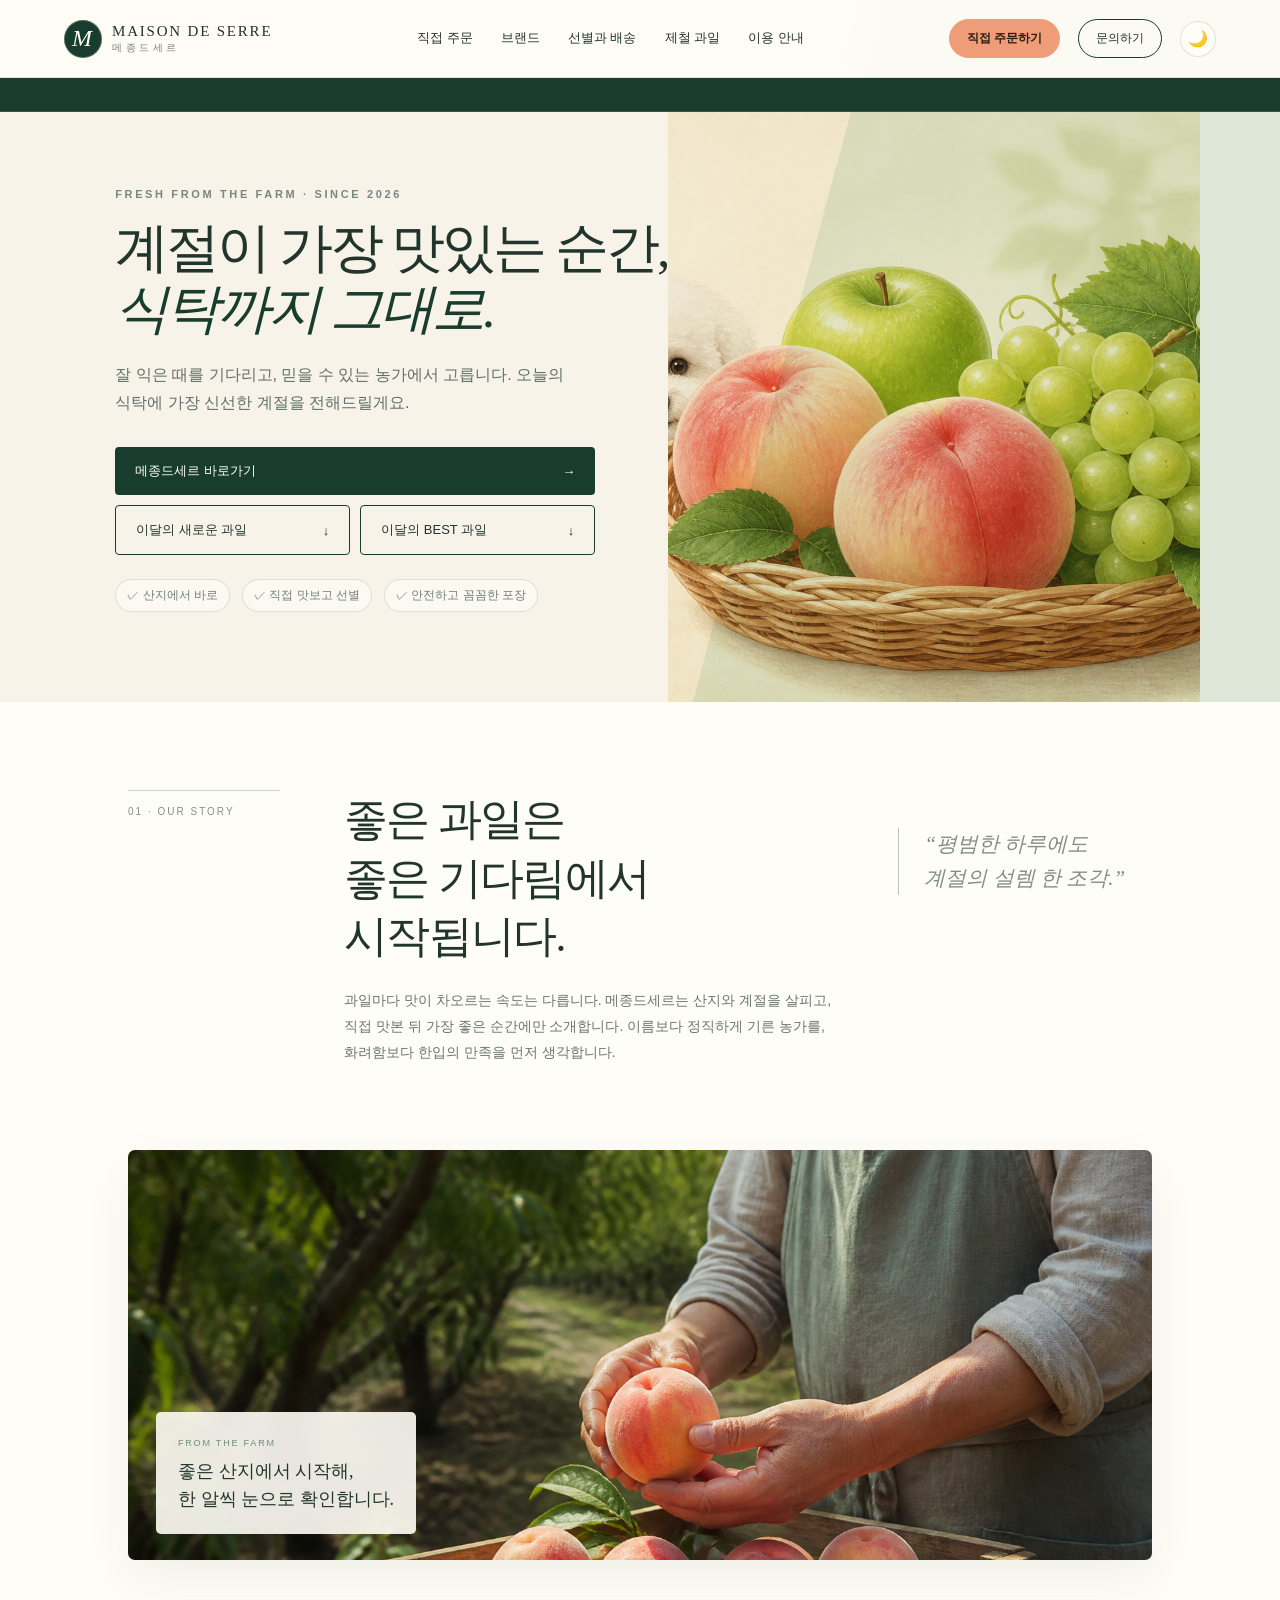
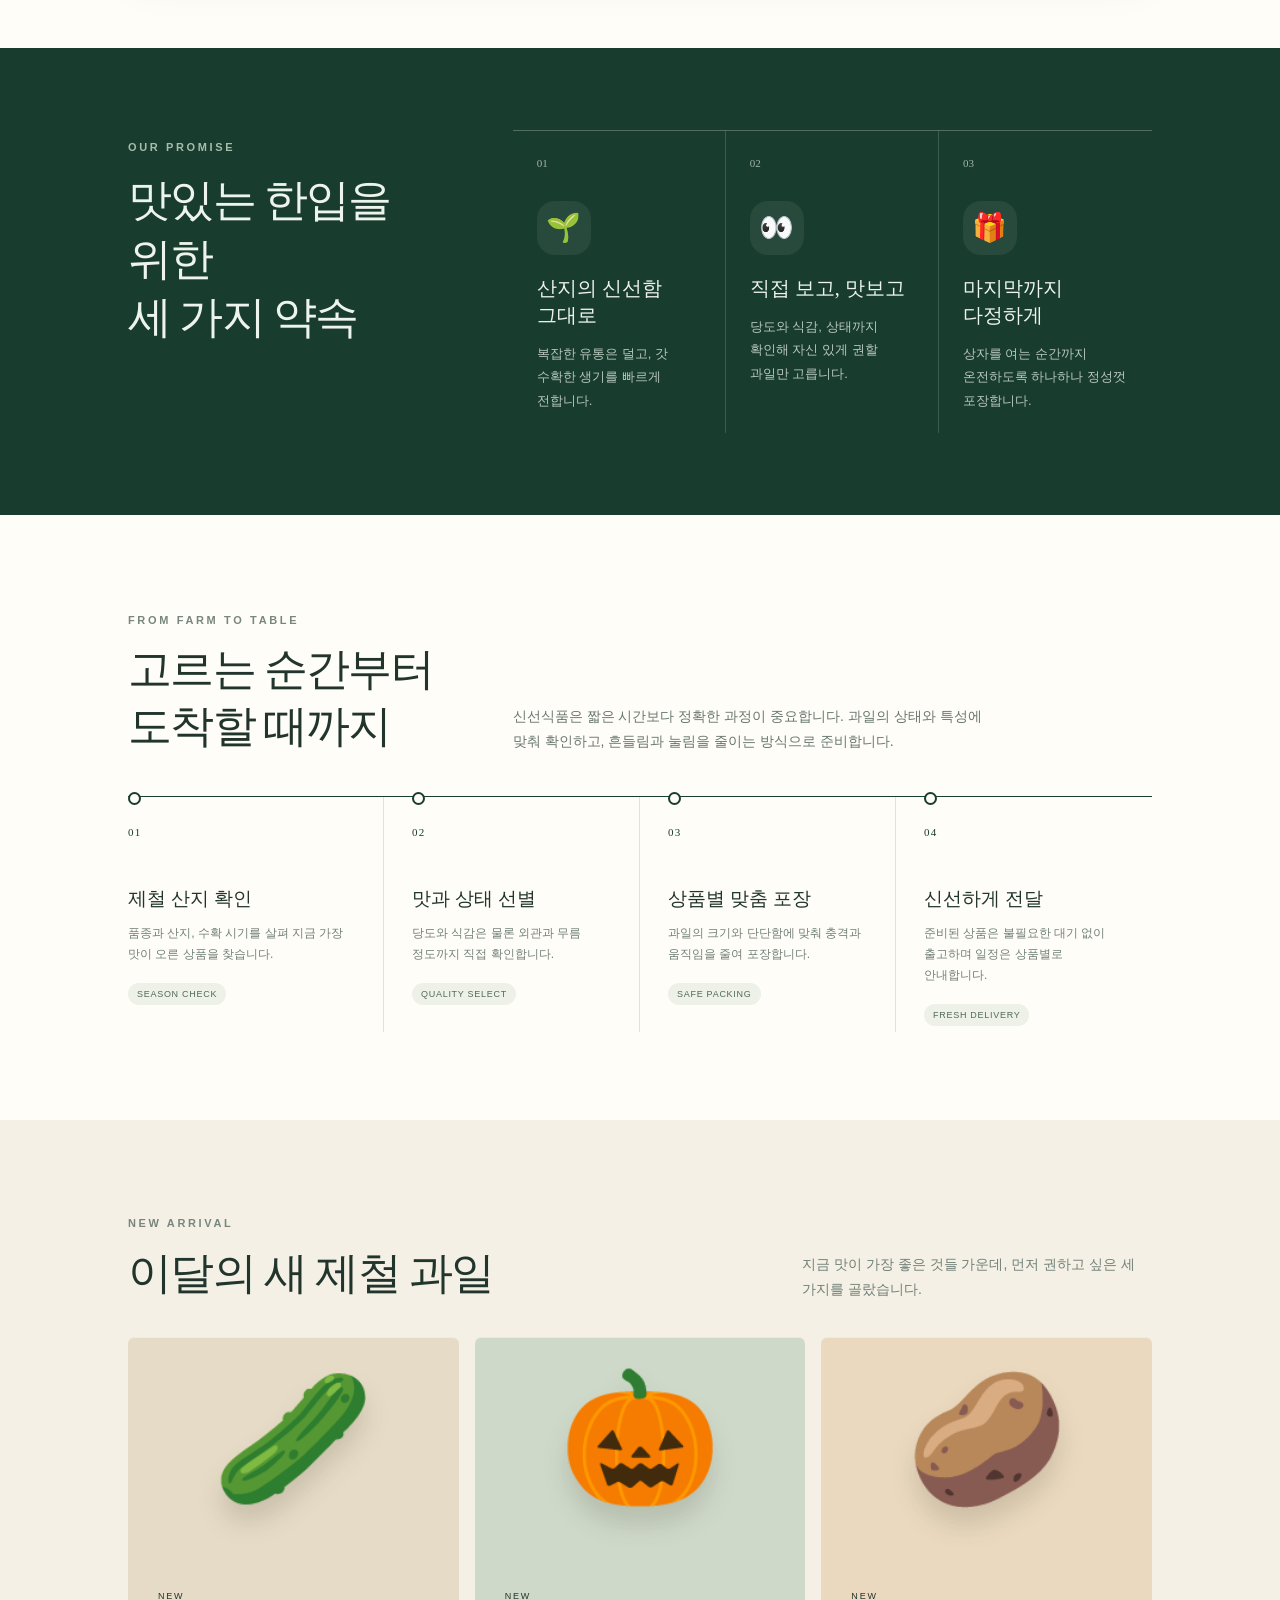
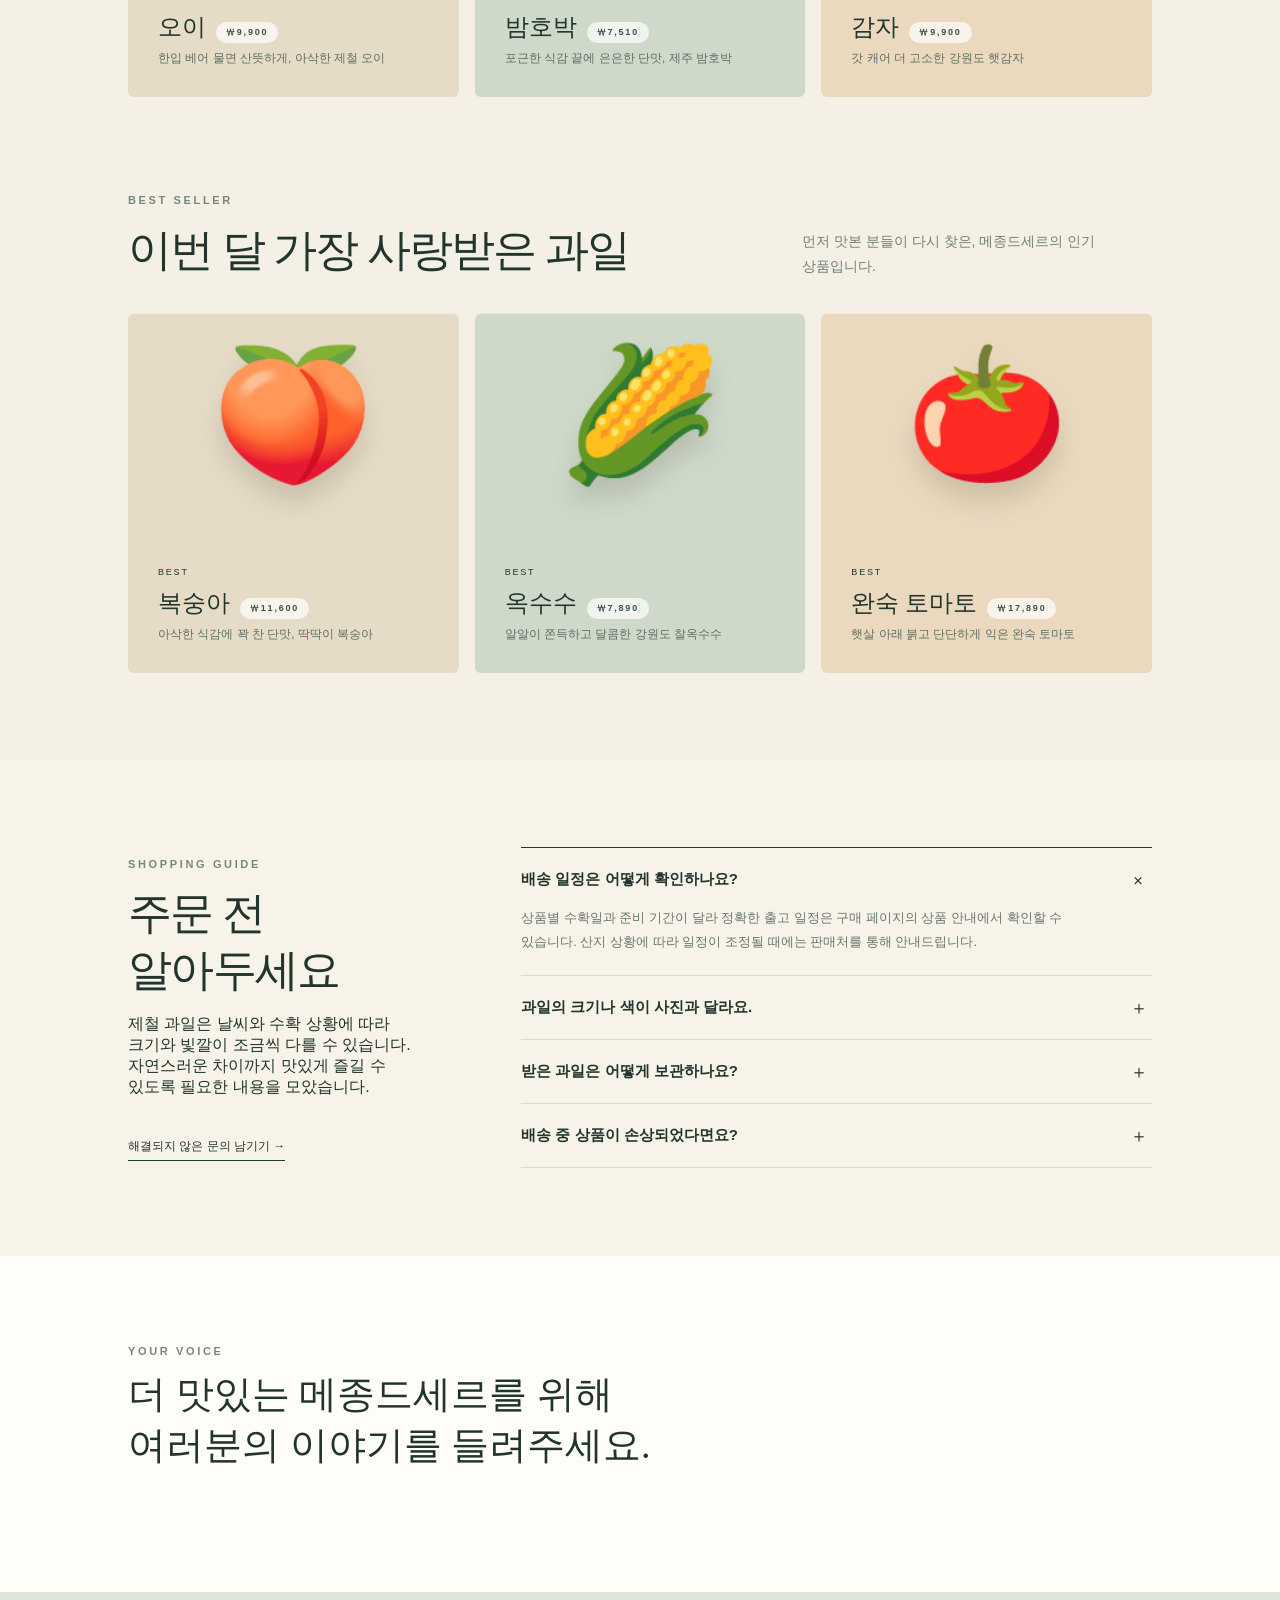
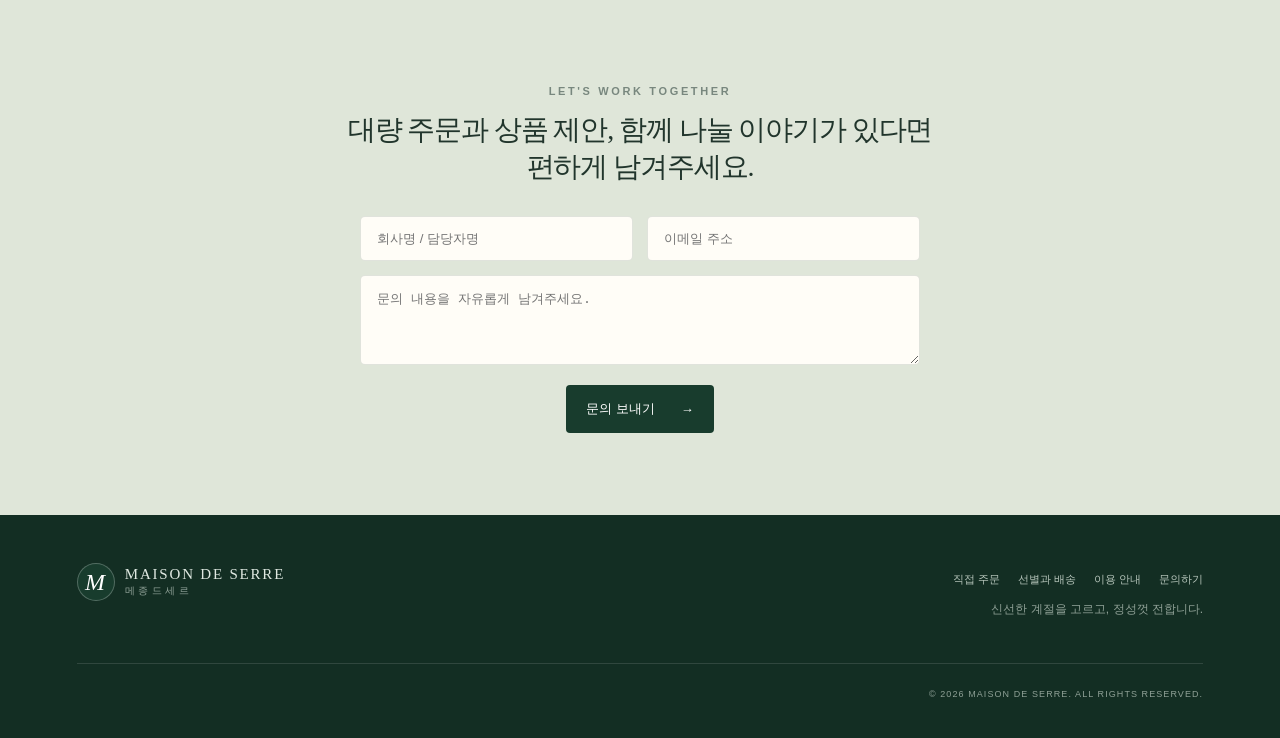
==== index.html @ 87f58e67 "feat: add direct order page with no-payment order form Adds order.html (name/phone/address/product/q" ====
<!DOCTYPE html>
<html lang="ko">
<head>
  <meta charset="UTF-8">
  <meta name="viewport" content="width=device-width, initial-scale=1.0">
  <title>메종드세르 | 신선한 계절을 식탁으로</title>
  <meta name="description" content="제철의 맛과 농가의 정성을 전하는 프리미엄 농산물 셀렉트숍, 메종드세르입니다.">
  <link rel="icon" href="data:image/svg+xml,%3Csvg xmlns='http://www.w3.org/2000/svg' viewBox='0 0 100 100'%3E%3Ctext y='.9em' font-size='90'%3E%F0%9F%8D%91%3C/text%3E%3C/svg%3E">
  <link rel="preconnect" href="https://fonts.googleapis.com">
  <link rel="preconnect" href="https://fonts.gstatic.com" crossorigin>
  <link href="https://fonts.googleapis.com/css2?family=Gaegu:wght@700&display=swap" rel="stylesheet">
  <script>
    (function(){
      if(!window.matchMedia('(max-width: 900px)').matches)return;
      if('scrollRestoration' in history)history.scrollRestoration='manual';
      document.documentElement.style.scrollBehavior='auto';
      function startAtTop(){window.scrollTo(0,0);}
      startAtTop();
      window.addEventListener('pageshow',function(){
        startAtTop();
        requestAnimationFrame(function(){requestAnimationFrame(startAtTop);});
        setTimeout(function(){
          startAtTop();
          document.documentElement.style.removeProperty('scroll-behavior');
        },120);
      },{once:true});
    })();
  </script>
  <link rel="stylesheet" href="./assets/site.css">
</head>
<body>
  <header class="header"><a class="brand" href="#top"><span class="brand-mark">M</span><span>MAISON DE SERRE<small>메종드세르</small></span></a><nav><a href="order.html">직접 주문</a><a href="#story">브랜드</a><a href="#process">선별과 배송</a><a href="#season-new">제철 과일</a><a href="#faq">이용 안내</a></nav><div class="header-actions"><a class="order-cta" href="order.html">직접 주문하기</a><a class="nav-cta" href="#contact">문의하기</a><button class="theme-toggle" id="themeToggle" type="button" aria-label="다크 모드로 전환">🌙</button></div></header>
  <div class="ticker" id="priceTicker" aria-label="실시간 상품 가격"><div class="ticker-track" id="tickerTrack"><span class="ticker-loading">가격 정보를 불러오는 중…</span></div></div>
  <main>
    <section class="hero" id="top"><div class="hero-copy"><p class="eyebrow">FRESH FROM THE FARM · SINCE 2026</p><h1>계절이 가장 맛있는 순간,<br><em>식탁까지 그대로.</em></h1><p class="hero-desc">잘 익은 때를 기다리고, 믿을 수 있는 농가에서 고릅니다. 오늘의 식탁에 가장 신선한 계절을 전해드릴게요.</p><div class="hero-actions"><a class="button primary shop-primary" href="https://shop.coupang.com/A01623310?source=brandstore_sdp_atf&pid=9683948520&viid=95889375997&platform=p&brandId=0&btcEnableForce=false" target="_blank" rel="noopener noreferrer">메종드세르 바로가기 <span>→</span></a><a class="button secondary" href="#season-new">이달의 새로운 과일 <span>↓</span></a><a class="button secondary" href="#season-best">이달의 BEST 과일 <span>↓</span></a></div><div class="trust-row"><span>✓ 산지에서 바로</span><span>✓ 직접 맛보고 선별</span><span>✓ 안전하고 꼼꼼한 포장</span></div></div><div class="hero-visual"><img class="hero-art" src="./assets/bichon-fruit-hero-v2.png" width="1537" height="1023" alt="복숭아와 샤인머스캣 바구니 뒤로 살짝 고개를 내민 하얀 비숑 일러스트" fetchpriority="high"></div></section>
    <section class="story" id="story"><div class="section-label">01 · OUR STORY</div><div class="story-copy"><h2>좋은 과일은<br>좋은 기다림에서 시작됩니다.</h2><p>과일마다 맛이 차오르는 속도는 다릅니다. 메종드세르는 산지와 계절을 살피고, 직접 맛본 뒤 가장 좋은 순간에만 소개합니다. 이름보다 정직하게 기른 농가를, 화려함보다 한입의 만족을 먼저 생각합니다.</p></div><blockquote>“평범한 하루에도<br>계절의 설렘 한 조각.”</blockquote></section>
    <section class="farm-feature" aria-label="산지에서 과일을 선별하는 모습"><div class="farm-frame"><img src="./assets/farm-peach-story.png" width="1536" height="1024" alt="복숭아 농장에서 갓 수확한 복숭아를 살피는 농부의 손" loading="lazy"><div class="farm-caption"><span>FROM THE FARM</span><p>좋은 산지에서 시작해,<br>한 알씩 눈으로 확인합니다.</p></div></div></section>
    <section class="promise" id="promise"><div class="promise-intro"><p class="eyebrow">OUR PROMISE</p><h2>맛있는 한입을 위한<br>세 가지 약속</h2></div><div class="promise-grid"><article><span>01</span><div class="promise-icon">🌱</div><h3>산지의 신선함 그대로</h3><p>복잡한 유통은 덜고, 갓 수확한 생기를 빠르게 전합니다.</p></article><article><span>02</span><div class="promise-icon">👀</div><h3>직접 보고, 맛보고</h3><p>당도와 식감, 상태까지 확인해 자신 있게 권할 과일만 고릅니다.</p></article><article><span>03</span><div class="promise-icon">🎁</div><h3>마지막까지 다정하게</h3><p>상자를 여는 순간까지 온전하도록 하나하나 정성껏 포장합니다.</p></article></div></section>
    <section class="process" id="process"><div class="process-head"><div><p class="eyebrow">FROM FARM TO TABLE</p><h2>고르는 순간부터<br>도착할 때까지</h2></div><p>신선식품은 짧은 시간보다 정확한 과정이 중요합니다. 과일의 상태와 특성에 맞춰 확인하고, 흔들림과 눌림을 줄이는 방식으로 준비합니다.</p></div><div class="process-track"><article class="process-step"><h3>제철 산지 확인</h3><p>품종과 산지, 수확 시기를 살펴 지금 가장 맛이 오른 상품을 찾습니다.</p><span class="process-meta">SEASON CHECK</span></article><article class="process-step"><h3>맛과 상태 선별</h3><p>당도와 식감은 물론 외관과 무름 정도까지 직접 확인합니다.</p><span class="process-meta">QUALITY SELECT</span></article><article class="process-step"><h3>상품별 맞춤 포장</h3><p>과일의 크기와 단단함에 맞춰 충격과 움직임을 줄여 포장합니다.</p><span class="process-meta">SAFE PACKING</span></article><article class="process-step"><h3>신선하게 전달</h3><p>준비된 상품은 불필요한 대기 없이 출고하며 일정은 상품별로 안내합니다.</p><span class="process-meta">FRESH DELIVERY</span></article></div></section>
    <section class="season" id="season-new"><div class="season-head"><div><p class="eyebrow">NEW ARRIVAL</p><h2>이달의 새 제철 과일</h2></div><p>지금 맛이 가장 좋은 것들 가운데, 먼저 권하고 싶은 세 가지를 골랐습니다.</p></div><div class="product-grid"><a class="product" data-category="오이" href="https://shop.coupang.com/A01623310" target="_blank" rel="noopener noreferrer"><img class="product-photo" alt="오이" hidden><div class="product-icon">🥒</div><span>NEW</span><div class="product-title-row"><h3>오이</h3><span class="product-price">불러오는 중…</span></div><p>한입 베어 물면 산뜻하게, 아삭한 제철 오이</p></a><a class="product" data-category="밤호박" href="https://shop.coupang.com/A01623310" target="_blank" rel="noopener noreferrer"><img class="product-photo" alt="밤호박" hidden><div class="product-icon">🎃</div><span>NEW</span><div class="product-title-row"><h3>밤호박</h3><span class="product-price">불러오는 중…</span></div><p>포근한 식감 끝에 은은한 단맛, 제주 밤호박</p></a><a class="product" data-category="감자" href="https://shop.coupang.com/A01623310" target="_blank" rel="noopener noreferrer"><img class="product-photo" alt="감자" hidden><div class="product-icon">🥔</div><span>NEW</span><div class="product-title-row"><h3>감자</h3><span class="product-price">불러오는 중…</span></div><p>갓 캐어 더 고소한 강원도 햇감자</p></a></div></section>
    <section class="season" id="season-best"><div class="season-head"><div><p class="eyebrow">BEST SELLER</p><h2>이번 달 가장 사랑받은 과일</h2></div><p>먼저 맛본 분들이 다시 찾은, 메종드세르의 인기 상품입니다.</p></div><div class="product-grid"><a class="product" data-category="복숭아" href="https://shop.coupang.com/A01623310" target="_blank" rel="noopener noreferrer"><img class="product-photo" alt="복숭아" hidden><div class="product-icon">🍑</div><span>BEST</span><div class="product-title-row"><h3>복숭아</h3><span class="product-price">불러오는 중…</span></div><p>아삭한 식감에 꽉 찬 단맛, 딱딱이 복숭아</p></a><a class="product" data-category="옥수수" href="https://shop.coupang.com/A01623310" target="_blank" rel="noopener noreferrer"><img class="product-photo" alt="옥수수" hidden><div class="product-icon">🌽</div><span>BEST</span><div class="product-title-row"><h3>옥수수</h3><span class="product-price">불러오는 중…</span></div><p>알알이 쫀득하고 달콤한 강원도 찰옥수수</p></a><a class="product" data-category="완숙 토마토" href="https://shop.coupang.com/A01623310" target="_blank" rel="noopener noreferrer"><img class="product-photo" alt="완숙 토마토" hidden><div class="product-icon">🍅</div><span>BEST</span><div class="product-title-row"><h3>완숙 토마토</h3><span class="product-price">불러오는 중…</span></div><p>햇살 아래 붉고 단단하게 익은 완숙 토마토</p></a></div></section>
    <section class="faq" id="faq"><div class="faq-intro"><p class="eyebrow">SHOPPING GUIDE</p><h2>주문 전<br>알아두세요</h2><p>제철 과일은 날씨와 수확 상황에 따라 크기와 빛깔이 조금씩 다를 수 있습니다. 자연스러운 차이까지 맛있게 즐길 수 있도록 필요한 내용을 모았습니다.</p><a class="faq-cta" href="#contact">해결되지 않은 문의 남기기 →</a></div><div class="faq-list"><details open><summary>배송 일정은 어떻게 확인하나요?</summary><p>상품별 수확일과 준비 기간이 달라 정확한 출고 일정은 구매 페이지의 상품 안내에서 확인할 수 있습니다. 산지 상황에 따라 일정이 조정될 때에는 판매처를 통해 안내드립니다.</p></details><details><summary>과일의 크기나 색이 사진과 달라요.</summary><p>자연에서 자란 농산물은 같은 품종이라도 크기와 빛깔에 차이가 있습니다. 상품의 맛과 품질에 영향을 주지 않는 자연스러운 차이는 정상 상품으로 선별합니다.</p></details><details><summary>받은 과일은 어떻게 보관하나요?</summary><p>후숙이 필요한 과일은 서늘한 실온에서 상태를 확인한 뒤 냉장 보관해 주세요. 품종마다 적정 보관법이 다르므로 동봉 안내와 상품 설명을 함께 확인하는 것이 좋습니다.</p></details><details><summary>배송 중 상품이 손상되었다면요?</summary><p>수령 직후 상품과 포장 상태를 사진으로 남긴 뒤 구매하신 판매처의 고객센터로 문의해 주세요. 주문 정보와 함께 접수하면 더욱 빠르게 확인할 수 있습니다.</p></details></div></section>
    <section class="comments" id="comments"><p class="eyebrow">YOUR VOICE</p><h2>더 맛있는 메종드세르를 위해<br>여러분의 이야기를 들려주세요.</h2><div id="disqus_thread"></div></section>
    <section class="contact" id="contact"><p class="eyebrow">LET'S WORK TOGETHER</p><h2>대량 주문과 상품 제안, 함께 나눌 이야기가 있다면 편하게 남겨주세요.</h2><form class="contact-form" action="https://formspree.io/f/mbgrqpvg" method="POST"><div class="form-row"><input type="text" name="name" aria-label="회사명 또는 담당자명" placeholder="회사명 / 담당자명" autocomplete="name" required><input type="email" name="email" aria-label="이메일 주소" placeholder="이메일 주소" autocomplete="email" required></div><textarea name="message" rows="4" aria-label="문의 내용" placeholder="문의 내용을 자유롭게 남겨주세요." required></textarea><button class="button primary" type="submit">문의 보내기 <span>→</span></button><p class="form-note" id="formNote" role="status" hidden>문의가 정상적으로 접수되었습니다. 감사합니다.</p></form></section>
  </main>
  <footer><div class="brand footer-brand"><span class="brand-mark">M</span><span>MAISON DE SERRE<small>메종드세르</small></span></div><div class="footer-links"><a href="order.html">직접 주문</a><a href="#process">선별과 배송</a><a href="#faq">이용 안내</a><a href="#contact">문의하기</a></div><p>신선한 계절을 고르고, 정성껏 전합니다.</p><p class="copyright">© 2026 MAISON DE SERRE. ALL RIGHTS RESERVED.</p></footer>
  <script>
    (function(){
      function isMobileDevice(){
        return /Android|iPhone|iPad|iPod|Mobile|Windows Phone/i.test(navigator.userAgent)||window.matchMedia('(max-width: 900px)').matches;
      }
      function toDeviceUrl(href){
        try{
          var url=new URL(href,window.location.href);
          if(/(^|\.)coupang\.com$/.test(url.hostname)){
            url.searchParams.set('platform',isMobileDevice()?'m':'p');
          }
          return url.toString();
        }catch(e){return href;}
      }
      window.CoupangLink={toDeviceUrl:toDeviceUrl};
      document.querySelectorAll('a[href*="coupang.com"]').forEach(function(a){
        a.setAttribute('href',toDeviceUrl(a.getAttribute('href')));
      });
    })();
    (function(){
      var track=document.getElementById('tickerTrack');
      var seasonCards=document.querySelectorAll('.product[data-category]');
      var fallbackTicker=[
        {category:'딱딱이 복숭아',price:15900,url:'https://shop.coupang.com/A01623310',trend:'same'},
        {category:'찰옥수수',price:9900,url:'https://shop.coupang.com/A01623310',trend:'same'},
        {category:'수박',price:22900,url:'https://shop.coupang.com/A01623310',trend:'same'}
      ];
      function toHref(url){
        return window.CoupangLink?window.CoupangLink.toDeviceUrl(url):url;
      }
      function renderTicker(items){
        if(!track)return;
        if(!items||!items.length)items=fallbackTicker;
        var trendMark={up:'▲',down:'▼',same:''};
        var html=items.map(function(item){
          var mark=trendMark[item.trend]||'';
          var trendClass=item.trend==='up'?'up':item.trend==='down'?'down':'';
          return '<a class="ticker-item" href="'+toHref(item.url)+'" target="_blank" rel="noopener noreferrer">'+
            '<span class="tk-name">'+item.category+'</span>'+
            '<span class="tk-price">₩'+Number(item.price).toLocaleString('ko-KR')+'</span>'+
            (mark?'<span class="tk-trend '+trendClass+'">'+mark+'</span>':'')+
          '</a>';
        }).join('');
        track.innerHTML=html+html;
      }
      function renderSeason(items){
        if(!items||!items.length||!seasonCards.length)return;
        var byCategory={};
        items.forEach(function(i){byCategory[i.category]=i;});
        seasonCards.forEach(function(card){
          var info=byCategory[card.getAttribute('data-category')];
          if(!info)return;
          var priceEl=card.querySelector('.product-price');
          if(priceEl){
            priceEl.textContent=(info.optionLabel?info.optionLabel+' · ':'')+'₩'+Number(info.price).toLocaleString('ko-KR');
          }
          if(info.url)card.setAttribute('href',toHref(info.url));
          var img=card.querySelector('.product-photo');
          if(img&&info.image){
            img.onerror=function(){img.hidden=true;card.classList.remove('has-photo');};
            img.src=info.image;
            img.hidden=false;
            card.classList.add('has-photo');
          }
        });
      }
      function load(){
        fetch('./data/prices.json?t='+Date.now())
          .then(function(res){return res.ok?res.json():Promise.reject();})
          .then(function(data){
            renderTicker(data.ticker);
            renderSeason((data.seasonNew||[]).concat(data.seasonBest||[]));
          })
          .catch(function(){renderTicker(fallbackTicker);});
      }
      load();
      setInterval(load,5*60*1000);
    })();
  </script>
  <script>
    var disqus_config = function () {
      this.page.url = window.location.href;
      this.page.identifier = 'maisondeserre-home';
    };
    (function() {
      var d = document, s = d.createElement('script');
      s.src = 'https://maisondeser-1.disqus.com/embed.js';
      s.setAttribute('data-timestamp', +new Date());
      (d.head || d.body).appendChild(s);
    })();
  </script>
  <noscript>Please enable JavaScript to view the <a href="https://disqus.com/?ref_noscript">comments powered by Disqus.</a></noscript>
  <script>
    (function(){
      var root=document.documentElement;
      var btn=document.getElementById('themeToggle');
      function apply(t){
        root.setAttribute('data-theme',t);
        btn.textContent=t==='dark'?'☀️':'🌙';
        btn.setAttribute('aria-label',t==='dark'?'라이트 모드로 전환':'다크 모드로 전환');
      }
      var stored=localStorage.getItem('theme');
      apply(stored||(window.matchMedia('(prefers-color-scheme: dark)').matches?'dark':'light'));
      btn.addEventListener('click',function(){
        var next=root.getAttribute('data-theme')==='dark'?'light':'dark';
        apply(next);
        localStorage.setItem('theme',next);
      });
    })();
    (function(){
      var form=document.querySelector('.contact-form');
      var note=document.getElementById('formNote');
      if(!form)return;
      form.addEventListener('submit',function(e){
        e.preventDefault();
        var submitBtn=form.querySelector('button[type="submit"]');
        submitBtn.disabled=true;
        fetch(form.action,{method:'POST',body:new FormData(form),headers:{'Accept':'application/json'}})
          .then(function(res){
            if(res.ok){
              form.reset();
              note.hidden=false;
              note.textContent='문의가 정상적으로 접수되었습니다. 감사합니다.';
            }else{
              note.hidden=false;
              note.textContent='전송에 실패했습니다. 잠시 후 다시 시도해주세요.';
            }
          })
          .catch(function(){
            note.hidden=false;
            note.textContent='전송에 실패했습니다. 잠시 후 다시 시도해주세요.';
          })
          .finally(function(){
            submitBtn.disabled=false;
          });
      });
    })();
  </script>
</body>
</html>
---- assets/site.css ----
:root{--green:#183c2d;--green-fg:#183c2d;--cream:#f7f3e9;--paper:#fffdf7;--ink:#21352c;--hero-accent:#dfe7d8;--hero-glow:#ffffffa3;--season-bg:#f4f0e5;--contact-bg:#dfe6d9;--border:#183c2d22;color-scheme:light}[data-theme="dark"]{--green:#2f5b44;--green-fg:#8ad1a4;--cream:#20302a;--paper:#15201a;--ink:#e7ede8;--hero-accent:#20302a;--hero-glow:#ffffff12;--season-bg:#1b2a22;--contact-bg:#1e2e26;--border:#8ad1a433;color-scheme:dark}*{box-sizing:border-box}html{scroll-behavior:smooth}body{margin:0;background:var(--paper);color:var(--ink);font-family:"Pretendard","Noto Sans KR",Arial,sans-serif;transition:background-color .3s,color .3s}a{color:inherit;text-decoration:none}.header{height:92px;padding:0 5vw;display:flex;align-items:center;justify-content:space-between;border-bottom:1px solid var(--border);position:absolute;inset:0 0 auto;z-index:10}.brand{display:flex;align-items:center;gap:12px;font:15px Georgia,serif;letter-spacing:.12em}.brand small{display:block;font:500 10px/1.5 Arial;letter-spacing:.35em;color:#758279}.brand-mark{width:42px;height:42px;border:1px solid var(--green-fg);border-radius:50%;display:grid;place-items:center;font:italic 24px Georgia}.header nav{display:flex;gap:38px;font-size:13px}.header nav a{border-bottom:1px solid transparent;padding:10px 0}.header nav a:hover{border-color:var(--green-fg)}.header-actions{display:flex;align-items:center;gap:18px}.nav-cta{border:1px solid var(--green-fg);padding:12px 22px;font-size:12px}.theme-toggle{width:40px;height:40px;border:1px solid var(--green-fg);border-radius:50%;background:transparent;display:grid;place-items:center;font-size:16px;line-height:1;cursor:pointer;color:var(--ink);transition:transform .25s}.theme-toggle:hover{transform:rotate(15deg)}.hero{min-height:780px;padding:150px 5vw 70px;display:grid;grid-template-columns:1.08fr .92fr;background:linear-gradient(100deg,var(--cream) 0 59%,var(--hero-accent) 59%)}.hero-copy{align-self:center;padding-left:5vw;max-width:700px}.eyebrow{font-size:11px;letter-spacing:.24em;font-weight:700;color:#78877e}.hero h1{font:500 clamp(38px,4.2vw,62px)/1.18 Georgia,"Noto Serif KR",serif;letter-spacing:-.055em;margin:23px 0 28px}@media(min-width:901px){.hero h1{white-space:nowrap}}.hero h1 em{color:var(--green-fg);font-weight:400}.hero-desc{font-size:16px;line-height:1.85;color:#607068;max-width:540px}.hero-actions{display:flex;align-items:flex-start;gap:28px;margin-top:40px}.cta-group{display:flex;flex-direction:column;gap:9px}.cta-caption{margin:0;font-family:'Gaegu',cursive;font-size:14px;color:#e2703a;display:inline-flex;align-items:center;gap:5px}.cta-arrow{display:inline-block;animation:cta-nudge 1.1s ease-in-out infinite}@keyframes cta-nudge{0%,100%{transform:translateY(0)}50%{transform:translateY(-5px)}}.button{display:inline-flex;align-items:center;justify-content:center;gap:45px;padding:17px 24px;font-size:13px;transition:.25s}.button:hover{transform:translateY(-2px)}.primary{background:var(--green);color:white}.secondary{background:transparent;border:1px solid var(--green-fg);color:var(--ink)}.text-link{font-size:13px;border-bottom:1px solid #9aaa9f;padding:10px 0}.trust-row{display:flex;gap:28px;margin-top:50px;font-size:12px;color:#718078}.hero-visual{position:relative;overflow:hidden;margin:-58px 0 -70px;min-height:708px;background:radial-gradient(circle at 50% 48%,var(--hero-glow),transparent 52%)}.sun{width:360px;height:360px;border-radius:50%;background:#f4e5c7;position:absolute;left:50%;top:49%;transform:translate(-50%,-50%)}.leaf{position:absolute;width:170px;height:310px;background:#55795f;border-radius:100% 0 100% 0;transform:rotate(34deg);box-shadow:inset -20px -20px #00000014}.leaf-one{left:20%;top:19%}.fruit{position:absolute;filter:drop-shadow(0 20px 20px #283e2e2e);user-select:none;z-index:2}.fruit-one{font-size:190px;left:18%;top:35%;animation:float-a 5s ease-in-out infinite}.fruit-two{font-size:150px;right:12%;top:27%;animation:float-b 6s ease-in-out infinite .4s}@keyframes float-a{0%,100%{transform:translateY(0) rotate(-10deg) scale(1)}50%{transform:translateY(-18px) rotate(-5deg) scale(1.04)}}@keyframes float-b{0%,100%{transform:translateY(0) rotate(13deg) scale(1)}50%{transform:translateY(-14px) rotate(18deg) scale(1.04)}}@media(prefers-reduced-motion:reduce){.fruit{animation:none}}.stamp{position:absolute;right:5%;top:13%;width:105px;height:105px;border:1px solid var(--green-fg);border-radius:50%;display:grid;place-content:center;text-align:center;font:10px/1.45 Arial;letter-spacing:.18em;transform:rotate(9deg)}.stamp strong{font:17px Georgia;letter-spacing:.04em}.visual-note{position:absolute;left:8%;bottom:7%;font:italic 18px/1.5 Georgia;color:var(--green-fg)}.story{padding:120px 10vw;display:grid;grid-template-columns:.6fr 1.35fr .75fr;gap:7vw;align-items:start}.section-label{font-size:10px;letter-spacing:.2em;color:#829087;border-top:1px solid #ccd2cc;padding-top:15px}.story h2,.promise h2,.season h2,.contact h2{font:500 clamp(34px,3.4vw,52px)/1.35 Georgia,"Noto Serif KR",serif;letter-spacing:-.04em;margin:0}.story-copy p{max-width:600px;line-height:2;color:#68776f;font-size:14px;margin-top:30px}.story blockquote{font:italic 24px/1.6 Georgia,"Noto Serif KR",serif;color:#819080;margin:54px 0 0;border-left:1px solid #b9c3b9;padding-left:25px}.promise{background:var(--green);color:#edf3ed;padding:105px 10vw;display:grid;grid-template-columns:.65fr 1.35fr;gap:8vw}.promise .eyebrow{color:#a8bbad}.promise-intro h2{margin-top:18px}.promise-grid{display:grid;grid-template-columns:repeat(3,1fr);border-top:1px solid #ffffff40}.promise-grid article{padding:25px 26px 5px;border-right:1px solid #ffffff29}.promise-grid article:last-child{border:0}.promise-grid article>span{font:11px Georgia;color:#a4b6a9}.promise-icon{font:42px Georgia;color:#d5bb87;margin:48px 0 24px}.promise h3{font:500 20px Georgia,"Noto Serif KR",serif}.promise-grid p{font-size:13px;line-height:1.8;color:#b9c8be}.season{padding:120px 10vw;background:var(--season-bg)}.season-head{display:flex;align-items:end;justify-content:space-between;margin-bottom:55px}.season-head h2{margin-top:15px}.season-head>p{max-width:350px;color:#718078;font-size:14px;line-height:1.8}.product-grid{display:grid;grid-template-columns:repeat(3,1fr);gap:20px}.product{height:420px;padding:42px;position:relative;overflow:hidden;display:flex;flex-direction:column;justify-content:flex-end;background:#e6dbc6}.product:nth-child(2){background:#cfd9c9}.product:nth-child(3){background:#ead9bf}.product-icon{position:absolute;inset:25px 0 auto;text-align:center;font-size:160px;filter:drop-shadow(0 18px 12px #322d1e26);transition:.35s}.product:hover .product-icon{transform:scale(1.07) rotate(3deg)}.product-photo{position:absolute;inset:0;width:100%;height:100%;object-fit:cover;z-index:0;transition:.35s}.product:hover .product-photo{transform:scale(1.05)}.product.has-photo{background:#22301f}.product.has-photo::before{content:'';position:absolute;inset:0;background:linear-gradient(180deg,#00000005 30%,#000000a6 100%);z-index:1}.product.has-photo .product-icon{display:none}.product.has-photo>*:not(.product-photo):not(.product-icon){position:relative;z-index:2}.product.has-photo h3,.product.has-photo p,.product.has-photo>span{color:#fff;text-shadow:0 2px 12px #00000070}.product span{font-size:9px;letter-spacing:.2em}.product-title-row{display:flex;align-items:baseline;gap:10px;flex-wrap:wrap;margin:10px 0 7px}.product-title-row h3{font:500 27px Georgia,"Noto Serif KR",serif;margin:0}.product-price{font-size:12px;font-weight:700;color:#3f5348;background:#ffffffb0;padding:4px 10px;border-radius:20px;white-space:nowrap}.product p{margin:0;font-size:12px;color:#5e6e65}.season+.season{padding-top:0}.contact{text-align:center;background:var(--contact-bg);padding:110px 20px}.contact h2{margin:18px auto 38px;font-size:clamp(20px,2.2vw,28px);max-width:640px}.light{background:var(--paper);box-shadow:0 10px 30px #22402e14}.contact-form{max-width:560px;margin:0 auto;display:flex;flex-direction:column;gap:14px}.form-row{display:flex;gap:14px}.contact-form input,.contact-form textarea{width:100%;border:1px solid var(--border);background:var(--paper);color:var(--ink);padding:14px 16px;font:13px/1.6 inherit;border-radius:2px}.contact-form textarea{resize:vertical}.contact-form input:focus,.contact-form textarea:focus{outline:1px solid var(--green-fg)}.contact-form button{align-self:center;margin-top:6px;border:none;cursor:pointer}.form-note{font-size:13px;color:var(--green-fg)}.comments{padding:100px 10vw 120px;background:var(--paper)}.comments h2{margin:15px 0 40px}.ticker{position:absolute;top:92px;left:0;right:0;height:40px;background:var(--green);overflow:hidden;z-index:9;display:flex;align-items:center;border-bottom:1px solid #ffffff22}.ticker-track{display:flex;align-items:center;gap:50px;white-space:nowrap;padding-left:100%;animation:ticker-scroll 28s linear infinite}.ticker:hover .ticker-track{animation-play-state:paused}.ticker-loading{color:#cddcd0;font-size:12px}.ticker-item{display:inline-flex;align-items:center;gap:9px;font-size:12px;color:#fff}.ticker-item .tk-name{color:#cddcd0;letter-spacing:.02em}.ticker-item .tk-price{font-weight:700}.ticker-item .tk-trend{font-size:10px}.ticker-item .tk-trend.up{color:#ff9d7a}.ticker-item .tk-trend.down{color:#9fd6ff}@keyframes ticker-scroll{from{transform:translateX(0)}to{transform:translateX(-100%)}}footer{background:#132e23;color:#dfe8e1;padding:60px 6vw 35px;display:grid;grid-template-columns:1fr 1fr;align-items:end}footer .brand-mark{border-color:#dfe8e1}.footer-brand small{color:#91a399}footer>p{font-size:12px;color:#8fa096;text-align:right}.copyright{grid-column:1/-1;border-top:1px solid #ffffff1f;padding-top:25px;margin-top:45px;font-size:9px;letter-spacing:.12em}
/* 2026 visual refresh */
:root{--sage:#6f8f75;--peach:#ef9c78;--yellow:#f2c86b;--soft:#eef1e7;--shadow:0 18px 50px #17352712}
body{overflow-x:hidden;word-break:keep-all}section{scroll-margin-top:110px}a:focus-visible,button:focus-visible,input:focus-visible,textarea:focus-visible{outline:3px solid var(--peach);outline-offset:3px}.header{height:78px;padding:0 clamp(22px,5vw,72px);background:color-mix(in srgb,var(--paper) 86%,transparent);backdrop-filter:blur(14px);position:fixed}.brand{gap:10px}.brand-mark{width:38px;height:38px;background:var(--green);color:#fff;border:0;box-shadow:inset 0 0 0 1px #ffffff40}.header nav{gap:28px}.nav-cta{padding:10px 17px;border-radius:999px}.theme-toggle{width:36px;height:36px;border-color:var(--border);background:var(--paper)}
.ticker{top:78px;height:34px}.hero{min-height:680px;padding:145px clamp(22px,5vw,72px) 58px;grid-template-columns:1.03fr .97fr;background:linear-gradient(105deg,var(--cream) 0 60%,var(--hero-accent) 60%)}.hero-copy{padding-left:clamp(0px,4vw,58px)}.hero h1{margin:18px 0 22px;line-height:1.13}.hero-desc{line-height:1.75;max-width:490px}.hero-actions{display:grid;grid-template-columns:1fr 1fr;gap:10px;margin-top:30px;max-width:480px}.hero-actions .shop-primary{grid-column:1/-1}.hero-actions .button{gap:16px;justify-content:space-between;text-align:left}.button{gap:26px;padding:15px 20px;border-radius:4px}.text-link{margin-left:8px}.trust-row{gap:12px;margin-top:24px;flex-wrap:wrap}.trust-row span{padding:7px 11px;border:1px solid var(--border);border-radius:999px;background:color-mix(in srgb,var(--paper) 55%,transparent)}
.hero-visual{margin:-33px 0 -58px;min-height:590px;overflow:hidden;display:grid;place-items:center}.hero-art{width:min(100%,720px);height:100%;object-fit:cover;object-position:center;mix-blend-mode:multiply;filter:saturate(.88) contrast(.98);display:block}
.story{padding:88px 10vw 70px;grid-template-columns:.45fr 1.45fr .75fr;gap:5vw}.story-copy p{line-height:1.85;margin-top:22px}.story blockquote{margin-top:38px;font-size:21px}.farm-feature{padding:0 10vw 88px;background:var(--paper)}.farm-frame{position:relative;min-height:410px;overflow:hidden;border-radius:7px;box-shadow:var(--shadow)}.farm-frame img{position:absolute;inset:0;width:100%;height:100%;object-fit:cover}.farm-caption{position:absolute;left:28px;bottom:26px;max-width:360px;padding:20px 22px;background:color-mix(in srgb,var(--paper) 90%,transparent);backdrop-filter:blur(12px);border-radius:5px}.farm-caption span{font-size:9px;letter-spacing:.2em;color:var(--sage)}.farm-caption p{margin:8px 0 0;font:500 18px/1.55 Georgia,"Noto Serif KR",serif}.promise{padding:82px 10vw;gap:6vw}.promise-grid article{padding:22px 24px 8px}.promise-icon{width:54px;height:54px;margin:30px 0 20px;display:grid;place-items:center;border-radius:18px;background:#ffffff12;font-size:28px;color:#f5d89e}.promise h3{margin:0 0 12px}
.process{padding:88px 10vw;background:var(--paper)}.process-head{display:grid;grid-template-columns:.65fr 1.35fr;gap:6vw;align-items:end;margin-bottom:42px}.process-head h2,.faq h2{font:500 clamp(34px,3.4vw,50px)/1.3 Georgia,"Noto Serif KR",serif;letter-spacing:-.04em;margin:15px 0 0}.process-head>p{max-width:480px;margin:0;color:#68776f;font-size:14px;line-height:1.8}.process-track{display:grid;grid-template-columns:repeat(4,1fr);border-top:1px solid var(--green-fg);counter-reset:process}.process-step{position:relative;padding:30px 28px 6px 0;border-right:1px solid var(--border);counter-increment:process}.process-step:not(:first-child){padding-left:28px}.process-step:last-child{border-right:0}.process-step::before{content:'0' counter(process);display:block;margin-bottom:48px;font:11px/1 Georgia;color:var(--green-fg);letter-spacing:.12em}.process-step::after{content:'';position:absolute;top:-5px;left:0;width:9px;height:9px;border-radius:50%;background:var(--paper);border:2px solid var(--green-fg)}.process-step:not(:first-child)::after{left:28px}.process-step h3{font:500 19px/1.4 Georgia,"Noto Serif KR",serif;margin:0 0 10px}.process-step p{font-size:12px;line-height:1.75;color:#718078;margin:0}.process-meta{display:inline-flex;margin-top:18px;padding:6px 9px;border-radius:99px;background:var(--soft);color:#53685c;font-size:9px;letter-spacing:.08em}
.season{padding:86px 10vw}.season-head{margin-bottom:34px}.season-head>p{margin:0}.product-grid{gap:16px}.product{height:360px;padding:30px;border-radius:6px;box-shadow:0 1px 0 #ffffff70 inset}.product-icon{inset:26px 0 auto;font-size:130px}.product-title-row h3{font-size:24px}.season+.season{padding-top:0}.faq{padding:88px 10vw;background:var(--cream);display:grid;grid-template-columns:.65fr 1.35fr;gap:7vw}.faq-intro p:last-child{max-width:330px;color:#68776f;font-size:13px;line-height:1.8;margin-top:22px}.faq-list{border-top:1px solid var(--green-fg)}.faq details{border-bottom:1px solid var(--border)}.faq summary{position:relative;list-style:none;cursor:pointer;padding:22px 48px 22px 0;font-size:15px;font-weight:600}.faq summary::-webkit-details-marker{display:none}.faq summary::after{content:'＋';position:absolute;right:4px;top:20px;font-size:18px;font-weight:300;transition:transform .2s}.faq details[open] summary::after{transform:rotate(45deg)}.faq details p{margin:-5px 50px 22px 0;color:#68776f;font-size:13px;line-height:1.8}.faq-cta{display:inline-flex;margin-top:24px;font-size:12px;border-bottom:1px solid var(--green-fg);padding-bottom:5px}.comments{padding:78px 10vw 88px}.comments h2{margin:12px 0 32px;font:500 clamp(25px,3vw,38px)/1.35 Georgia,"Noto Serif KR",serif}.contact{padding:82px 20px}.contact h2{margin:14px auto 30px}.contact-form input,.contact-form textarea{border-radius:5px}.contact-form button{border-radius:4px}footer{padding:48px 6vw 30px}.footer-links{display:flex;justify-content:flex-end;gap:18px;grid-column:2;font-size:11px;color:#b7c6bc;margin-bottom:14px}footer>p:not(.copyright){grid-column:2;margin:0;text-align:right}
@media(prefers-reduced-motion:reduce){html{scroll-behavior:auto}.ticker-track,.cta-arrow{animation:none}.button,.product-icon,.product-photo{transition:none}}
@media(max-width:1000px){.header nav{display:none}.hero{grid-template-columns:1fr 42%}.hero-copy{padding-left:0}.hero h1{font-size:clamp(38px,5vw,54px)}.hero-actions .text-link{display:none}.story{grid-template-columns:.35fr 1.4fr}.story blockquote{display:none}.promise{grid-template-columns:1fr}.promise-intro h2 br{display:none}.process-head,.faq{grid-template-columns:1fr}.process-track{grid-template-columns:repeat(2,1fr)}.process-step:nth-child(2){border-right:0}.process-step:nth-child(n+3){border-top:1px solid var(--border)}.faq{gap:38px}}
@media(max-width:720px){.header{height:68px;padding:0 18px}.brand{font-size:12px}.brand small{font-size:8px}.brand-mark{width:34px;height:34px}.nav-cta{display:none}.header-actions{gap:8px}.ticker{top:68px;height:32px}.hero{min-height:auto;padding:128px 20px 38px;display:flex;flex-direction:column;background:linear-gradient(180deg,var(--cream) 0 67%,var(--hero-accent) 67%)}.hero h1{font-size:clamp(36px,11vw,48px);letter-spacing:-.06em}.hero-desc{font-size:14px}.hero-actions{display:grid;grid-template-columns:1fr 1fr;width:100%;max-width:none}.hero-actions .button{width:100%;padding:14px 13px;gap:8px;font-size:12px}.trust-row{margin-top:20px;gap:7px}.trust-row span{font-size:11px;padding:6px 9px}.hero-visual{order:-1;margin:0 0 18px;min-height:245px;border-radius:8px}.hero-art{width:100%;height:245px;object-position:center 58%}.story{padding:62px 20px 48px;display:block}.section-label{margin-bottom:22px}.story h2,.promise h2,.season h2{font-size:32px}.story-copy p{font-size:14px}.farm-feature{padding:0 20px 62px}.farm-frame{min-height:370px}.farm-frame img{object-position:62% center}.farm-caption{left:12px;right:12px;bottom:12px;padding:16px}.farm-caption p{font-size:16px}.promise{padding:62px 20px}.promise-grid{grid-template-columns:1fr;margin-top:8px}.promise-grid article{display:grid;grid-template-columns:48px 1fr;column-gap:16px;padding:20px 0;border-right:0;border-bottom:1px solid #ffffff25}.promise-grid article>span{grid-column:1/-1}.promise-icon{grid-row:2/4;width:46px;height:46px;margin:10px 0 0;font-size:23px}.promise h3{margin:10px 0 5px}.promise-grid p{margin:0}.process{padding:62px 20px}.process-head{display:block;margin-bottom:30px}.process-head>p{margin-top:16px}.process-head h2,.faq h2{font-size:32px}.process-track{grid-template-columns:1fr}.process-step,.process-step:not(:first-child){padding:22px 0;border-right:0;border-top:1px solid var(--border)}.process-step:first-child{border-top:0}.process-step::before{margin-bottom:18px}.process-step:not(:first-child)::after{left:0}.season{padding:62px 20px}.season+.season{padding-top:0}.season-head{display:block;margin-bottom:26px}.season-head>p{margin-top:13px}.product-grid{display:flex;overflow-x:auto;scroll-snap-type:x mandatory;padding-bottom:10px;margin-right:-20px;scrollbar-width:none}.product{min-width:82vw;height:330px;scroll-snap-align:start}.faq{padding:62px 20px;gap:28px}.faq summary{font-size:14px}.comments{padding:62px 20px}.contact{padding:62px 20px}.form-row{flex-direction:column}footer{display:block;text-align:center}footer .brand{justify-content:center}footer>p{text-align:center}.footer-links{justify-content:center;margin:25px 0}.copyright{margin-top:28px}}
/* order tab (always visible, unlike .nav-cta which hides under 720px) */
.order-cta{border:1px solid var(--green-fg);padding:10px 17px;border-radius:999px;font-size:12px;background:var(--peach);color:#2a1c12;border-color:var(--peach);font-weight:600}
@media(max-width:720px){.order-cta{padding:8px 13px;font-size:11px}}
/* order page */
.order-hero{padding:150px clamp(22px,5vw,72px) 40px;background:linear-gradient(105deg,var(--cream) 0 60%,var(--hero-accent) 60%)}
.order-hero .eyebrow{color:#78877e}
.order-hero h1{font:500 clamp(30px,3.6vw,46px)/1.3 Georgia,"Noto Serif KR",serif;letter-spacing:-.04em;margin:16px 0 14px}
.order-hero p{font-size:14px;line-height:1.85;color:#607068;max-width:560px;margin:0}
.order-section{padding:20px clamp(22px,5vw,72px) 100px;display:grid;grid-template-columns:1.05fr .95fr;gap:6vw;align-items:start}
.order-form{background:var(--paper);border:1px solid var(--border);border-radius:8px;padding:34px;box-shadow:var(--shadow);display:flex;flex-direction:column;gap:16px}
.order-form label{font-size:12px;font-weight:600;color:var(--ink);display:flex;flex-direction:column;gap:7px}
.order-form input,.order-form select{width:100%;border:1px solid var(--border);background:var(--paper);color:var(--ink);padding:13px 14px;font:13px/1.6 inherit;border-radius:5px}
.order-form input:focus,.order-form select:focus{outline:1px solid var(--green-fg)}
.order-form select{appearance:none;background-image:url("data:image/svg+xml,%3Csvg xmlns='http://www.w3.org/2000/svg' viewBox='0 0 20 20' fill='%23607068'%3E%3Cpath d='M5.5 7.5l4.5 4.5 4.5-4.5' stroke='%23607068' stroke-width='1.4' fill='none' stroke-linecap='round' stroke-linejoin='round'/%3E%3C/svg%3E");background-repeat:no-repeat;background-position:right 14px center}
.order-row{display:flex;gap:14px}
.order-row .qty{max-width:140px}
.order-summary-line{display:flex;justify-content:space-between;align-items:baseline;padding:14px 16px;background:var(--soft);border-radius:5px;font-size:13px;color:#53685c}
.order-summary-line strong{font-size:17px;color:var(--ink)}
.order-form button{margin-top:4px;border:none;cursor:pointer;border-radius:4px}
.order-form button:disabled{opacity:.55;cursor:not-allowed}
.order-note{font-size:12px;line-height:1.7;color:var(--green-fg)}
.order-note.error{color:#c0503a}
.order-aside{position:sticky;top:120px;display:flex;flex-direction:column;gap:22px}
.order-aside h2{font:500 22px/1.4 Georgia,"Noto Serif KR",serif;margin:0}
.order-guide{border-top:1px solid var(--green-fg);padding-top:18px;display:flex;flex-direction:column;gap:14px}
.order-guide-item{display:flex;gap:12px;font-size:13px;line-height:1.75;color:#68776f}
.order-guide-item span{flex:none;font:11px Georgia;color:var(--green-fg);border:1px solid var(--green-fg);width:22px;height:22px;border-radius:50%;display:grid;place-items:center}
.order-price-note{font-size:11px;color:#829087;line-height:1.7}
@media(max-width:1000px){.order-section{grid-template-columns:1fr;gap:40px}.order-aside{position:static}}
@media(max-width:720px){.order-hero{padding:118px 20px 30px}.order-section{padding:16px 20px 70px}.order-form{padding:22px}.order-row{flex-direction:column}.order-row .qty{max-width:none}}
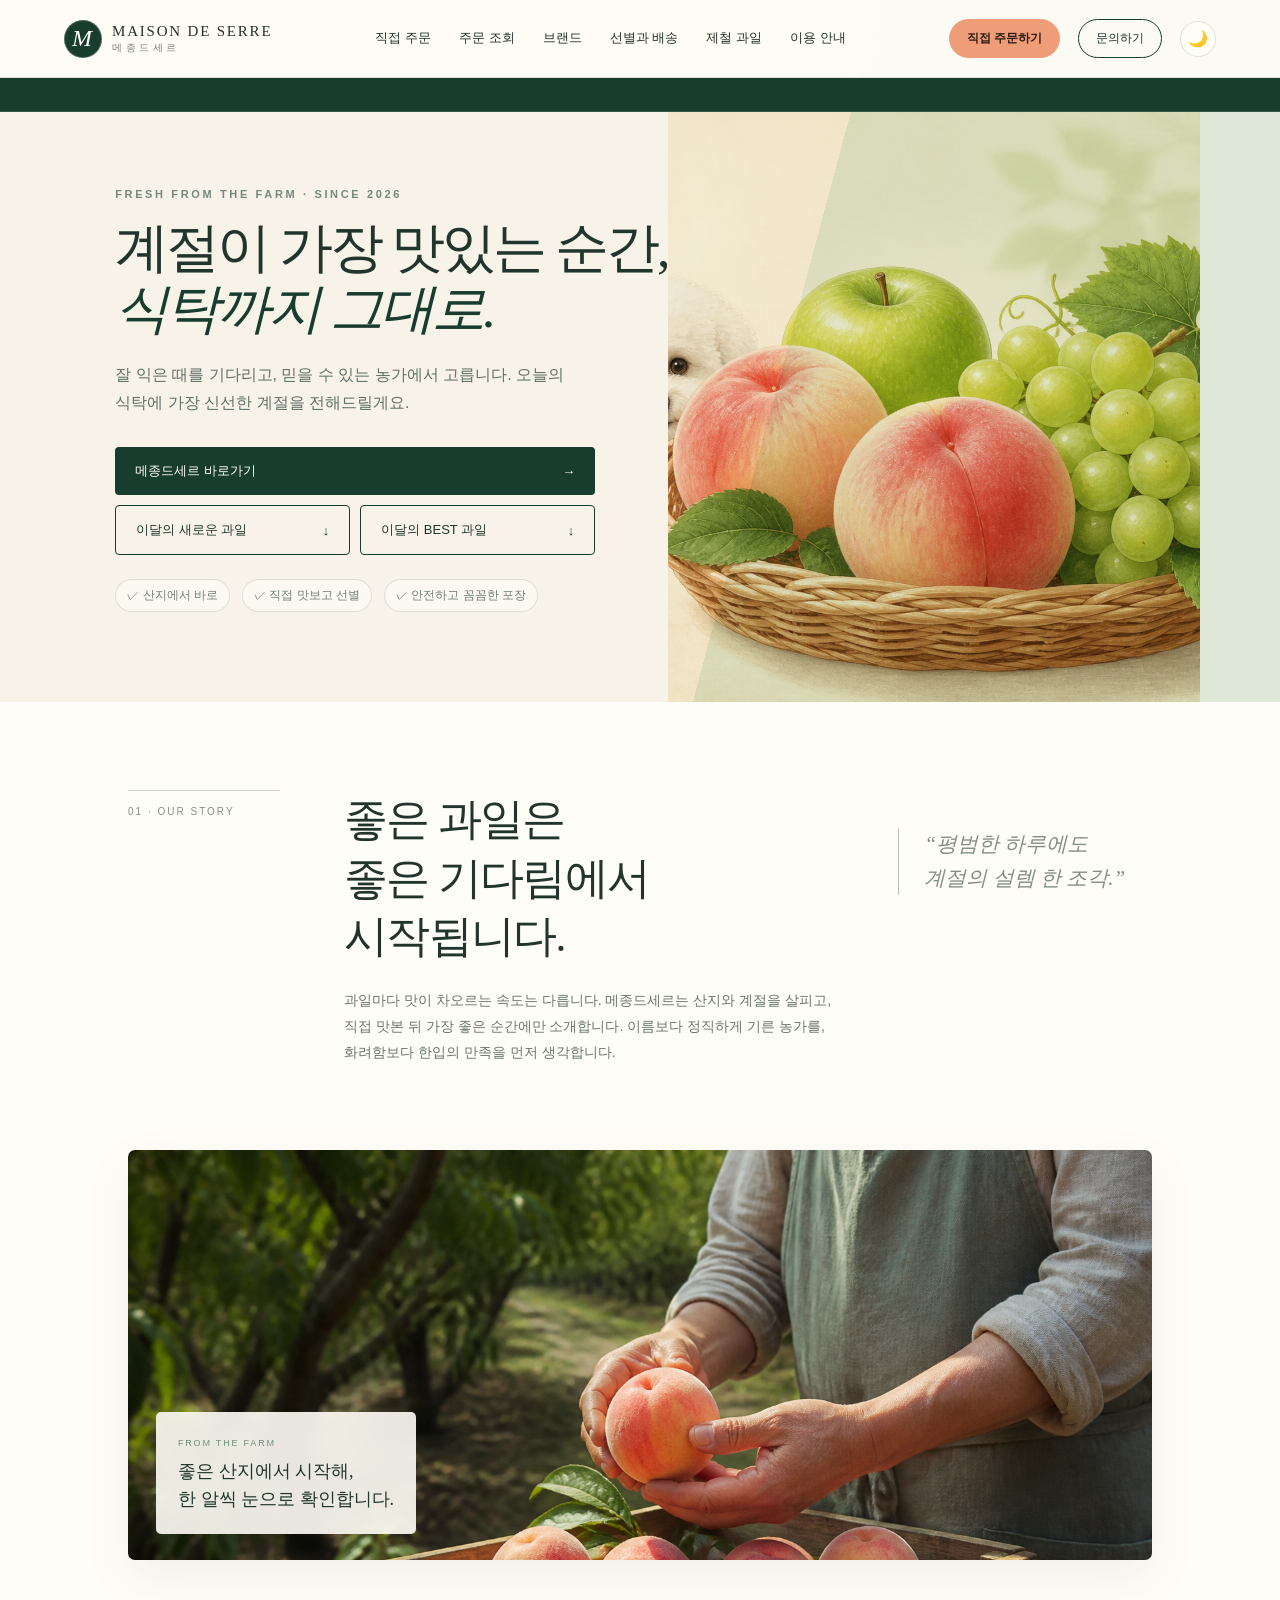
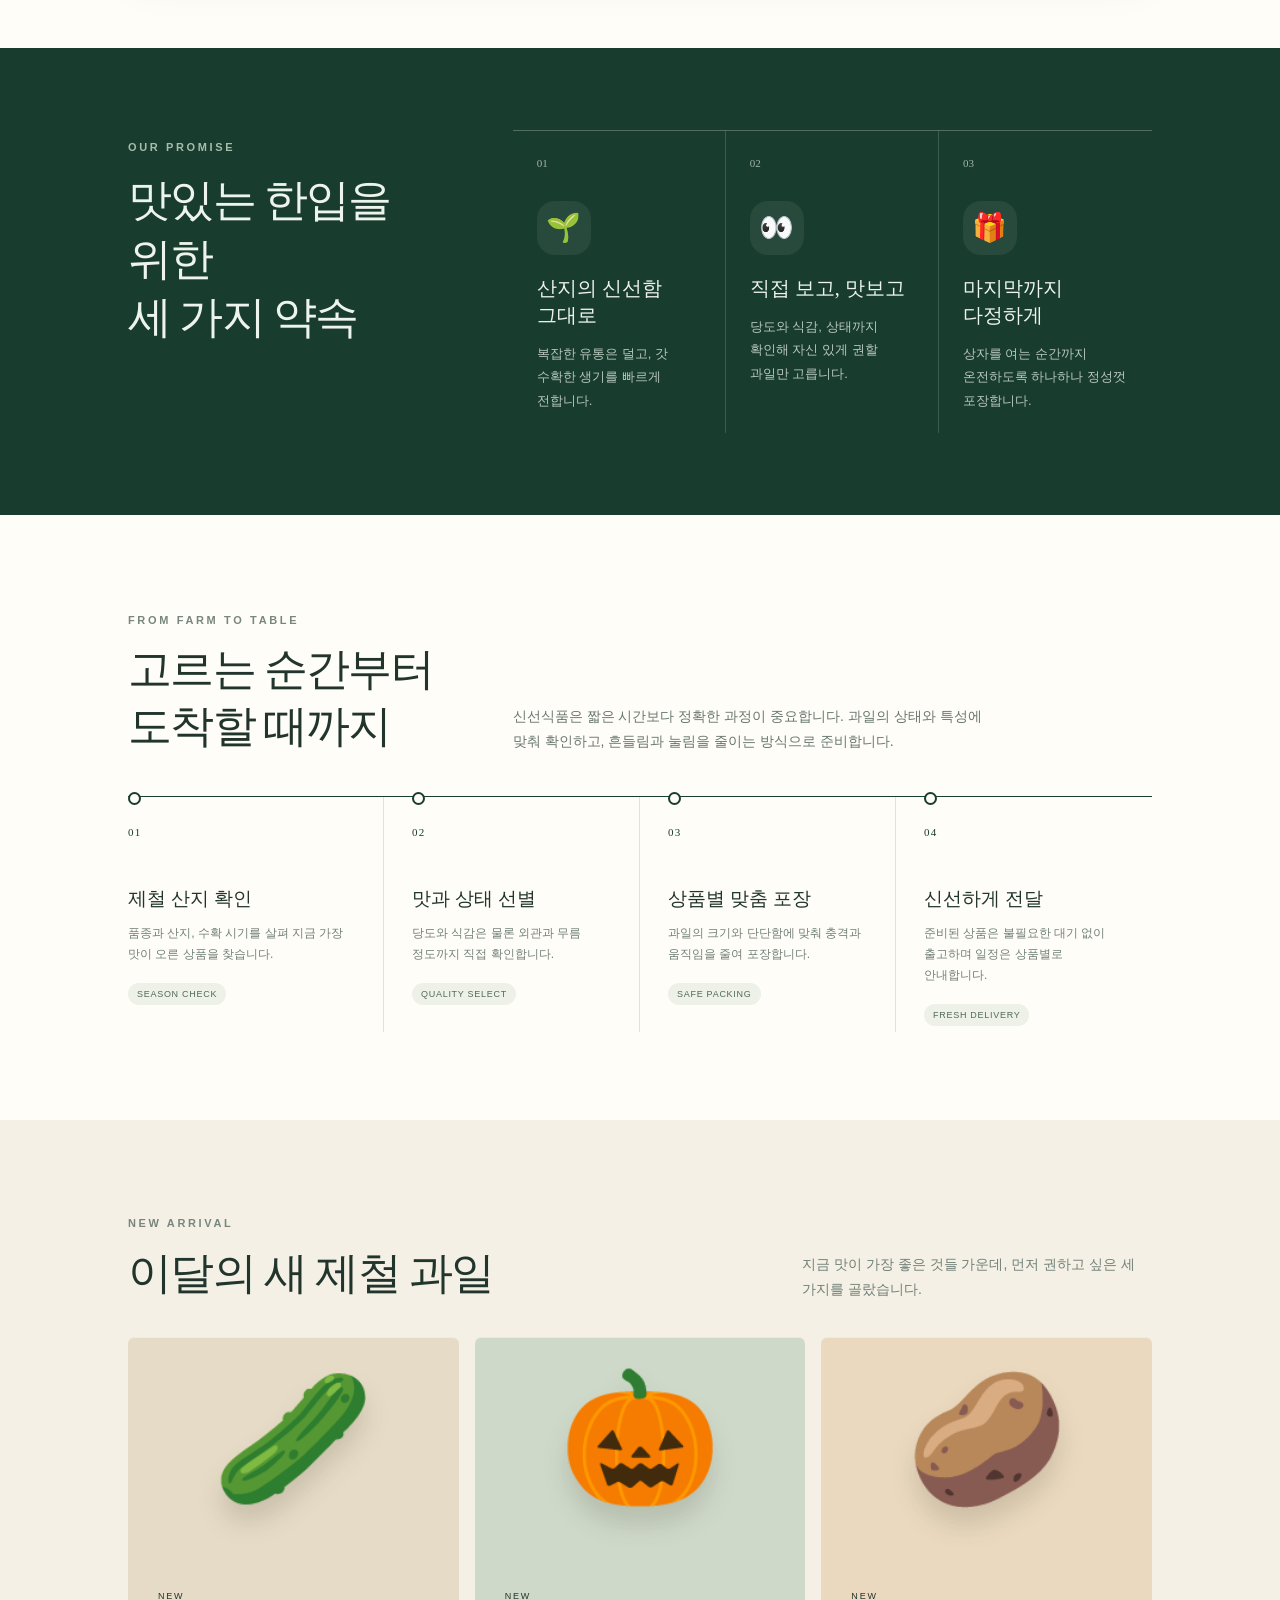
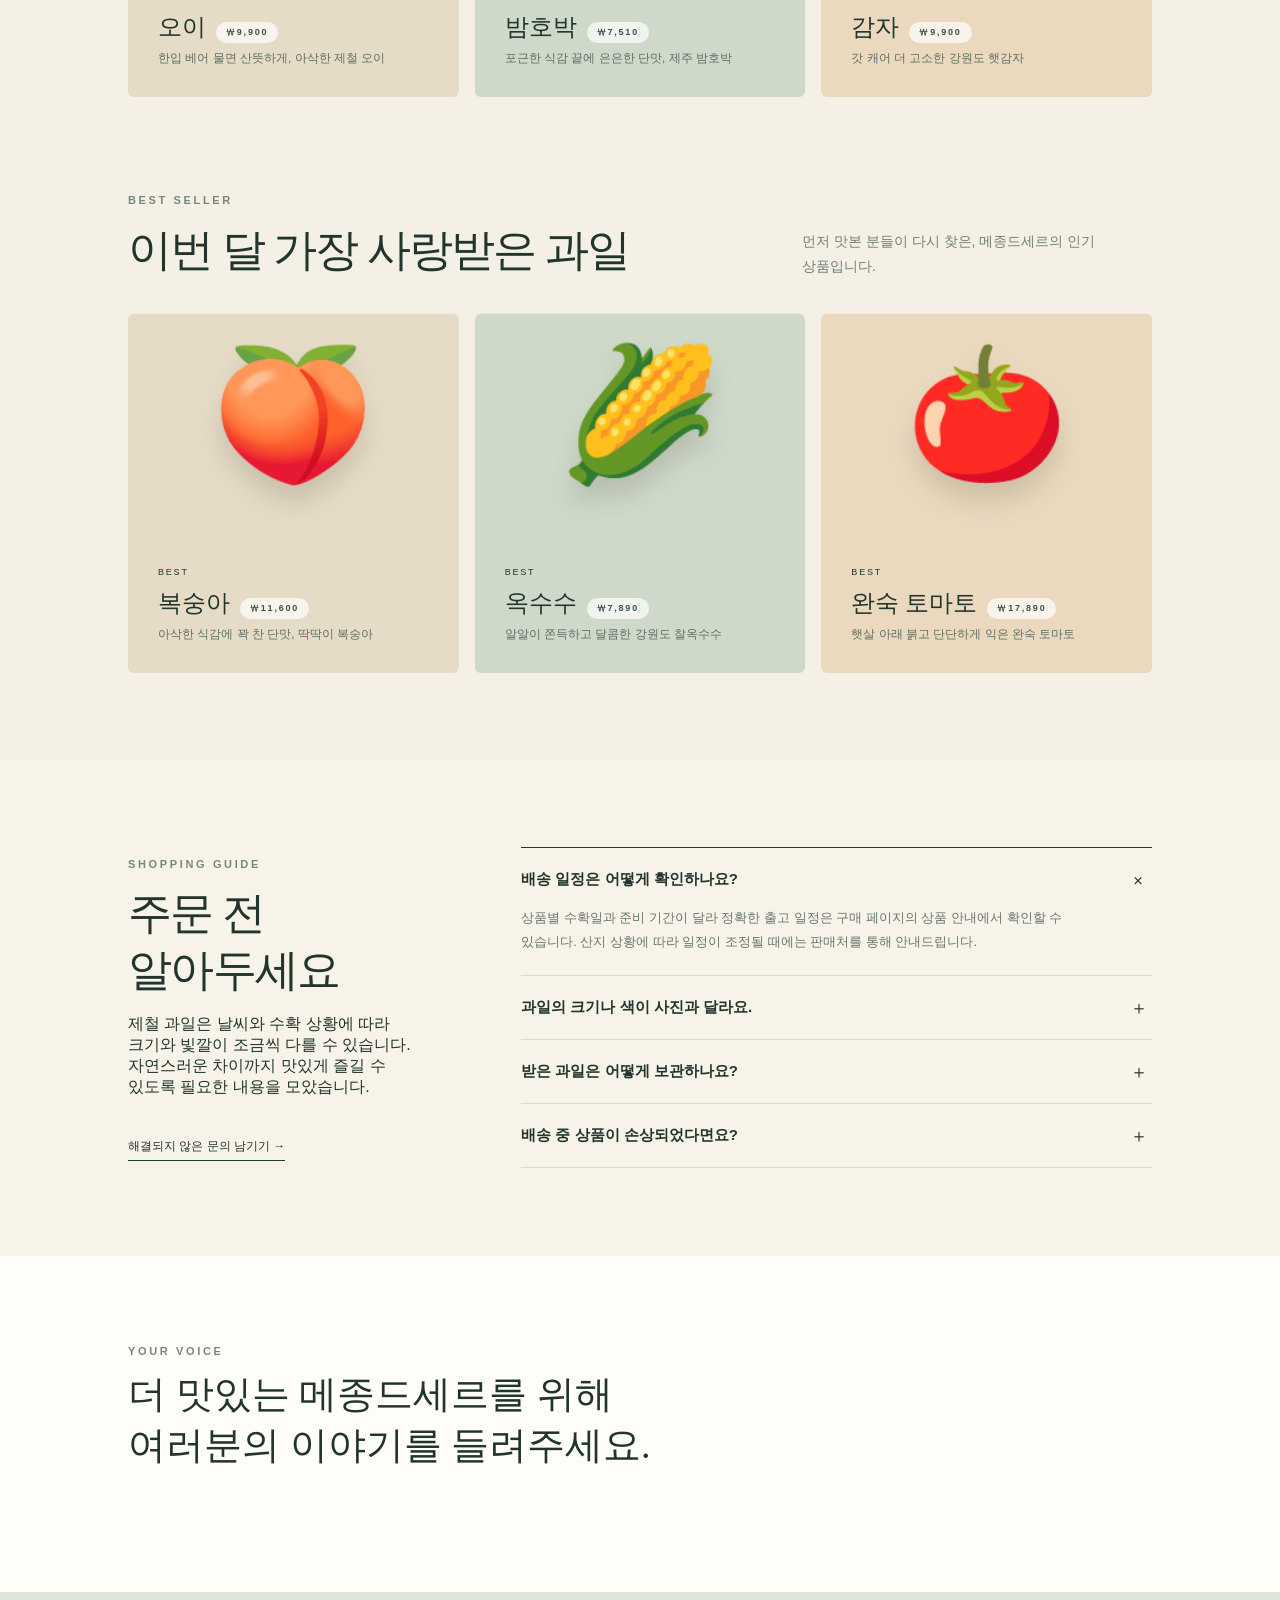
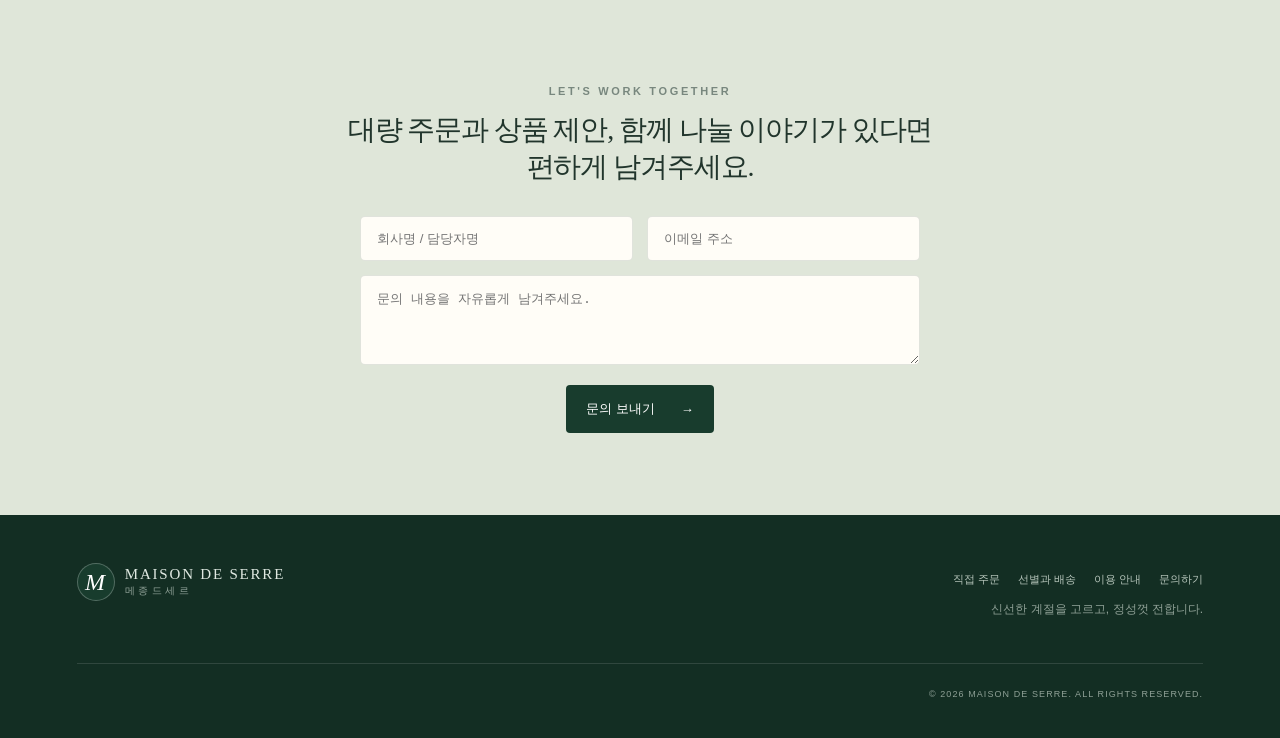
==== commit 0e3e78a9: "Add order confirmation flow, order lookup page, and edit-request notes Order submission now confirms" ====
--- a/index.html
+++ b/index.html
@@ -29,7 +29,7 @@
   <link rel="stylesheet" href="./assets/site.css">
 </head>
 <body>
-  <header class="header"><a class="brand" href="#top"><span class="brand-mark">M</span><span>MAISON DE SERRE<small>메종드세르</small></span></a><nav><a href="order.html">직접 주문</a><a href="#story">브랜드</a><a href="#process">선별과 배송</a><a href="#season-new">제철 과일</a><a href="#faq">이용 안내</a></nav><div class="header-actions"><a class="order-cta" href="order.html">직접 주문하기</a><a class="nav-cta" href="#contact">문의하기</a><button class="theme-toggle" id="themeToggle" type="button" aria-label="다크 모드로 전환">🌙</button></div></header>
+  <header class="header"><a class="brand" href="#top"><span class="brand-mark">M</span><span>MAISON DE SERRE<small>메종드세르</small></span></a><nav><a href="order.html">직접 주문</a><a href="order-status.html">주문 조회</a><a href="#story">브랜드</a><a href="#process">선별과 배송</a><a href="#season-new">제철 과일</a><a href="#faq">이용 안내</a></nav><div class="header-actions"><a class="order-cta" href="order.html">직접 주문하기</a><a class="nav-cta" href="#contact">문의하기</a><button class="theme-toggle" id="themeToggle" type="button" aria-label="다크 모드로 전환">🌙</button></div></header>
   <div class="ticker" id="priceTicker" aria-label="실시간 상품 가격"><div class="ticker-track" id="tickerTrack"><span class="ticker-loading">가격 정보를 불러오는 중…</span></div></div>
   <main>
     <section class="hero" id="top"><div class="hero-copy"><p class="eyebrow">FRESH FROM THE FARM · SINCE 2026</p><h1>계절이 가장 맛있는 순간,<br><em>식탁까지 그대로.</em></h1><p class="hero-desc">잘 익은 때를 기다리고, 믿을 수 있는 농가에서 고릅니다. 오늘의 식탁에 가장 신선한 계절을 전해드릴게요.</p><div class="hero-actions"><a class="button primary shop-primary" href="https://shop.coupang.com/A01623310?source=brandstore_sdp_atf&pid=9683948520&viid=95889375997&platform=p&brandId=0&btcEnableForce=false" target="_blank" rel="noopener noreferrer">메종드세르 바로가기 <span>→</span></a><a class="button secondary" href="#season-new">이달의 새로운 과일 <span>↓</span></a><a class="button secondary" href="#season-best">이달의 BEST 과일 <span>↓</span></a></div><div class="trust-row"><span>✓ 산지에서 바로</span><span>✓ 직접 맛보고 선별</span><span>✓ 안전하고 꼼꼼한 포장</span></div></div><div class="hero-visual"><img class="hero-art" src="./assets/bichon-fruit-hero-v2.png" width="1537" height="1023" alt="복숭아와 샤인머스캣 바구니 뒤로 살짝 고개를 내민 하얀 비숑 일러스트" fetchpriority="high"></div></section>
--- a/assets/site.css
+++ b/assets/site.css
@@ -39,4 +39,26 @@
 .order-guide-item span{flex:none;font:11px Georgia;color:var(--green-fg);border:1px solid var(--green-fg);width:22px;height:22px;border-radius:50%;display:grid;place-items:center}
 .order-price-note{font-size:11px;color:#829087;line-height:1.7}
 @media(max-width:1000px){.order-section{grid-template-columns:1fr;gap:40px}.order-aside{position:static}}
+.status-hero{padding:150px clamp(22px,5vw,72px) 40px;background:linear-gradient(105deg,var(--cream) 0 60%,var(--hero-accent) 60%)}
+.status-hero .eyebrow{color:#78877e}
+.status-hero h1{font:500 clamp(30px,3.6vw,46px)/1.3 Georgia,"Noto Serif KR",serif;letter-spacing:-.04em;margin:16px 0 14px}
+.status-hero p{font-size:14px;line-height:1.85;color:#607068;max-width:560px;margin:0}
+.status-section{padding:20px clamp(22px,5vw,72px) 100px;max-width:680px;margin:0 auto;display:flex;flex-direction:column;gap:24px}
+.status-lookup{background:var(--paper);border:1px solid var(--border);border-radius:8px;padding:34px;box-shadow:var(--shadow);display:flex;flex-direction:column;gap:16px}
+.status-lookup label{font-size:12px;font-weight:600;color:var(--ink);display:flex;flex-direction:column;gap:7px}
+.status-lookup input{width:100%;border:1px solid var(--border);background:var(--paper);color:var(--ink);padding:13px 14px;font:13px/1.6 inherit;border-radius:5px}
+.status-lookup input:focus{outline:1px solid var(--green-fg)}
+.status-lookup button{margin-top:4px;border:none;cursor:pointer;border-radius:4px}
+.status-card{background:var(--paper);border:1px solid var(--border);border-radius:8px;padding:28px;box-shadow:var(--shadow);display:flex;flex-direction:column;gap:18px}
+.status-card dl{display:grid;grid-template-columns:auto 1fr;gap:9px 18px;margin:0;font-size:13px}
+.status-card dt{color:#78877e}
+.status-card dd{margin:0;color:var(--ink);font-weight:600;word-break:break-all}
+.status-note{display:flex;flex-direction:column;gap:10px;border-top:1px solid var(--border);padding-top:16px}
+.status-note>label{font-size:12px;font-weight:600;color:var(--ink)}
+.status-note textarea{width:100%;border:1px solid var(--border);background:var(--paper);color:var(--ink);padding:12px 14px;font:13px/1.6 inherit;border-radius:5px;resize:vertical;min-height:70px}
+.status-note textarea:focus{outline:1px solid var(--green-fg)}
+.status-note button{align-self:flex-start;border:none;cursor:pointer;border-radius:4px}
+.status-note button:disabled{opacity:.55;cursor:not-allowed}
+.status-empty{font-size:13px;color:#68776f;text-align:center;padding:20px 0}
+@media(max-width:720px){.status-hero{padding:118px 20px 30px}.status-section{padding:16px 20px 70px}.status-lookup,.status-card{padding:22px}}
 @media(max-width:720px){.order-hero{padding:118px 20px 30px}.order-section{padding:16px 20px 70px}.order-form{padding:22px}.order-row{flex-direction:column}.order-row .qty{max-width:none}}
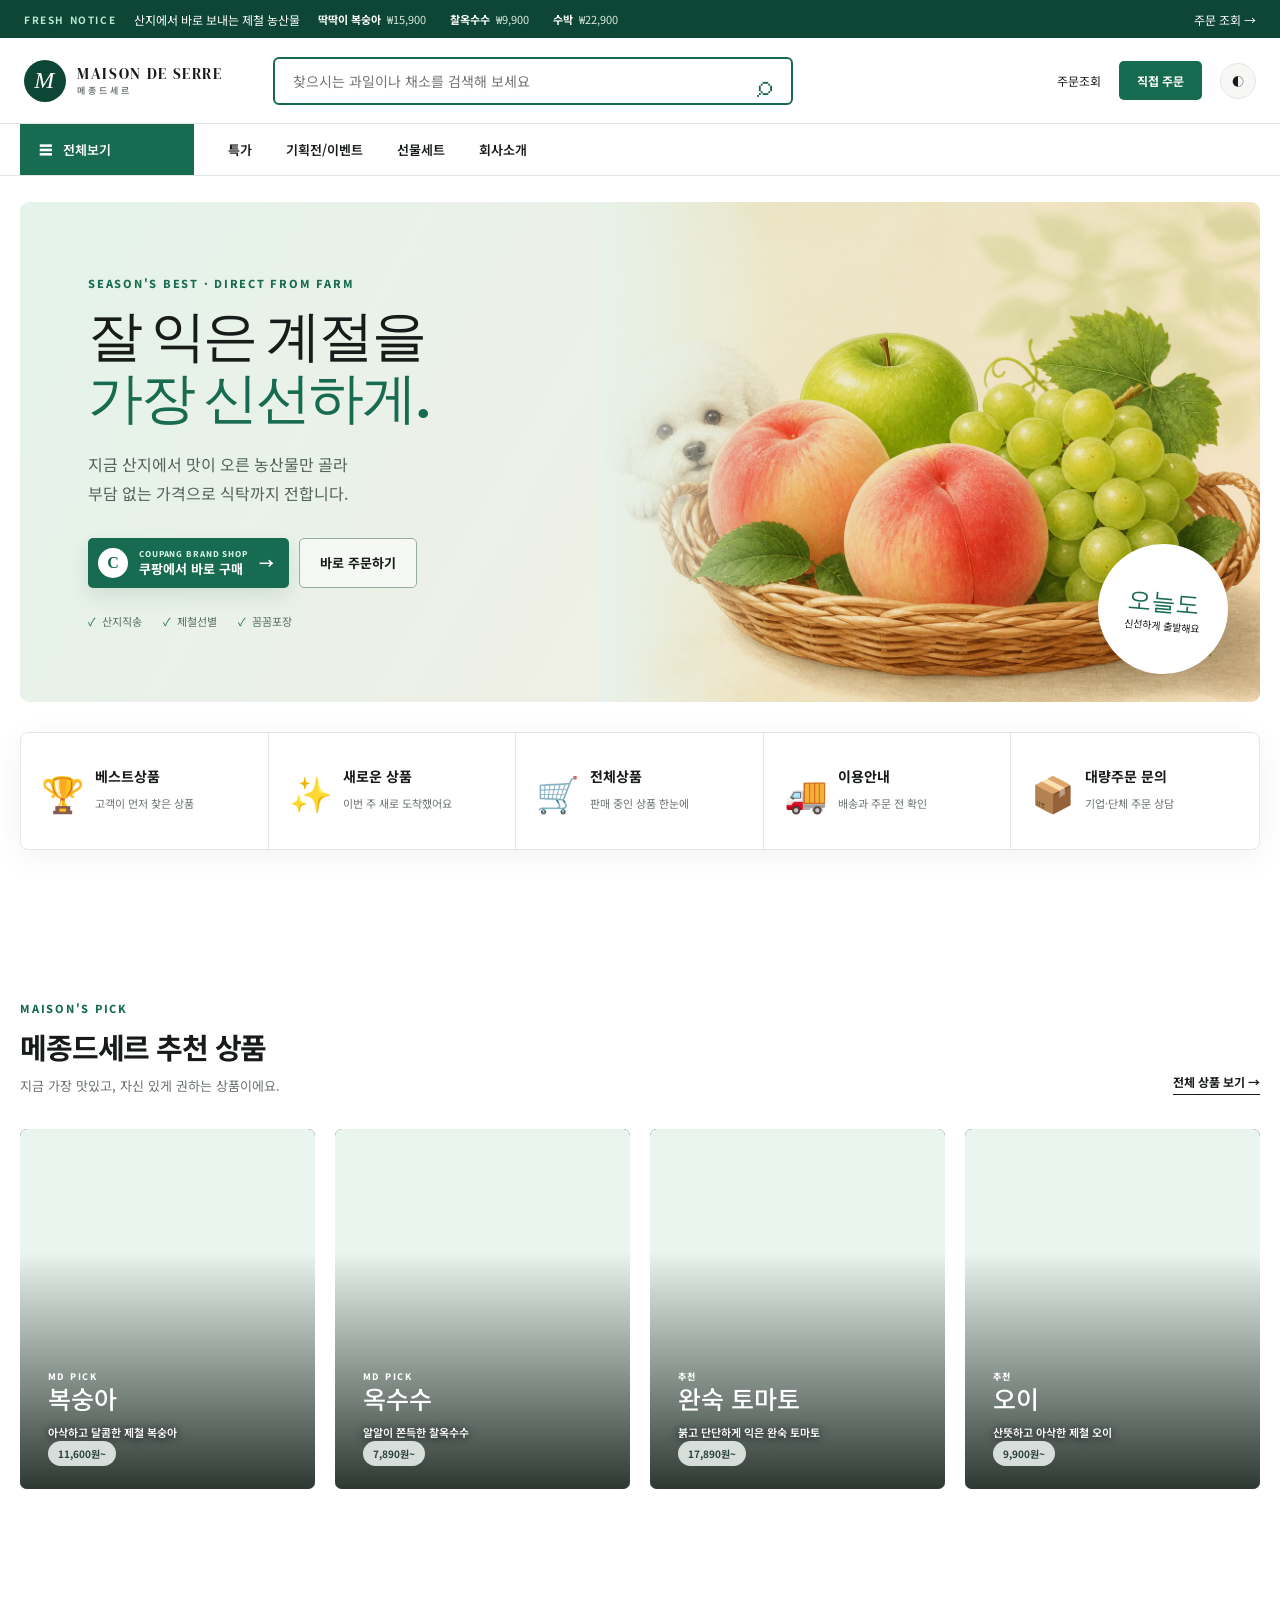
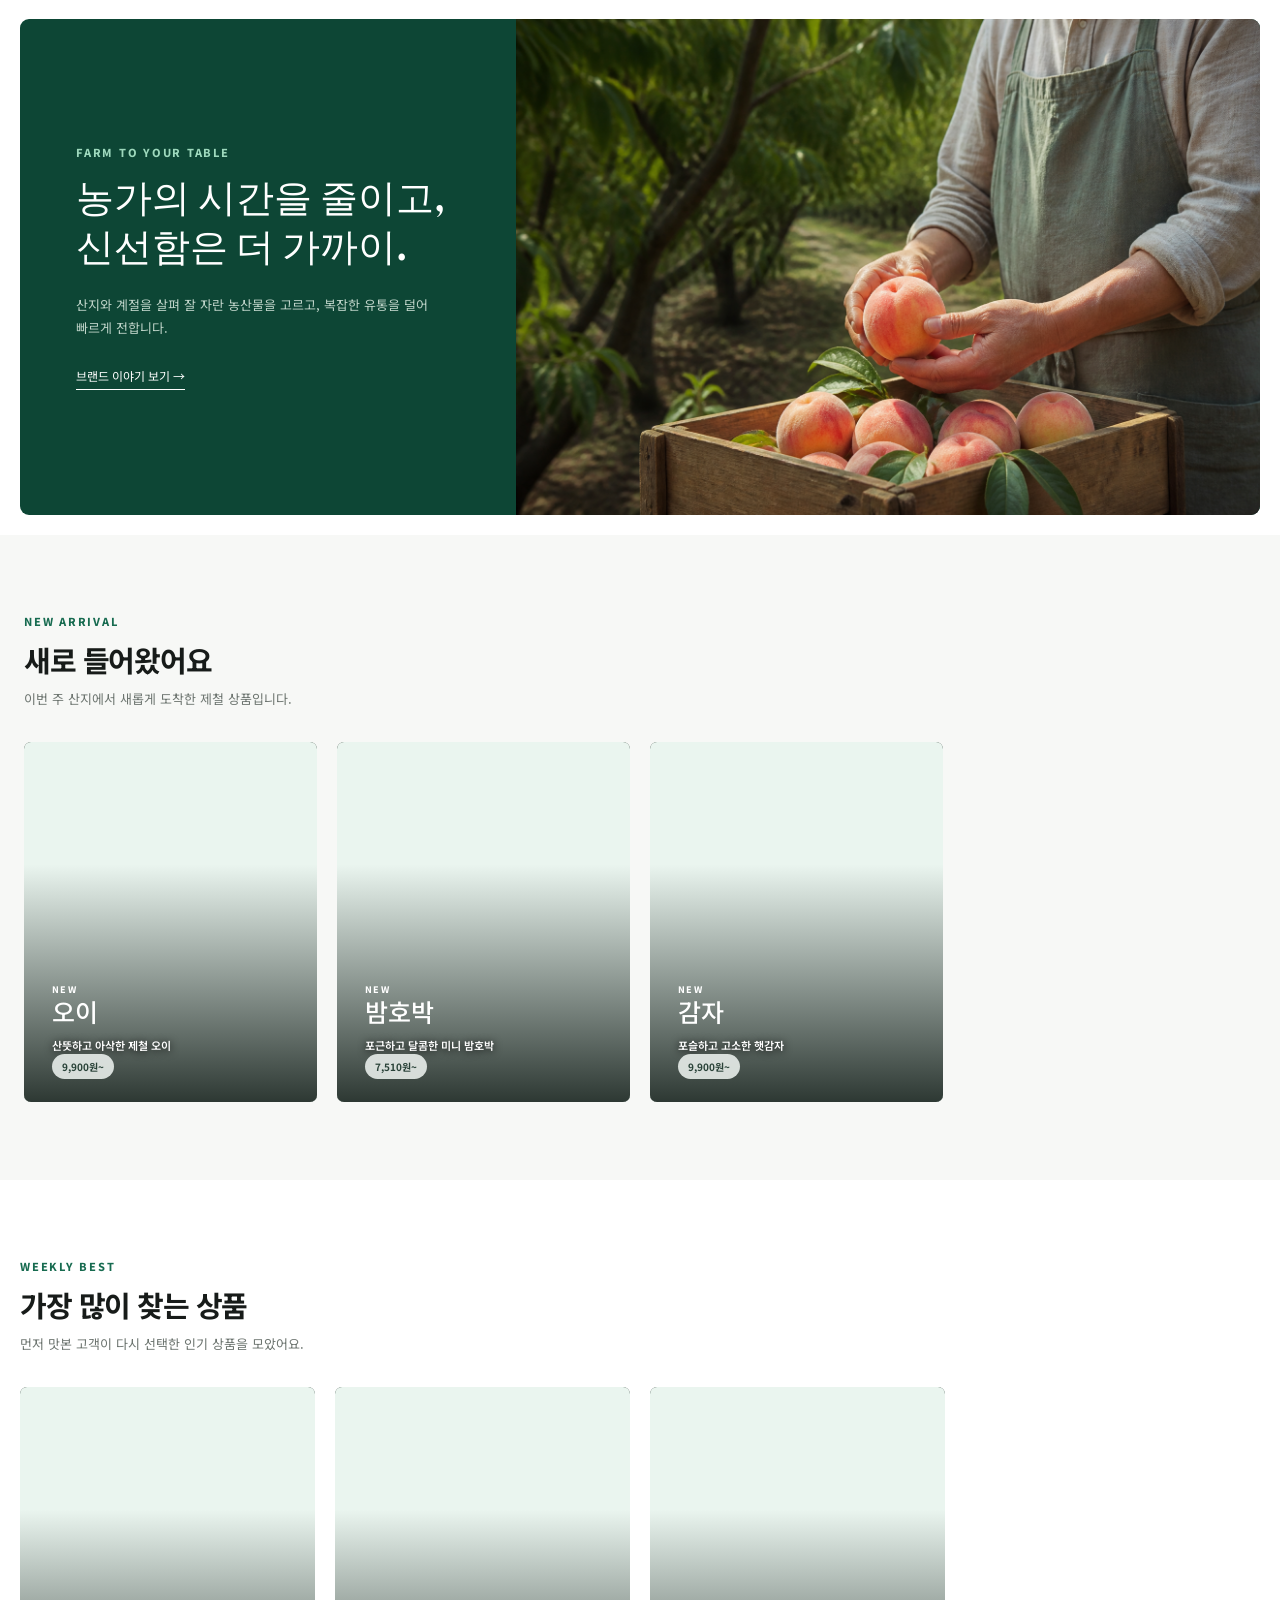
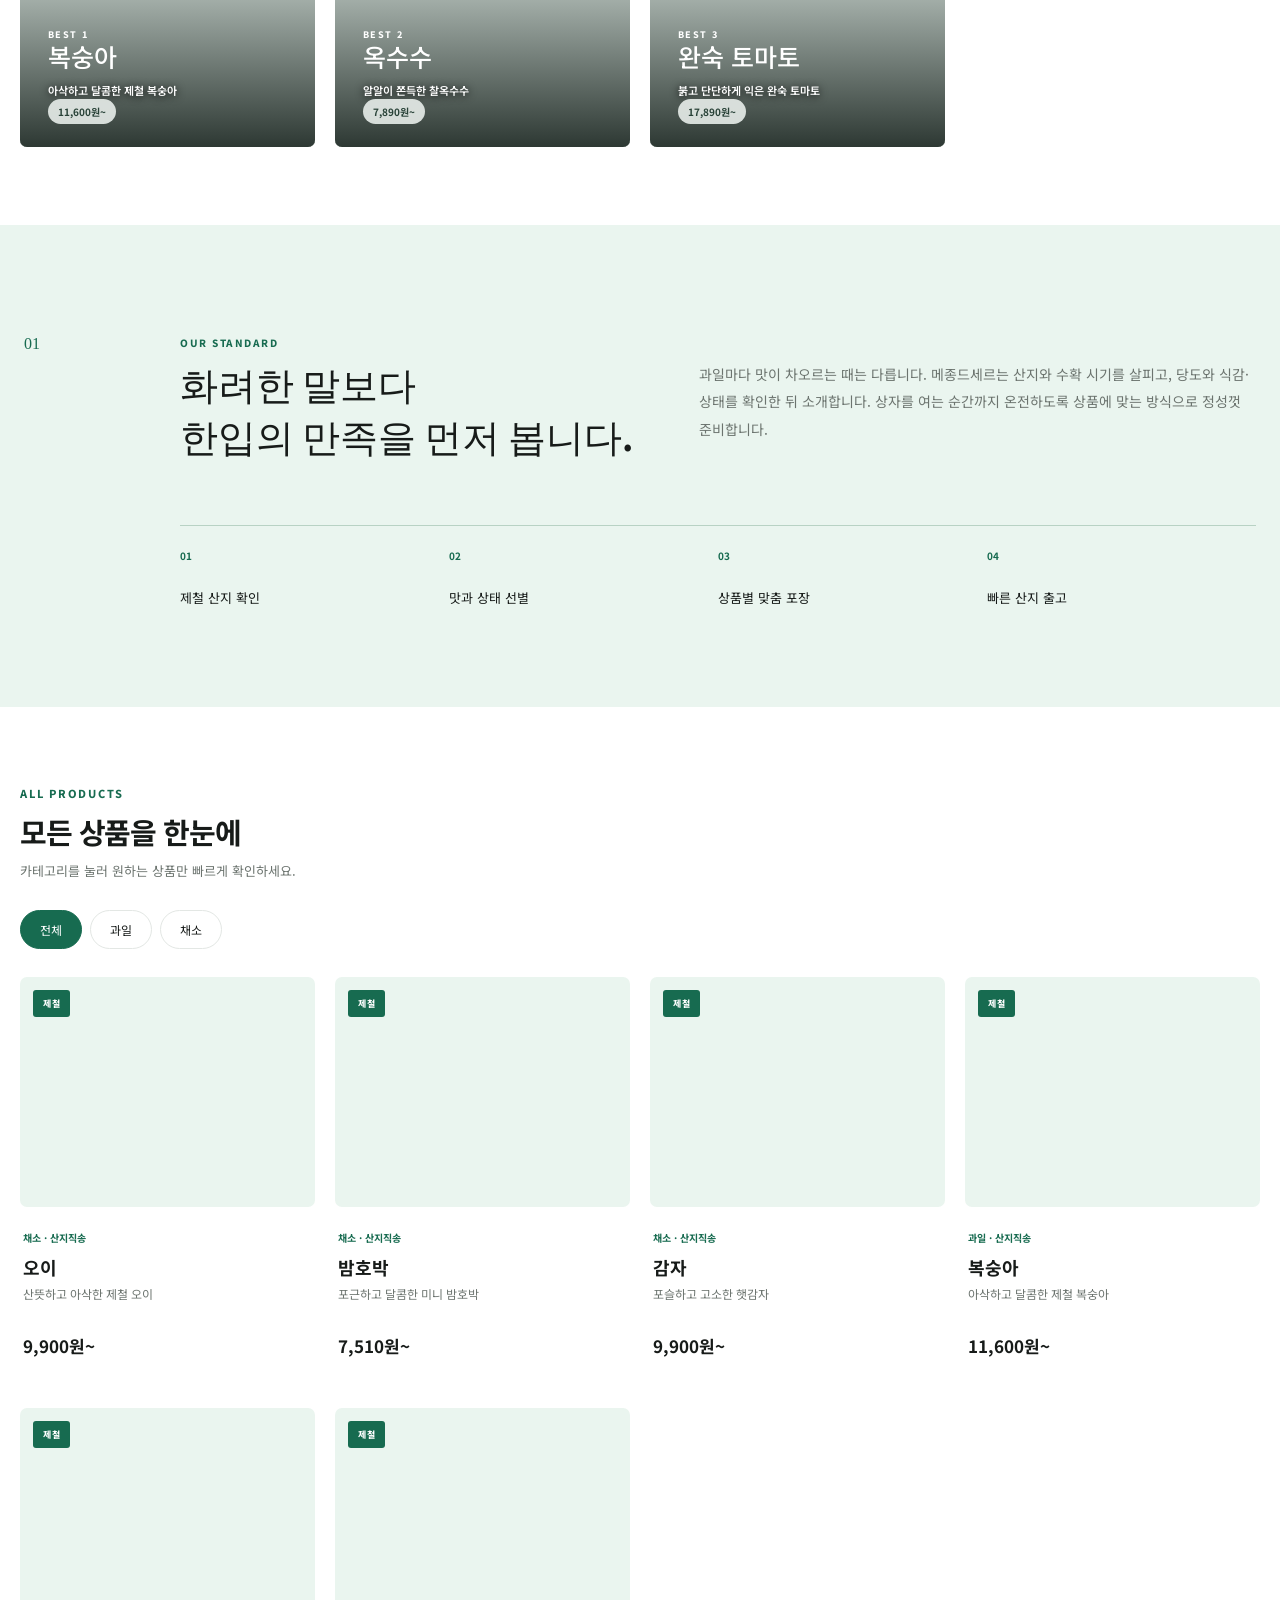
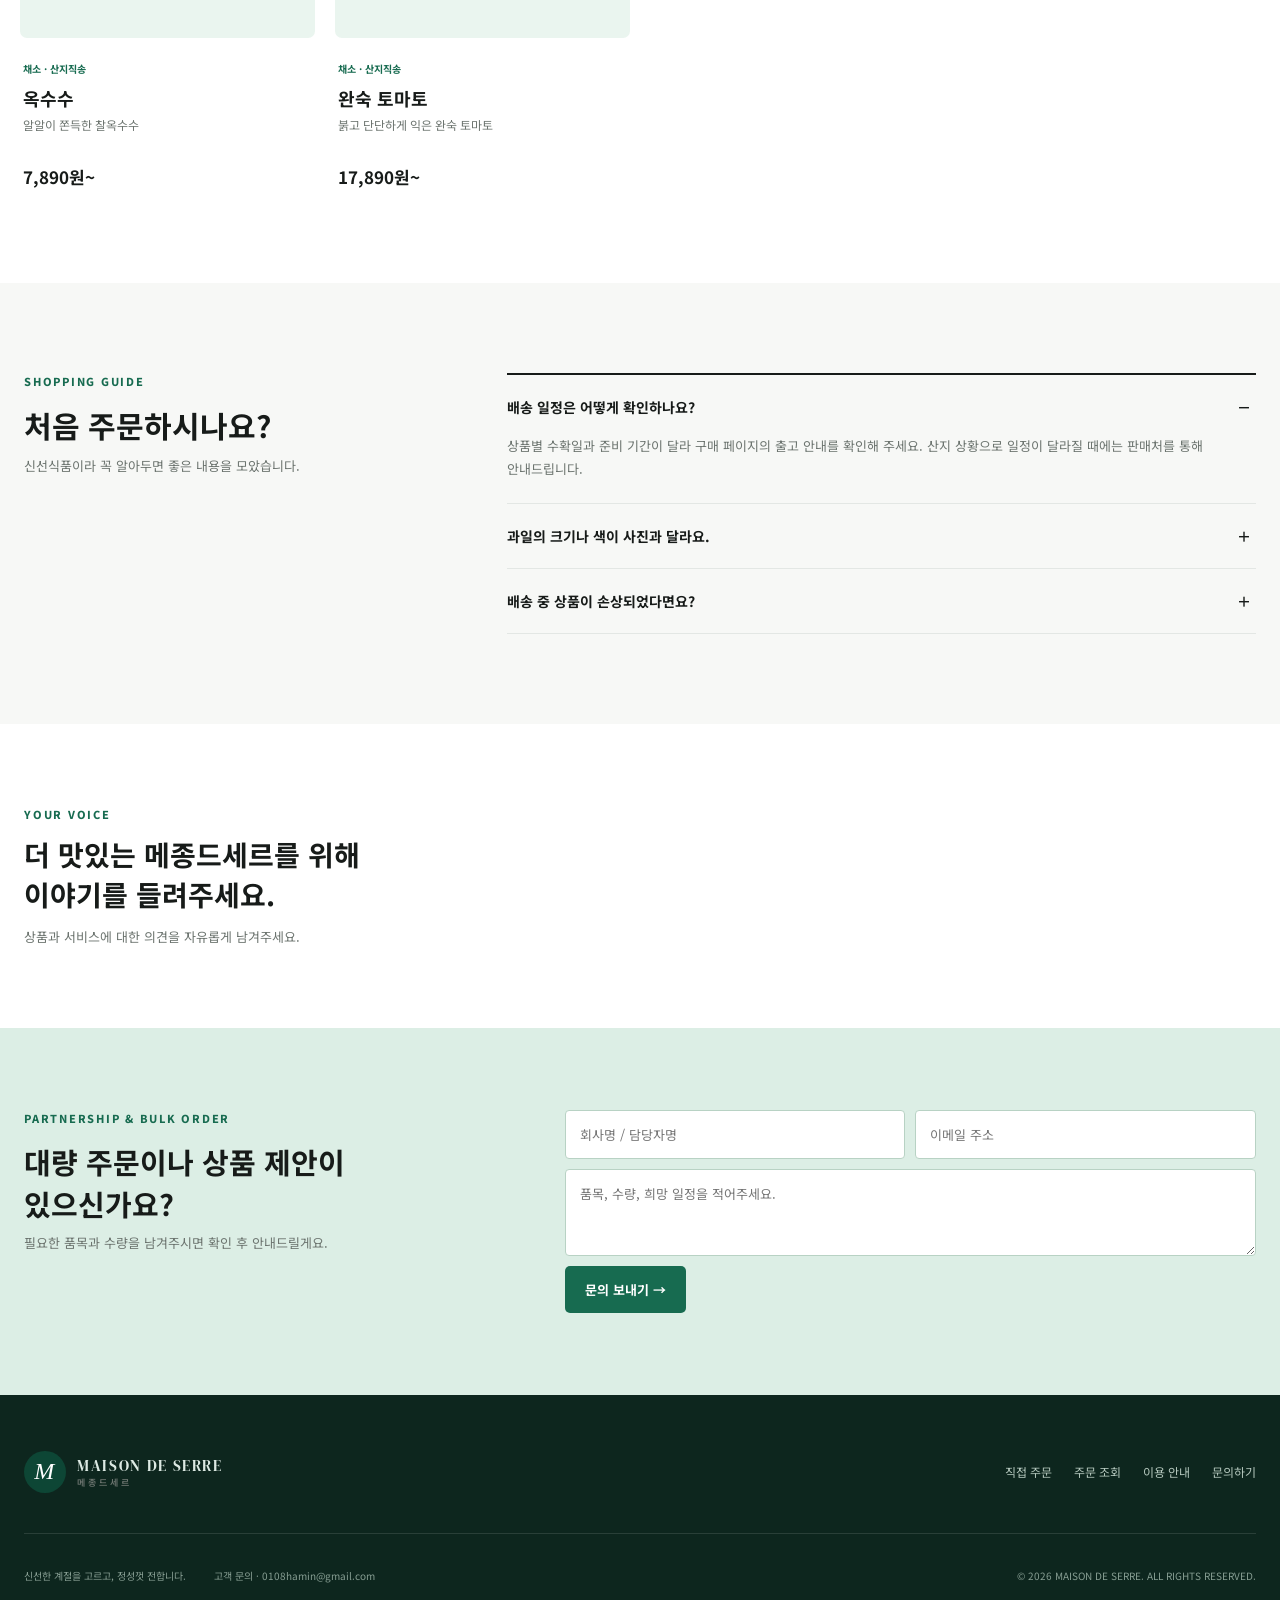
==== commit 8f7586cd: "Update storefront design" ====
--- a/index.html
+++ b/index.html
@@ -1,186 +1,107 @@
 <!DOCTYPE html>
 <html lang="ko">
 <head>
-  <meta charset="UTF-8">
-  <meta name="viewport" content="width=device-width, initial-scale=1.0">
+  <meta charset="UTF-8"><meta name="viewport" content="width=device-width,initial-scale=1">
   <title>메종드세르 | 신선한 계절을 식탁으로</title>
-  <meta name="description" content="제철의 맛과 농가의 정성을 전하는 프리미엄 농산물 셀렉트숍, 메종드세르입니다.">
+  <meta name="description" content="산지에서 고른 제철 농산물을 합리적인 가격으로 전하는 메종드세르입니다.">
   <link rel="icon" href="data:image/svg+xml,%3Csvg xmlns='http://www.w3.org/2000/svg' viewBox='0 0 100 100'%3E%3Ctext y='.9em' font-size='90'%3E%F0%9F%8D%91%3C/text%3E%3C/svg%3E">
-  <link rel="preconnect" href="https://fonts.googleapis.com">
-  <link rel="preconnect" href="https://fonts.gstatic.com" crossorigin>
-  <link href="https://fonts.googleapis.com/css2?family=Gaegu:wght@700&display=swap" rel="stylesheet">
+  <link rel="preconnect" href="https://fonts.googleapis.com"><link rel="preconnect" href="https://fonts.gstatic.com" crossorigin>
+  <link href="https://fonts.googleapis.com/css2?family=DM+Serif+Display&family=Noto+Sans+KR:wght@400;500;600;700;800&display=swap" rel="stylesheet">
   <script>
     (function(){
-      if(!window.matchMedia('(max-width: 900px)').matches)return;
+      if(!window.matchMedia('(max-width:900px)').matches)return;
       if('scrollRestoration' in history)history.scrollRestoration='manual';
-      document.documentElement.style.scrollBehavior='auto';
       function startAtTop(){window.scrollTo(0,0);}
       startAtTop();
       window.addEventListener('pageshow',function(){
         startAtTop();
         requestAnimationFrame(function(){requestAnimationFrame(startAtTop);});
-        setTimeout(function(){
-          startAtTop();
-          document.documentElement.style.removeProperty('scroll-behavior');
-        },120);
+        setTimeout(startAtTop,120);
       },{once:true});
     })();
   </script>
   <link rel="stylesheet" href="./assets/site.css">
 </head>
-<body>
-  <header class="header"><a class="brand" href="#top"><span class="brand-mark">M</span><span>MAISON DE SERRE<small>메종드세르</small></span></a><nav><a href="order.html">직접 주문</a><a href="order-status.html">주문 조회</a><a href="#story">브랜드</a><a href="#process">선별과 배송</a><a href="#season-new">제철 과일</a><a href="#faq">이용 안내</a></nav><div class="header-actions"><a class="order-cta" href="order.html">직접 주문하기</a><a class="nav-cta" href="#contact">문의하기</a><button class="theme-toggle" id="themeToggle" type="button" aria-label="다크 모드로 전환">🌙</button></div></header>
-  <div class="ticker" id="priceTicker" aria-label="실시간 상품 가격"><div class="ticker-track" id="tickerTrack"><span class="ticker-loading">가격 정보를 불러오는 중…</span></div></div>
-  <main>
-    <section class="hero" id="top"><div class="hero-copy"><p class="eyebrow">FRESH FROM THE FARM · SINCE 2026</p><h1>계절이 가장 맛있는 순간,<br><em>식탁까지 그대로.</em></h1><p class="hero-desc">잘 익은 때를 기다리고, 믿을 수 있는 농가에서 고릅니다. 오늘의 식탁에 가장 신선한 계절을 전해드릴게요.</p><div class="hero-actions"><a class="button primary shop-primary" href="https://shop.coupang.com/A01623310?source=brandstore_sdp_atf&pid=9683948520&viid=95889375997&platform=p&brandId=0&btcEnableForce=false" target="_blank" rel="noopener noreferrer">메종드세르 바로가기 <span>→</span></a><a class="button secondary" href="#season-new">이달의 새로운 과일 <span>↓</span></a><a class="button secondary" href="#season-best">이달의 BEST 과일 <span>↓</span></a></div><div class="trust-row"><span>✓ 산지에서 바로</span><span>✓ 직접 맛보고 선별</span><span>✓ 안전하고 꼼꼼한 포장</span></div></div><div class="hero-visual"><img class="hero-art" src="./assets/bichon-fruit-hero-v2.png" width="1537" height="1023" alt="복숭아와 샤인머스캣 바구니 뒤로 살짝 고개를 내민 하얀 비숑 일러스트" fetchpriority="high"></div></section>
-    <section class="story" id="story"><div class="section-label">01 · OUR STORY</div><div class="story-copy"><h2>좋은 과일은<br>좋은 기다림에서 시작됩니다.</h2><p>과일마다 맛이 차오르는 속도는 다릅니다. 메종드세르는 산지와 계절을 살피고, 직접 맛본 뒤 가장 좋은 순간에만 소개합니다. 이름보다 정직하게 기른 농가를, 화려함보다 한입의 만족을 먼저 생각합니다.</p></div><blockquote>“평범한 하루에도<br>계절의 설렘 한 조각.”</blockquote></section>
-    <section class="farm-feature" aria-label="산지에서 과일을 선별하는 모습"><div class="farm-frame"><img src="./assets/farm-peach-story.png" width="1536" height="1024" alt="복숭아 농장에서 갓 수확한 복숭아를 살피는 농부의 손" loading="lazy"><div class="farm-caption"><span>FROM THE FARM</span><p>좋은 산지에서 시작해,<br>한 알씩 눈으로 확인합니다.</p></div></div></section>
-    <section class="promise" id="promise"><div class="promise-intro"><p class="eyebrow">OUR PROMISE</p><h2>맛있는 한입을 위한<br>세 가지 약속</h2></div><div class="promise-grid"><article><span>01</span><div class="promise-icon">🌱</div><h3>산지의 신선함 그대로</h3><p>복잡한 유통은 덜고, 갓 수확한 생기를 빠르게 전합니다.</p></article><article><span>02</span><div class="promise-icon">👀</div><h3>직접 보고, 맛보고</h3><p>당도와 식감, 상태까지 확인해 자신 있게 권할 과일만 고릅니다.</p></article><article><span>03</span><div class="promise-icon">🎁</div><h3>마지막까지 다정하게</h3><p>상자를 여는 순간까지 온전하도록 하나하나 정성껏 포장합니다.</p></article></div></section>
-    <section class="process" id="process"><div class="process-head"><div><p class="eyebrow">FROM FARM TO TABLE</p><h2>고르는 순간부터<br>도착할 때까지</h2></div><p>신선식품은 짧은 시간보다 정확한 과정이 중요합니다. 과일의 상태와 특성에 맞춰 확인하고, 흔들림과 눌림을 줄이는 방식으로 준비합니다.</p></div><div class="process-track"><article class="process-step"><h3>제철 산지 확인</h3><p>품종과 산지, 수확 시기를 살펴 지금 가장 맛이 오른 상품을 찾습니다.</p><span class="process-meta">SEASON CHECK</span></article><article class="process-step"><h3>맛과 상태 선별</h3><p>당도와 식감은 물론 외관과 무름 정도까지 직접 확인합니다.</p><span class="process-meta">QUALITY SELECT</span></article><article class="process-step"><h3>상품별 맞춤 포장</h3><p>과일의 크기와 단단함에 맞춰 충격과 움직임을 줄여 포장합니다.</p><span class="process-meta">SAFE PACKING</span></article><article class="process-step"><h3>신선하게 전달</h3><p>준비된 상품은 불필요한 대기 없이 출고하며 일정은 상품별로 안내합니다.</p><span class="process-meta">FRESH DELIVERY</span></article></div></section>
-    <section class="season" id="season-new"><div class="season-head"><div><p class="eyebrow">NEW ARRIVAL</p><h2>이달의 새 제철 과일</h2></div><p>지금 맛이 가장 좋은 것들 가운데, 먼저 권하고 싶은 세 가지를 골랐습니다.</p></div><div class="product-grid"><a class="product" data-category="오이" href="https://shop.coupang.com/A01623310" target="_blank" rel="noopener noreferrer"><img class="product-photo" alt="오이" hidden><div class="product-icon">🥒</div><span>NEW</span><div class="product-title-row"><h3>오이</h3><span class="product-price">불러오는 중…</span></div><p>한입 베어 물면 산뜻하게, 아삭한 제철 오이</p></a><a class="product" data-category="밤호박" href="https://shop.coupang.com/A01623310" target="_blank" rel="noopener noreferrer"><img class="product-photo" alt="밤호박" hidden><div class="product-icon">🎃</div><span>NEW</span><div class="product-title-row"><h3>밤호박</h3><span class="product-price">불러오는 중…</span></div><p>포근한 식감 끝에 은은한 단맛, 제주 밤호박</p></a><a class="product" data-category="감자" href="https://shop.coupang.com/A01623310" target="_blank" rel="noopener noreferrer"><img class="product-photo" alt="감자" hidden><div class="product-icon">🥔</div><span>NEW</span><div class="product-title-row"><h3>감자</h3><span class="product-price">불러오는 중…</span></div><p>갓 캐어 더 고소한 강원도 햇감자</p></a></div></section>
-    <section class="season" id="season-best"><div class="season-head"><div><p class="eyebrow">BEST SELLER</p><h2>이번 달 가장 사랑받은 과일</h2></div><p>먼저 맛본 분들이 다시 찾은, 메종드세르의 인기 상품입니다.</p></div><div class="product-grid"><a class="product" data-category="복숭아" href="https://shop.coupang.com/A01623310" target="_blank" rel="noopener noreferrer"><img class="product-photo" alt="복숭아" hidden><div class="product-icon">🍑</div><span>BEST</span><div class="product-title-row"><h3>복숭아</h3><span class="product-price">불러오는 중…</span></div><p>아삭한 식감에 꽉 찬 단맛, 딱딱이 복숭아</p></a><a class="product" data-category="옥수수" href="https://shop.coupang.com/A01623310" target="_blank" rel="noopener noreferrer"><img class="product-photo" alt="옥수수" hidden><div class="product-icon">🌽</div><span>BEST</span><div class="product-title-row"><h3>옥수수</h3><span class="product-price">불러오는 중…</span></div><p>알알이 쫀득하고 달콤한 강원도 찰옥수수</p></a><a class="product" data-category="완숙 토마토" href="https://shop.coupang.com/A01623310" target="_blank" rel="noopener noreferrer"><img class="product-photo" alt="완숙 토마토" hidden><div class="product-icon">🍅</div><span>BEST</span><div class="product-title-row"><h3>완숙 토마토</h3><span class="product-price">불러오는 중…</span></div><p>햇살 아래 붉고 단단하게 익은 완숙 토마토</p></a></div></section>
-    <section class="faq" id="faq"><div class="faq-intro"><p class="eyebrow">SHOPPING GUIDE</p><h2>주문 전<br>알아두세요</h2><p>제철 과일은 날씨와 수확 상황에 따라 크기와 빛깔이 조금씩 다를 수 있습니다. 자연스러운 차이까지 맛있게 즐길 수 있도록 필요한 내용을 모았습니다.</p><a class="faq-cta" href="#contact">해결되지 않은 문의 남기기 →</a></div><div class="faq-list"><details open><summary>배송 일정은 어떻게 확인하나요?</summary><p>상품별 수확일과 준비 기간이 달라 정확한 출고 일정은 구매 페이지의 상품 안내에서 확인할 수 있습니다. 산지 상황에 따라 일정이 조정될 때에는 판매처를 통해 안내드립니다.</p></details><details><summary>과일의 크기나 색이 사진과 달라요.</summary><p>자연에서 자란 농산물은 같은 품종이라도 크기와 빛깔에 차이가 있습니다. 상품의 맛과 품질에 영향을 주지 않는 자연스러운 차이는 정상 상품으로 선별합니다.</p></details><details><summary>받은 과일은 어떻게 보관하나요?</summary><p>후숙이 필요한 과일은 서늘한 실온에서 상태를 확인한 뒤 냉장 보관해 주세요. 품종마다 적정 보관법이 다르므로 동봉 안내와 상품 설명을 함께 확인하는 것이 좋습니다.</p></details><details><summary>배송 중 상품이 손상되었다면요?</summary><p>수령 직후 상품과 포장 상태를 사진으로 남긴 뒤 구매하신 판매처의 고객센터로 문의해 주세요. 주문 정보와 함께 접수하면 더욱 빠르게 확인할 수 있습니다.</p></details></div></section>
-    <section class="comments" id="comments"><p class="eyebrow">YOUR VOICE</p><h2>더 맛있는 메종드세르를 위해<br>여러분의 이야기를 들려주세요.</h2><div id="disqus_thread"></div></section>
-    <section class="contact" id="contact"><p class="eyebrow">LET'S WORK TOGETHER</p><h2>대량 주문과 상품 제안, 함께 나눌 이야기가 있다면 편하게 남겨주세요.</h2><form class="contact-form" action="https://formspree.io/f/mbgrqpvg" method="POST"><div class="form-row"><input type="text" name="name" aria-label="회사명 또는 담당자명" placeholder="회사명 / 담당자명" autocomplete="name" required><input type="email" name="email" aria-label="이메일 주소" placeholder="이메일 주소" autocomplete="email" required></div><textarea name="message" rows="4" aria-label="문의 내용" placeholder="문의 내용을 자유롭게 남겨주세요." required></textarea><button class="button primary" type="submit">문의 보내기 <span>→</span></button><p class="form-note" id="formNote" role="status" hidden>문의가 정상적으로 접수되었습니다. 감사합니다.</p></form></section>
+<body class="shop-home">
+  <div class="notice-bar"><strong>FRESH NOTICE</strong><span>산지에서 바로 보내는 제철 농산물</span><div class="notice-prices" id="priceTicker" aria-label="실시간 상품 가격"><span>가격 정보를 불러오는 중…</span></div><a href="order-status.html">주문 조회 →</a></div>
+  <header class="header shop-header">
+    <a class="brand" href="#top" aria-label="메종드세르 홈"><span class="brand-mark">M</span><span>MAISON DE SERRE<small>메종드세르</small></span></a>
+    <form class="site-search" id="siteSearch" role="search"><label class="sr-only" for="searchInput">상품 검색</label><input id="searchInput" type="search" placeholder="찾으시는 과일이나 채소를 검색해 보세요"><button type="submit" aria-label="검색">⌕</button></form>
+    <div class="header-actions"><a href="order-status.html">주문조회</a><a class="order-cta" href="order.html">직접 주문</a><button class="theme-toggle" id="themeToggle" type="button" aria-label="다크 모드로 전환">◐</button></div>
+  </header>
+  <nav class="category-nav" aria-label="주요 메뉴"><div class="nav-inner"><a class="category-all" href="#all-products"><span>☰</span> 전체보기</a><a href="sale.html">특가</a><a href="events.html">기획전/이벤트</a><a href="gift.html">선물세트</a><a href="about.html">회사소개</a></div></nav>
+  <main id="top">
+    <section class="market-hero">
+      <div class="hero-copy"><p class="hero-kicker">SEASON'S BEST · DIRECT FROM FARM</p><h1>잘 익은 계절을<br><em>가장 신선하게.</em></h1><p>지금 산지에서 맛이 오른 농산물만 골라<br>부담 없는 가격으로 식탁까지 전합니다.</p><div class="hero-actions"><a class="button primary coupang-cta" href="https://shop.coupang.com/A01623310" target="_blank" rel="noopener noreferrer" aria-label="메종드세르 쿠팡 브랜드숍에서 구매하기"><span class="coupang-icon" aria-hidden="true">C</span><span><small>COUPANG BRAND SHOP</small>쿠팡에서 바로 구매</span><b aria-hidden="true">→</b></a><a class="button ghost" href="order.html">바로 주문하기</a></div><ul class="hero-points"><li>산지직송</li><li>제철선별</li><li>꼼꼼포장</li></ul></div>
+      <div class="hero-visual"><img src="./assets/bichon-fruit-hero-v2.png" width="1537" height="1023" alt="제철 과일과 메종드세르 비숑 캐릭터" fetchpriority="high"><div class="hero-badge"><strong>오늘도</strong><span>신선하게 출발해요</span></div></div>
+    </section>
+    <section class="quick-categories" aria-label="홈페이지 바로가기"><a href="#best-products"><span>🏆</span><b>베스트상품</b><small>고객이 먼저 찾은 상품</small></a><a href="#new-products"><span>✨</span><b>새로운 상품</b><small>이번 주 새로 도착했어요</small></a><a href="#all-products"><span>🛒</span><b>전체상품</b><small>판매 중인 상품 한눈에</small></a><a href="#guide"><span>🚚</span><b>이용안내</b><small>배송과 주문 전 확인</small></a><a href="#contact"><span>📦</span><b>대량주문 문의</b><small>기업·단체 주문 상담</small></a></section>
+    <section class="products-section" id="recommended"><div class="section-head"><div><p>MAISON'S PICK</p><h2>메종드세르 추천 상품</h2><span>지금 가장 맛있고, 자신 있게 권하는 상품이에요.</span></div><a href="#all-products">전체 상품 보기 →</a></div><div class="product-grid" id="recommendedGrid"></div></section>
+    <section class="wide-promo" id="story"><div><p>FARM TO YOUR TABLE</p><h2>농가의 시간을 줄이고,<br>신선함은 더 가까이.</h2><span>산지와 계절을 살펴 잘 자란 농산물을 고르고, 복잡한 유통을 덜어 빠르게 전합니다.</span><a href="#brand-story">브랜드 이야기 보기 →</a></div><img src="./assets/farm-peach-story.png" width="1536" height="1024" alt="산지에서 복숭아를 선별하는 모습" loading="lazy"></section>
+    <section class="products-section soft-section" id="new-products"><div class="section-head"><div><p>NEW ARRIVAL</p><h2>새로 들어왔어요</h2><span>이번 주 산지에서 새롭게 도착한 제철 상품입니다.</span></div></div><div class="product-grid" id="newGrid"></div></section>
+    <section class="products-section" id="best-products"><div class="section-head"><div><p>WEEKLY BEST</p><h2>가장 많이 찾는 상품</h2><span>먼저 맛본 고객이 다시 선택한 인기 상품을 모았어요.</span></div></div><div class="product-grid" id="bestGrid"></div></section>
+    <section class="brand-story" id="brand-story"><div class="story-number">01</div><div><p class="eyebrow">OUR STANDARD</p><h2>화려한 말보다<br>한입의 만족을 먼저 봅니다.</h2></div><p>과일마다 맛이 차오르는 때는 다릅니다. 메종드세르는 산지와 수확 시기를 살피고, 당도와 식감·상태를 확인한 뒤 소개합니다. 상자를 여는 순간까지 온전하도록 상품에 맞는 방식으로 정성껏 준비합니다.</p><div class="standards"><span><b>01</b>제철 산지 확인</span><span><b>02</b>맛과 상태 선별</span><span><b>03</b>상품별 맞춤 포장</span><span><b>04</b>빠른 산지 출고</span></div></section>
+    <section class="catalog" id="all-products"><div class="section-head"><div><p>ALL PRODUCTS</p><h2>모든 상품을 한눈에</h2><span>카테고리를 눌러 원하는 상품만 빠르게 확인하세요.</span></div></div><div class="filter-tabs" role="tablist"><button class="active" data-filter="전체" type="button">전체</button><button data-filter="과일" type="button">과일</button><button data-filter="채소" type="button">채소</button></div><div class="catalog-grid" id="catalogGrid"></div><p class="empty-search" id="emptySearch" hidden>검색 결과가 없습니다. 다른 상품명을 입력해 주세요.</p></section>
+    <section class="guide" id="guide"><div class="guide-title"><p>SHOPPING GUIDE</p><h2>처음 주문하시나요?</h2><span>신선식품이라 꼭 알아두면 좋은 내용을 모았습니다.</span></div><div class="guide-list"><details open><summary>배송 일정은 어떻게 확인하나요?</summary><p>상품별 수확일과 준비 기간이 달라 구매 페이지의 출고 안내를 확인해 주세요. 산지 상황으로 일정이 달라질 때에는 판매처를 통해 안내드립니다.</p></details><details><summary>과일의 크기나 색이 사진과 달라요.</summary><p>자연에서 자란 농산물은 같은 품종이라도 크기와 빛깔에 차이가 있습니다. 맛과 품질에 영향을 주지 않는 자연스러운 차이는 정상 상품입니다.</p></details><details><summary>배송 중 상품이 손상되었다면요?</summary><p>수령 직후 상품과 포장 상태를 사진으로 남긴 뒤 구매하신 판매처 고객센터로 문의해 주세요. 주문 정보와 함께 접수하면 빠르게 확인할 수 있습니다.</p></details></div></section>
+    <section class="comments" id="comments"><div><p>YOUR VOICE</p><h2>더 맛있는 메종드세르를 위해<br>이야기를 들려주세요.</h2><span>상품과 서비스에 대한 의견을 자유롭게 남겨주세요.</span></div><div id="disqus_thread"></div></section>
+    <section class="contact" id="contact"><div><p>PARTNERSHIP & BULK ORDER</p><h2>대량 주문이나 상품 제안이 있으신가요?</h2><span>필요한 품목과 수량을 남겨주시면 확인 후 안내드릴게요.</span></div><form class="contact-form" action="https://formspree.io/f/mbgrqpvg" method="POST"><input type="text" name="name" aria-label="담당자명" placeholder="회사명 / 담당자명" required><input type="email" name="email" aria-label="이메일" placeholder="이메일 주소" required><textarea name="message" rows="3" aria-label="문의 내용" placeholder="품목, 수량, 희망 일정을 적어주세요." required></textarea><button class="button primary" type="submit">문의 보내기 →</button><p id="formNote" role="status" hidden></p></form></section>
   </main>
-  <footer><div class="brand footer-brand"><span class="brand-mark">M</span><span>MAISON DE SERRE<small>메종드세르</small></span></div><div class="footer-links"><a href="order.html">직접 주문</a><a href="#process">선별과 배송</a><a href="#faq">이용 안내</a><a href="#contact">문의하기</a></div><p>신선한 계절을 고르고, 정성껏 전합니다.</p><p class="copyright">© 2026 MAISON DE SERRE. ALL RIGHTS RESERVED.</p></footer>
+  <footer><div class="footer-top"><div class="brand footer-brand"><span class="brand-mark">M</span><span>MAISON DE SERRE<small>메종드세르</small></span></div><div class="footer-links"><a href="order.html">직접 주문</a><a href="order-status.html">주문 조회</a><a href="#guide">이용 안내</a><a href="#contact">문의하기</a></div></div><div class="footer-info"><p>신선한 계절을 고르고, 정성껏 전합니다.</p><p>고객 문의 · 0108hamin@gmail.com</p><p>© 2026 MAISON DE SERRE. ALL RIGHTS RESERVED.</p></div></footer>
   <script>
-    (function(){
-      function isMobileDevice(){
-        return /Android|iPhone|iPad|iPod|Mobile|Windows Phone/i.test(navigator.userAgent)||window.matchMedia('(max-width: 900px)').matches;
-      }
-      function toDeviceUrl(href){
-        try{
-          var url=new URL(href,window.location.href);
-          if(/(^|\.)coupang\.com$/.test(url.hostname)){
-            url.searchParams.set('platform',isMobileDevice()?'m':'p');
-          }
-          return url.toString();
-        }catch(e){return href;}
-      }
-      window.CoupangLink={toDeviceUrl:toDeviceUrl};
-      document.querySelectorAll('a[href*="coupang.com"]').forEach(function(a){
-        a.setAttribute('href',toDeviceUrl(a.getAttribute('href')));
-      });
-    })();
-    (function(){
-      var track=document.getElementById('tickerTrack');
-      var seasonCards=document.querySelectorAll('.product[data-category]');
-      var fallbackTicker=[
-        {category:'딱딱이 복숭아',price:15900,url:'https://shop.coupang.com/A01623310',trend:'same'},
-        {category:'찰옥수수',price:9900,url:'https://shop.coupang.com/A01623310',trend:'same'},
-        {category:'수박',price:22900,url:'https://shop.coupang.com/A01623310',trend:'same'}
-      ];
-      function toHref(url){
-        return window.CoupangLink?window.CoupangLink.toDeviceUrl(url):url;
-      }
-      function renderTicker(items){
-        if(!track)return;
-        if(!items||!items.length)items=fallbackTicker;
-        var trendMark={up:'▲',down:'▼',same:''};
-        var html=items.map(function(item){
-          var mark=trendMark[item.trend]||'';
-          var trendClass=item.trend==='up'?'up':item.trend==='down'?'down':'';
-          return '<a class="ticker-item" href="'+toHref(item.url)+'" target="_blank" rel="noopener noreferrer">'+
-            '<span class="tk-name">'+item.category+'</span>'+
-            '<span class="tk-price">₩'+Number(item.price).toLocaleString('ko-KR')+'</span>'+
-            (mark?'<span class="tk-trend '+trendClass+'">'+mark+'</span>':'')+
-          '</a>';
-        }).join('');
-        track.innerHTML=html+html;
-      }
-      function renderSeason(items){
-        if(!items||!items.length||!seasonCards.length)return;
-        var byCategory={};
-        items.forEach(function(i){byCategory[i.category]=i;});
-        seasonCards.forEach(function(card){
-          var info=byCategory[card.getAttribute('data-category')];
-          if(!info)return;
-          var priceEl=card.querySelector('.product-price');
-          if(priceEl){
-            priceEl.textContent=(info.optionLabel?info.optionLabel+' · ':'')+'₩'+Number(info.price).toLocaleString('ko-KR');
-          }
-          if(info.url)card.setAttribute('href',toHref(info.url));
-          var img=card.querySelector('.product-photo');
-          if(img&&info.image){
-            img.onerror=function(){img.hidden=true;card.classList.remove('has-photo');};
-            img.src=info.image;
-            img.hidden=false;
-            card.classList.add('has-photo');
-          }
-        });
-      }
-      function load(){
-        fetch('./data/prices.json?t='+Date.now())
-          .then(function(res){return res.ok?res.json():Promise.reject();})
-          .then(function(data){
-            renderTicker(data.ticker);
-            renderSeason((data.seasonNew||[]).concat(data.seasonBest||[]));
-          })
-          .catch(function(){renderTicker(fallbackTicker);});
-      }
-      load();
-      setInterval(load,5*60*1000);
-    })();
+  (function(){
+    function isMobileDevice(){return /Android|iPhone|iPad|iPod|Mobile|Windows Phone/i.test(navigator.userAgent)||window.matchMedia('(max-width:900px)').matches;}
+    function toDeviceUrl(href){
+      try{
+        var url=new URL(href,window.location.href);
+        if(/(^|\.)coupang\.com$/.test(url.hostname))url.searchParams.set('platform',isMobileDevice()?'m':'p');
+        return url.toString();
+      }catch(e){return href;}
+    }
+    window.CoupangLink={toDeviceUrl:toDeviceUrl};
+    document.querySelectorAll('a[href*="coupang.com"]').forEach(function(link){link.href=toDeviceUrl(link.href);});
+  })();
+  (function(){
+    var fallback={ticker:[
+      {category:'딱딱이 복숭아',price:15900,url:'https://shop.coupang.com/A01623310',trend:'same'},
+      {category:'찰옥수수',price:9900,url:'https://shop.coupang.com/A01623310',trend:'same'},
+      {category:'수박',price:22900,url:'https://shop.coupang.com/A01623310',trend:'same'}
+    ],seasonNew:[
+      {category:'오이',price:9900,url:'order.html',image:'https://thumbnail.coupangcdn.com/thumbnails/remote/492x492ex/image/vendor_inventory/b93b/a0599b93b08096a7bf478fd8eb38f6bc69648525eb288eece659ee6c5223.png'},
+      {category:'밤호박',price:7510,url:'order.html',image:'https://thumbnail.coupangcdn.com/thumbnails/remote/492x492ex/image/vendor_inventory/image_audit/stage/manual/3a301a4f2680c7fb11f658d37fcf224ca1bc800a5827ff9dca4ede02a401_1786413141255.png'},
+      {category:'감자',price:9900,url:'order.html',image:'https://thumbnail.coupangcdn.com/thumbnails/remote/492x492ex/image/vendor_inventory/76ed/c7127dfe732cbc4e19494f57a9dea2fea47f0380203e39a90b2c93f50351.png'}
+    ],seasonBest:[
+      {category:'복숭아',price:11600,url:'order.html',image:'https://thumbnail.coupangcdn.com/thumbnails/remote/492x492ex/image/vendor_inventory/413b/4cc61289d3016da44b4131ef4c963e9874995b9b950d003f7e78f20e204f.png'},
+      {category:'옥수수',price:7890,url:'order.html',image:'https://thumbnail.coupangcdn.com/thumbnails/remote/492x492ex/image/vendor_inventory/4044/6a9cc79682ea9a428bfa57b4d12c1b9389c7ec34d9c4f9b971961fa2df90.png'},
+      {category:'완숙 토마토',price:17890,url:'order.html',image:'https://thumbnail.coupangcdn.com/thumbnails/remote/492x492ex/image/vendor_inventory/fd60/67156611111ef4f49a156330e91f0d531f7ae4b79a7ec8f027d838db294e.png'}
+    ]};
+    var categoryMap={'오이':'채소','밤호박':'채소','감자':'채소','복숭아':'과일','옥수수':'채소','완숙 토마토':'채소'},emoji={'오이':'🥒','밤호박':'🎃','감자':'🥔','복숭아':'🍑','옥수수':'🌽','완숙 토마토':'🍅'},copy={'오이':'산뜻하고 아삭한 제철 오이','밤호박':'포근하고 달콤한 미니 밤호박','감자':'포슬하고 고소한 햇감자','복숭아':'아삭하고 달콤한 제철 복숭아','옥수수':'알알이 쫀득한 찰옥수수','완숙 토마토':'붉고 단단하게 익은 완숙 토마토'},allItems=[];
+    function toHref(url){return window.CoupangLink?window.CoupangLink.toDeviceUrl(url):url;}
+    function card(i,label,compact){var type=categoryMap[i.category]||'과일',href=toHref(i.url||'order.html'),image=i.image?'<img src="'+i.image+'" alt="'+i.category+'" loading="lazy" onerror="this.parentNode.classList.add(\'image-error\')">':'<div class="fallback-fruit">'+(emoji[i.category]||'🍎')+'</div>';return '<a class="product-card'+(compact?' compact':'')+'" data-type="'+type+'" data-name="'+i.category+'" href="'+href+'" target="'+(href.indexOf('http')===0?'_blank':'_self')+'" rel="noopener noreferrer"><div class="product-image">'+image+'<span class="product-label">'+label+'</span></div><div class="product-info"><small>'+type+' · 산지직송</small><h3>'+i.category+'</h3><p>'+copy[i.category]+'</p><strong>'+Number(i.price).toLocaleString('ko-KR')+'원~</strong></div></a>';}
+    function renderTicker(items){
+      var ticker=document.getElementById('priceTicker');
+      if(!ticker)return;
+      items=items&&items.length?items:fallback.ticker;
+      ticker.innerHTML=items.map(function(i){
+        var trend=i.trend==='up'?'▲':i.trend==='down'?'▼':'';
+        return '<a href="'+toHref(i.url)+'" target="_blank" rel="noopener noreferrer"><b>'+i.category+'</b><span>₩'+Number(i.price).toLocaleString('ko-KR')+'</span><i class="'+(i.trend||'same')+'">'+trend+'</i></a>';
+      }).join('');
+    }
+    function renderCatalog(filter,query){var items=allItems.filter(function(i){return(filter==='전체'||(categoryMap[i.category]||'과일')===filter)&&(!query||i.category.replace(/\s/g,'').indexOf(query.replace(/\s/g,''))>-1)});document.getElementById('catalogGrid').innerHTML=items.map(function(i){return card(i,'제철',true)}).join('');document.getElementById('emptySearch').hidden=!!items.length;}
+    function render(data){var fresh=data.seasonNew||fallback.seasonNew,best=data.seasonBest||fallback.seasonBest;allItems=fresh.concat(best);renderTicker(data.ticker);document.getElementById('recommendedGrid').innerHTML=best.concat(fresh).slice(0,4).map(function(i,n){return card(i,n<2?'MD PICK':'추천')}).join('');document.getElementById('newGrid').innerHTML=fresh.map(function(i){return card(i,'NEW')}).join('');document.getElementById('bestGrid').innerHTML=best.map(function(i,n){return card(i,'BEST '+(n+1))}).join('');renderCatalog('전체','');}
+    function load(){fetch('./data/prices.json?t='+Date.now()).then(function(r){return r.ok?r.json():Promise.reject()}).then(render).catch(function(){render(fallback)});}
+    load();
+    setInterval(load,5*60*1000);
+    document.querySelectorAll('.filter-tabs button').forEach(function(btn){btn.addEventListener('click',function(){document.querySelectorAll('.filter-tabs button').forEach(function(b){b.classList.remove('active')});btn.classList.add('active');renderCatalog(btn.dataset.filter,document.getElementById('searchInput').value.trim())})});
+    document.querySelectorAll('.quick-categories [data-filter]').forEach(function(link){link.addEventListener('click',function(){setTimeout(function(){var target=document.querySelector('.filter-tabs [data-filter="'+link.dataset.filter+'"]');if(target)target.click()},100)})});
+    document.getElementById('siteSearch').addEventListener('submit',function(e){e.preventDefault();var q=document.getElementById('searchInput').value.trim();document.querySelector('.filter-tabs [data-filter="전체"]').click();renderCatalog('전체',q);document.getElementById('all-products').scrollIntoView({behavior:'smooth'})});
+  })();
+  (function(){var root=document.documentElement,btn=document.getElementById('themeToggle');function apply(t){root.setAttribute('data-theme',t);btn.textContent=t==='dark'?'☀':'◐';btn.setAttribute('aria-label',t==='dark'?'라이트 모드로 전환':'다크 모드로 전환')}apply(localStorage.getItem('theme')||'light');btn.addEventListener('click',function(){var n=root.getAttribute('data-theme')==='dark'?'light':'dark';apply(n);localStorage.setItem('theme',n)})})();
+  (function(){var form=document.querySelector('.contact-form'),note=document.getElementById('formNote');form.addEventListener('submit',function(e){e.preventDefault();var b=form.querySelector('button');b.disabled=true;fetch(form.action,{method:'POST',body:new FormData(form),headers:{Accept:'application/json'}}).then(function(r){if(!r.ok)throw Error();form.reset();note.hidden=false;note.textContent='문의가 접수되었습니다. 확인 후 연락드릴게요.'}).catch(function(){note.hidden=false;note.textContent='전송에 실패했습니다. 잠시 후 다시 시도해 주세요.'}).finally(function(){b.disabled=false})})})();
   </script>
   <script>
-    var disqus_config = function () {
-      this.page.url = window.location.href;
-      this.page.identifier = 'maisondeserre-home';
-    };
-    (function() {
-      var d = document, s = d.createElement('script');
-      s.src = 'https://maisondeser-1.disqus.com/embed.js';
-      s.setAttribute('data-timestamp', +new Date());
-      (d.head || d.body).appendChild(s);
-    })();
+    var disqus_config=function(){this.page.url=window.location.href;this.page.identifier='maisondeserre-home';};
+    (function(){var d=document,s=d.createElement('script');s.src='https://maisondeser-1.disqus.com/embed.js';s.setAttribute('data-timestamp',+new Date());(d.head||d.body).appendChild(s);})();
   </script>
-  <noscript>Please enable JavaScript to view the <a href="https://disqus.com/?ref_noscript">comments powered by Disqus.</a></noscript>
-  <script>
-    (function(){
-      var root=document.documentElement;
-      var btn=document.getElementById('themeToggle');
-      function apply(t){
-        root.setAttribute('data-theme',t);
-        btn.textContent=t==='dark'?'☀️':'🌙';
-        btn.setAttribute('aria-label',t==='dark'?'라이트 모드로 전환':'다크 모드로 전환');
-      }
-      var stored=localStorage.getItem('theme');
-      apply(stored||(window.matchMedia('(prefers-color-scheme: dark)').matches?'dark':'light'));
-      btn.addEventListener('click',function(){
-        var next=root.getAttribute('data-theme')==='dark'?'light':'dark';
-        apply(next);
-        localStorage.setItem('theme',next);
-      });
-    })();
-    (function(){
-      var form=document.querySelector('.contact-form');
-      var note=document.getElementById('formNote');
-      if(!form)return;
-      form.addEventListener('submit',function(e){
-        e.preventDefault();
-        var submitBtn=form.querySelector('button[type="submit"]');
-        submitBtn.disabled=true;
-        fetch(form.action,{method:'POST',body:new FormData(form),headers:{'Accept':'application/json'}})
-          .then(function(res){
-            if(res.ok){
-              form.reset();
-              note.hidden=false;
-              note.textContent='문의가 정상적으로 접수되었습니다. 감사합니다.';
-            }else{
-              note.hidden=false;
-              note.textContent='전송에 실패했습니다. 잠시 후 다시 시도해주세요.';
-            }
-          })
-          .catch(function(){
-            note.hidden=false;
-            note.textContent='전송에 실패했습니다. 잠시 후 다시 시도해주세요.';
-          })
-          .finally(function(){
-            submitBtn.disabled=false;
-          });
-      });
-    })();
-  </script>
+  <noscript>댓글을 보려면 JavaScript를 활성화해 주세요.</noscript>
 </body>
 </html>
--- a/assets/site.css
+++ b/assets/site.css
@@ -1,64 +1,27 @@
-:root{--green:#183c2d;--green-fg:#183c2d;--cream:#f7f3e9;--paper:#fffdf7;--ink:#21352c;--hero-accent:#dfe7d8;--hero-glow:#ffffffa3;--season-bg:#f4f0e5;--contact-bg:#dfe6d9;--border:#183c2d22;color-scheme:light}[data-theme="dark"]{--green:#2f5b44;--green-fg:#8ad1a4;--cream:#20302a;--paper:#15201a;--ink:#e7ede8;--hero-accent:#20302a;--hero-glow:#ffffff12;--season-bg:#1b2a22;--contact-bg:#1e2e26;--border:#8ad1a433;color-scheme:dark}*{box-sizing:border-box}html{scroll-behavior:smooth}body{margin:0;background:var(--paper);color:var(--ink);font-family:"Pretendard","Noto Sans KR",Arial,sans-serif;transition:background-color .3s,color .3s}a{color:inherit;text-decoration:none}.header{height:92px;padding:0 5vw;display:flex;align-items:center;justify-content:space-between;border-bottom:1px solid var(--border);position:absolute;inset:0 0 auto;z-index:10}.brand{display:flex;align-items:center;gap:12px;font:15px Georgia,serif;letter-spacing:.12em}.brand small{display:block;font:500 10px/1.5 Arial;letter-spacing:.35em;color:#758279}.brand-mark{width:42px;height:42px;border:1px solid var(--green-fg);border-radius:50%;display:grid;place-items:center;font:italic 24px Georgia}.header nav{display:flex;gap:38px;font-size:13px}.header nav a{border-bottom:1px solid transparent;padding:10px 0}.header nav a:hover{border-color:var(--green-fg)}.header-actions{display:flex;align-items:center;gap:18px}.nav-cta{border:1px solid var(--green-fg);padding:12px 22px;font-size:12px}.theme-toggle{width:40px;height:40px;border:1px solid var(--green-fg);border-radius:50%;background:transparent;display:grid;place-items:center;font-size:16px;line-height:1;cursor:pointer;color:var(--ink);transition:transform .25s}.theme-toggle:hover{transform:rotate(15deg)}.hero{min-height:780px;padding:150px 5vw 70px;display:grid;grid-template-columns:1.08fr .92fr;background:linear-gradient(100deg,var(--cream) 0 59%,var(--hero-accent) 59%)}.hero-copy{align-self:center;padding-left:5vw;max-width:700px}.eyebrow{font-size:11px;letter-spacing:.24em;font-weight:700;color:#78877e}.hero h1{font:500 clamp(38px,4.2vw,62px)/1.18 Georgia,"Noto Serif KR",serif;letter-spacing:-.055em;margin:23px 0 28px}@media(min-width:901px){.hero h1{white-space:nowrap}}.hero h1 em{color:var(--green-fg);font-weight:400}.hero-desc{font-size:16px;line-height:1.85;color:#607068;max-width:540px}.hero-actions{display:flex;align-items:flex-start;gap:28px;margin-top:40px}.cta-group{display:flex;flex-direction:column;gap:9px}.cta-caption{margin:0;font-family:'Gaegu',cursive;font-size:14px;color:#e2703a;display:inline-flex;align-items:center;gap:5px}.cta-arrow{display:inline-block;animation:cta-nudge 1.1s ease-in-out infinite}@keyframes cta-nudge{0%,100%{transform:translateY(0)}50%{transform:translateY(-5px)}}.button{display:inline-flex;align-items:center;justify-content:center;gap:45px;padding:17px 24px;font-size:13px;transition:.25s}.button:hover{transform:translateY(-2px)}.primary{background:var(--green);color:white}.secondary{background:transparent;border:1px solid var(--green-fg);color:var(--ink)}.text-link{font-size:13px;border-bottom:1px solid #9aaa9f;padding:10px 0}.trust-row{display:flex;gap:28px;margin-top:50px;font-size:12px;color:#718078}.hero-visual{position:relative;overflow:hidden;margin:-58px 0 -70px;min-height:708px;background:radial-gradient(circle at 50% 48%,var(--hero-glow),transparent 52%)}.sun{width:360px;height:360px;border-radius:50%;background:#f4e5c7;position:absolute;left:50%;top:49%;transform:translate(-50%,-50%)}.leaf{position:absolute;width:170px;height:310px;background:#55795f;border-radius:100% 0 100% 0;transform:rotate(34deg);box-shadow:inset -20px -20px #00000014}.leaf-one{left:20%;top:19%}.fruit{position:absolute;filter:drop-shadow(0 20px 20px #283e2e2e);user-select:none;z-index:2}.fruit-one{font-size:190px;left:18%;top:35%;animation:float-a 5s ease-in-out infinite}.fruit-two{font-size:150px;right:12%;top:27%;animation:float-b 6s ease-in-out infinite .4s}@keyframes float-a{0%,100%{transform:translateY(0) rotate(-10deg) scale(1)}50%{transform:translateY(-18px) rotate(-5deg) scale(1.04)}}@keyframes float-b{0%,100%{transform:translateY(0) rotate(13deg) scale(1)}50%{transform:translateY(-14px) rotate(18deg) scale(1.04)}}@media(prefers-reduced-motion:reduce){.fruit{animation:none}}.stamp{position:absolute;right:5%;top:13%;width:105px;height:105px;border:1px solid var(--green-fg);border-radius:50%;display:grid;place-content:center;text-align:center;font:10px/1.45 Arial;letter-spacing:.18em;transform:rotate(9deg)}.stamp strong{font:17px Georgia;letter-spacing:.04em}.visual-note{position:absolute;left:8%;bottom:7%;font:italic 18px/1.5 Georgia;color:var(--green-fg)}.story{padding:120px 10vw;display:grid;grid-template-columns:.6fr 1.35fr .75fr;gap:7vw;align-items:start}.section-label{font-size:10px;letter-spacing:.2em;color:#829087;border-top:1px solid #ccd2cc;padding-top:15px}.story h2,.promise h2,.season h2,.contact h2{font:500 clamp(34px,3.4vw,52px)/1.35 Georgia,"Noto Serif KR",serif;letter-spacing:-.04em;margin:0}.story-copy p{max-width:600px;line-height:2;color:#68776f;font-size:14px;margin-top:30px}.story blockquote{font:italic 24px/1.6 Georgia,"Noto Serif KR",serif;color:#819080;margin:54px 0 0;border-left:1px solid #b9c3b9;padding-left:25px}.promise{background:var(--green);color:#edf3ed;padding:105px 10vw;display:grid;grid-template-columns:.65fr 1.35fr;gap:8vw}.promise .eyebrow{color:#a8bbad}.promise-intro h2{margin-top:18px}.promise-grid{display:grid;grid-template-columns:repeat(3,1fr);border-top:1px solid #ffffff40}.promise-grid article{padding:25px 26px 5px;border-right:1px solid #ffffff29}.promise-grid article:last-child{border:0}.promise-grid article>span{font:11px Georgia;color:#a4b6a9}.promise-icon{font:42px Georgia;color:#d5bb87;margin:48px 0 24px}.promise h3{font:500 20px Georgia,"Noto Serif KR",serif}.promise-grid p{font-size:13px;line-height:1.8;color:#b9c8be}.season{padding:120px 10vw;background:var(--season-bg)}.season-head{display:flex;align-items:end;justify-content:space-between;margin-bottom:55px}.season-head h2{margin-top:15px}.season-head>p{max-width:350px;color:#718078;font-size:14px;line-height:1.8}.product-grid{display:grid;grid-template-columns:repeat(3,1fr);gap:20px}.product{height:420px;padding:42px;position:relative;overflow:hidden;display:flex;flex-direction:column;justify-content:flex-end;background:#e6dbc6}.product:nth-child(2){background:#cfd9c9}.product:nth-child(3){background:#ead9bf}.product-icon{position:absolute;inset:25px 0 auto;text-align:center;font-size:160px;filter:drop-shadow(0 18px 12px #322d1e26);transition:.35s}.product:hover .product-icon{transform:scale(1.07) rotate(3deg)}.product-photo{position:absolute;inset:0;width:100%;height:100%;object-fit:cover;z-index:0;transition:.35s}.product:hover .product-photo{transform:scale(1.05)}.product.has-photo{background:#22301f}.product.has-photo::before{content:'';position:absolute;inset:0;background:linear-gradient(180deg,#00000005 30%,#000000a6 100%);z-index:1}.product.has-photo .product-icon{display:none}.product.has-photo>*:not(.product-photo):not(.product-icon){position:relative;z-index:2}.product.has-photo h3,.product.has-photo p,.product.has-photo>span{color:#fff;text-shadow:0 2px 12px #00000070}.product span{font-size:9px;letter-spacing:.2em}.product-title-row{display:flex;align-items:baseline;gap:10px;flex-wrap:wrap;margin:10px 0 7px}.product-title-row h3{font:500 27px Georgia,"Noto Serif KR",serif;margin:0}.product-price{font-size:12px;font-weight:700;color:#3f5348;background:#ffffffb0;padding:4px 10px;border-radius:20px;white-space:nowrap}.product p{margin:0;font-size:12px;color:#5e6e65}.season+.season{padding-top:0}.contact{text-align:center;background:var(--contact-bg);padding:110px 20px}.contact h2{margin:18px auto 38px;font-size:clamp(20px,2.2vw,28px);max-width:640px}.light{background:var(--paper);box-shadow:0 10px 30px #22402e14}.contact-form{max-width:560px;margin:0 auto;display:flex;flex-direction:column;gap:14px}.form-row{display:flex;gap:14px}.contact-form input,.contact-form textarea{width:100%;border:1px solid var(--border);background:var(--paper);color:var(--ink);padding:14px 16px;font:13px/1.6 inherit;border-radius:2px}.contact-form textarea{resize:vertical}.contact-form input:focus,.contact-form textarea:focus{outline:1px solid var(--green-fg)}.contact-form button{align-self:center;margin-top:6px;border:none;cursor:pointer}.form-note{font-size:13px;color:var(--green-fg)}.comments{padding:100px 10vw 120px;background:var(--paper)}.comments h2{margin:15px 0 40px}.ticker{position:absolute;top:92px;left:0;right:0;height:40px;background:var(--green);overflow:hidden;z-index:9;display:flex;align-items:center;border-bottom:1px solid #ffffff22}.ticker-track{display:flex;align-items:center;gap:50px;white-space:nowrap;padding-left:100%;animation:ticker-scroll 28s linear infinite}.ticker:hover .ticker-track{animation-play-state:paused}.ticker-loading{color:#cddcd0;font-size:12px}.ticker-item{display:inline-flex;align-items:center;gap:9px;font-size:12px;color:#fff}.ticker-item .tk-name{color:#cddcd0;letter-spacing:.02em}.ticker-item .tk-price{font-weight:700}.ticker-item .tk-trend{font-size:10px}.ticker-item .tk-trend.up{color:#ff9d7a}.ticker-item .tk-trend.down{color:#9fd6ff}@keyframes ticker-scroll{from{transform:translateX(0)}to{transform:translateX(-100%)}}footer{background:#132e23;color:#dfe8e1;padding:60px 6vw 35px;display:grid;grid-template-columns:1fr 1fr;align-items:end}footer .brand-mark{border-color:#dfe8e1}.footer-brand small{color:#91a399}footer>p{font-size:12px;color:#8fa096;text-align:right}.copyright{grid-column:1/-1;border-top:1px solid #ffffff1f;padding-top:25px;margin-top:45px;font-size:9px;letter-spacing:.12em}
-/* 2026 visual refresh */
-:root{--sage:#6f8f75;--peach:#ef9c78;--yellow:#f2c86b;--soft:#eef1e7;--shadow:0 18px 50px #17352712}
-body{overflow-x:hidden;word-break:keep-all}section{scroll-margin-top:110px}a:focus-visible,button:focus-visible,input:focus-visible,textarea:focus-visible{outline:3px solid var(--peach);outline-offset:3px}.header{height:78px;padding:0 clamp(22px,5vw,72px);background:color-mix(in srgb,var(--paper) 86%,transparent);backdrop-filter:blur(14px);position:fixed}.brand{gap:10px}.brand-mark{width:38px;height:38px;background:var(--green);color:#fff;border:0;box-shadow:inset 0 0 0 1px #ffffff40}.header nav{gap:28px}.nav-cta{padding:10px 17px;border-radius:999px}.theme-toggle{width:36px;height:36px;border-color:var(--border);background:var(--paper)}
-.ticker{top:78px;height:34px}.hero{min-height:680px;padding:145px clamp(22px,5vw,72px) 58px;grid-template-columns:1.03fr .97fr;background:linear-gradient(105deg,var(--cream) 0 60%,var(--hero-accent) 60%)}.hero-copy{padding-left:clamp(0px,4vw,58px)}.hero h1{margin:18px 0 22px;line-height:1.13}.hero-desc{line-height:1.75;max-width:490px}.hero-actions{display:grid;grid-template-columns:1fr 1fr;gap:10px;margin-top:30px;max-width:480px}.hero-actions .shop-primary{grid-column:1/-1}.hero-actions .button{gap:16px;justify-content:space-between;text-align:left}.button{gap:26px;padding:15px 20px;border-radius:4px}.text-link{margin-left:8px}.trust-row{gap:12px;margin-top:24px;flex-wrap:wrap}.trust-row span{padding:7px 11px;border:1px solid var(--border);border-radius:999px;background:color-mix(in srgb,var(--paper) 55%,transparent)}
-.hero-visual{margin:-33px 0 -58px;min-height:590px;overflow:hidden;display:grid;place-items:center}.hero-art{width:min(100%,720px);height:100%;object-fit:cover;object-position:center;mix-blend-mode:multiply;filter:saturate(.88) contrast(.98);display:block}
-.story{padding:88px 10vw 70px;grid-template-columns:.45fr 1.45fr .75fr;gap:5vw}.story-copy p{line-height:1.85;margin-top:22px}.story blockquote{margin-top:38px;font-size:21px}.farm-feature{padding:0 10vw 88px;background:var(--paper)}.farm-frame{position:relative;min-height:410px;overflow:hidden;border-radius:7px;box-shadow:var(--shadow)}.farm-frame img{position:absolute;inset:0;width:100%;height:100%;object-fit:cover}.farm-caption{position:absolute;left:28px;bottom:26px;max-width:360px;padding:20px 22px;background:color-mix(in srgb,var(--paper) 90%,transparent);backdrop-filter:blur(12px);border-radius:5px}.farm-caption span{font-size:9px;letter-spacing:.2em;color:var(--sage)}.farm-caption p{margin:8px 0 0;font:500 18px/1.55 Georgia,"Noto Serif KR",serif}.promise{padding:82px 10vw;gap:6vw}.promise-grid article{padding:22px 24px 8px}.promise-icon{width:54px;height:54px;margin:30px 0 20px;display:grid;place-items:center;border-radius:18px;background:#ffffff12;font-size:28px;color:#f5d89e}.promise h3{margin:0 0 12px}
-.process{padding:88px 10vw;background:var(--paper)}.process-head{display:grid;grid-template-columns:.65fr 1.35fr;gap:6vw;align-items:end;margin-bottom:42px}.process-head h2,.faq h2{font:500 clamp(34px,3.4vw,50px)/1.3 Georgia,"Noto Serif KR",serif;letter-spacing:-.04em;margin:15px 0 0}.process-head>p{max-width:480px;margin:0;color:#68776f;font-size:14px;line-height:1.8}.process-track{display:grid;grid-template-columns:repeat(4,1fr);border-top:1px solid var(--green-fg);counter-reset:process}.process-step{position:relative;padding:30px 28px 6px 0;border-right:1px solid var(--border);counter-increment:process}.process-step:not(:first-child){padding-left:28px}.process-step:last-child{border-right:0}.process-step::before{content:'0' counter(process);display:block;margin-bottom:48px;font:11px/1 Georgia;color:var(--green-fg);letter-spacing:.12em}.process-step::after{content:'';position:absolute;top:-5px;left:0;width:9px;height:9px;border-radius:50%;background:var(--paper);border:2px solid var(--green-fg)}.process-step:not(:first-child)::after{left:28px}.process-step h3{font:500 19px/1.4 Georgia,"Noto Serif KR",serif;margin:0 0 10px}.process-step p{font-size:12px;line-height:1.75;color:#718078;margin:0}.process-meta{display:inline-flex;margin-top:18px;padding:6px 9px;border-radius:99px;background:var(--soft);color:#53685c;font-size:9px;letter-spacing:.08em}
-.season{padding:86px 10vw}.season-head{margin-bottom:34px}.season-head>p{margin:0}.product-grid{gap:16px}.product{height:360px;padding:30px;border-radius:6px;box-shadow:0 1px 0 #ffffff70 inset}.product-icon{inset:26px 0 auto;font-size:130px}.product-title-row h3{font-size:24px}.season+.season{padding-top:0}.faq{padding:88px 10vw;background:var(--cream);display:grid;grid-template-columns:.65fr 1.35fr;gap:7vw}.faq-intro p:last-child{max-width:330px;color:#68776f;font-size:13px;line-height:1.8;margin-top:22px}.faq-list{border-top:1px solid var(--green-fg)}.faq details{border-bottom:1px solid var(--border)}.faq summary{position:relative;list-style:none;cursor:pointer;padding:22px 48px 22px 0;font-size:15px;font-weight:600}.faq summary::-webkit-details-marker{display:none}.faq summary::after{content:'＋';position:absolute;right:4px;top:20px;font-size:18px;font-weight:300;transition:transform .2s}.faq details[open] summary::after{transform:rotate(45deg)}.faq details p{margin:-5px 50px 22px 0;color:#68776f;font-size:13px;line-height:1.8}.faq-cta{display:inline-flex;margin-top:24px;font-size:12px;border-bottom:1px solid var(--green-fg);padding-bottom:5px}.comments{padding:78px 10vw 88px}.comments h2{margin:12px 0 32px;font:500 clamp(25px,3vw,38px)/1.35 Georgia,"Noto Serif KR",serif}.contact{padding:82px 20px}.contact h2{margin:14px auto 30px}.contact-form input,.contact-form textarea{border-radius:5px}.contact-form button{border-radius:4px}footer{padding:48px 6vw 30px}.footer-links{display:flex;justify-content:flex-end;gap:18px;grid-column:2;font-size:11px;color:#b7c6bc;margin-bottom:14px}footer>p:not(.copyright){grid-column:2;margin:0;text-align:right}
-@media(prefers-reduced-motion:reduce){html{scroll-behavior:auto}.ticker-track,.cta-arrow{animation:none}.button,.product-icon,.product-photo{transition:none}}
-@media(max-width:1000px){.header nav{display:none}.hero{grid-template-columns:1fr 42%}.hero-copy{padding-left:0}.hero h1{font-size:clamp(38px,5vw,54px)}.hero-actions .text-link{display:none}.story{grid-template-columns:.35fr 1.4fr}.story blockquote{display:none}.promise{grid-template-columns:1fr}.promise-intro h2 br{display:none}.process-head,.faq{grid-template-columns:1fr}.process-track{grid-template-columns:repeat(2,1fr)}.process-step:nth-child(2){border-right:0}.process-step:nth-child(n+3){border-top:1px solid var(--border)}.faq{gap:38px}}
-@media(max-width:720px){.header{height:68px;padding:0 18px}.brand{font-size:12px}.brand small{font-size:8px}.brand-mark{width:34px;height:34px}.nav-cta{display:none}.header-actions{gap:8px}.ticker{top:68px;height:32px}.hero{min-height:auto;padding:128px 20px 38px;display:flex;flex-direction:column;background:linear-gradient(180deg,var(--cream) 0 67%,var(--hero-accent) 67%)}.hero h1{font-size:clamp(36px,11vw,48px);letter-spacing:-.06em}.hero-desc{font-size:14px}.hero-actions{display:grid;grid-template-columns:1fr 1fr;width:100%;max-width:none}.hero-actions .button{width:100%;padding:14px 13px;gap:8px;font-size:12px}.trust-row{margin-top:20px;gap:7px}.trust-row span{font-size:11px;padding:6px 9px}.hero-visual{order:-1;margin:0 0 18px;min-height:245px;border-radius:8px}.hero-art{width:100%;height:245px;object-position:center 58%}.story{padding:62px 20px 48px;display:block}.section-label{margin-bottom:22px}.story h2,.promise h2,.season h2{font-size:32px}.story-copy p{font-size:14px}.farm-feature{padding:0 20px 62px}.farm-frame{min-height:370px}.farm-frame img{object-position:62% center}.farm-caption{left:12px;right:12px;bottom:12px;padding:16px}.farm-caption p{font-size:16px}.promise{padding:62px 20px}.promise-grid{grid-template-columns:1fr;margin-top:8px}.promise-grid article{display:grid;grid-template-columns:48px 1fr;column-gap:16px;padding:20px 0;border-right:0;border-bottom:1px solid #ffffff25}.promise-grid article>span{grid-column:1/-1}.promise-icon{grid-row:2/4;width:46px;height:46px;margin:10px 0 0;font-size:23px}.promise h3{margin:10px 0 5px}.promise-grid p{margin:0}.process{padding:62px 20px}.process-head{display:block;margin-bottom:30px}.process-head>p{margin-top:16px}.process-head h2,.faq h2{font-size:32px}.process-track{grid-template-columns:1fr}.process-step,.process-step:not(:first-child){padding:22px 0;border-right:0;border-top:1px solid var(--border)}.process-step:first-child{border-top:0}.process-step::before{margin-bottom:18px}.process-step:not(:first-child)::after{left:0}.season{padding:62px 20px}.season+.season{padding-top:0}.season-head{display:block;margin-bottom:26px}.season-head>p{margin-top:13px}.product-grid{display:flex;overflow-x:auto;scroll-snap-type:x mandatory;padding-bottom:10px;margin-right:-20px;scrollbar-width:none}.product{min-width:82vw;height:330px;scroll-snap-align:start}.faq{padding:62px 20px;gap:28px}.faq summary{font-size:14px}.comments{padding:62px 20px}.contact{padding:62px 20px}.form-row{flex-direction:column}footer{display:block;text-align:center}footer .brand{justify-content:center}footer>p{text-align:center}.footer-links{justify-content:center;margin:25px 0}.copyright{margin-top:28px}}
-/* order tab (always visible, unlike .nav-cta which hides under 720px) */
-.order-cta{border:1px solid var(--green-fg);padding:10px 17px;border-radius:999px;font-size:12px;background:var(--peach);color:#2a1c12;border-color:var(--peach);font-weight:600}
-@media(max-width:720px){.order-cta{padding:8px 13px;font-size:11px}}
-/* order page */
-.order-hero{padding:150px clamp(22px,5vw,72px) 40px;background:linear-gradient(105deg,var(--cream) 0 60%,var(--hero-accent) 60%)}
-.order-hero .eyebrow{color:#78877e}
-.order-hero h1{font:500 clamp(30px,3.6vw,46px)/1.3 Georgia,"Noto Serif KR",serif;letter-spacing:-.04em;margin:16px 0 14px}
-.order-hero p{font-size:14px;line-height:1.85;color:#607068;max-width:560px;margin:0}
-.order-section{padding:20px clamp(22px,5vw,72px) 100px;display:grid;grid-template-columns:1.05fr .95fr;gap:6vw;align-items:start}
-.order-form{background:var(--paper);border:1px solid var(--border);border-radius:8px;padding:34px;box-shadow:var(--shadow);display:flex;flex-direction:column;gap:16px}
-.order-form label{font-size:12px;font-weight:600;color:var(--ink);display:flex;flex-direction:column;gap:7px}
-.order-form input,.order-form select{width:100%;border:1px solid var(--border);background:var(--paper);color:var(--ink);padding:13px 14px;font:13px/1.6 inherit;border-radius:5px}
-.order-form input:focus,.order-form select:focus{outline:1px solid var(--green-fg)}
-.order-form select{appearance:none;background-image:url("data:image/svg+xml,%3Csvg xmlns='http://www.w3.org/2000/svg' viewBox='0 0 20 20' fill='%23607068'%3E%3Cpath d='M5.5 7.5l4.5 4.5 4.5-4.5' stroke='%23607068' stroke-width='1.4' fill='none' stroke-linecap='round' stroke-linejoin='round'/%3E%3C/svg%3E");background-repeat:no-repeat;background-position:right 14px center}
-.order-row{display:flex;gap:14px}
-.order-row .qty{max-width:140px}
-.order-summary-line{display:flex;justify-content:space-between;align-items:baseline;padding:14px 16px;background:var(--soft);border-radius:5px;font-size:13px;color:#53685c}
-.order-summary-line strong{font-size:17px;color:var(--ink)}
-.order-form button{margin-top:4px;border:none;cursor:pointer;border-radius:4px}
-.order-form button:disabled{opacity:.55;cursor:not-allowed}
-.order-note{font-size:12px;line-height:1.7;color:var(--green-fg)}
-.order-note.error{color:#c0503a}
-.order-aside{position:sticky;top:120px;display:flex;flex-direction:column;gap:22px}
-.order-aside h2{font:500 22px/1.4 Georgia,"Noto Serif KR",serif;margin:0}
-.order-guide{border-top:1px solid var(--green-fg);padding-top:18px;display:flex;flex-direction:column;gap:14px}
-.order-guide-item{display:flex;gap:12px;font-size:13px;line-height:1.75;color:#68776f}
-.order-guide-item span{flex:none;font:11px Georgia;color:var(--green-fg);border:1px solid var(--green-fg);width:22px;height:22px;border-radius:50%;display:grid;place-items:center}
-.order-price-note{font-size:11px;color:#829087;line-height:1.7}
-@media(max-width:1000px){.order-section{grid-template-columns:1fr;gap:40px}.order-aside{position:static}}
-.status-hero{padding:150px clamp(22px,5vw,72px) 40px;background:linear-gradient(105deg,var(--cream) 0 60%,var(--hero-accent) 60%)}
-.status-hero .eyebrow{color:#78877e}
-.status-hero h1{font:500 clamp(30px,3.6vw,46px)/1.3 Georgia,"Noto Serif KR",serif;letter-spacing:-.04em;margin:16px 0 14px}
-.status-hero p{font-size:14px;line-height:1.85;color:#607068;max-width:560px;margin:0}
-.status-section{padding:20px clamp(22px,5vw,72px) 100px;max-width:680px;margin:0 auto;display:flex;flex-direction:column;gap:24px}
-.status-lookup{background:var(--paper);border:1px solid var(--border);border-radius:8px;padding:34px;box-shadow:var(--shadow);display:flex;flex-direction:column;gap:16px}
-.status-lookup label{font-size:12px;font-weight:600;color:var(--ink);display:flex;flex-direction:column;gap:7px}
-.status-lookup input{width:100%;border:1px solid var(--border);background:var(--paper);color:var(--ink);padding:13px 14px;font:13px/1.6 inherit;border-radius:5px}
-.status-lookup input:focus{outline:1px solid var(--green-fg)}
-.status-lookup button{margin-top:4px;border:none;cursor:pointer;border-radius:4px}
-.status-card{background:var(--paper);border:1px solid var(--border);border-radius:8px;padding:28px;box-shadow:var(--shadow);display:flex;flex-direction:column;gap:18px}
-.status-card dl{display:grid;grid-template-columns:auto 1fr;gap:9px 18px;margin:0;font-size:13px}
-.status-card dt{color:#78877e}
-.status-card dd{margin:0;color:var(--ink);font-weight:600;word-break:break-all}
-.status-note{display:flex;flex-direction:column;gap:10px;border-top:1px solid var(--border);padding-top:16px}
-.status-note>label{font-size:12px;font-weight:600;color:var(--ink)}
-.status-note textarea{width:100%;border:1px solid var(--border);background:var(--paper);color:var(--ink);padding:12px 14px;font:13px/1.6 inherit;border-radius:5px;resize:vertical;min-height:70px}
-.status-note textarea:focus{outline:1px solid var(--green-fg)}
-.status-note button{align-self:flex-start;border:none;cursor:pointer;border-radius:4px}
-.status-note button:disabled{opacity:.55;cursor:not-allowed}
-.status-empty{font-size:13px;color:#68776f;text-align:center;padding:20px 0}
-@media(max-width:720px){.status-hero{padding:118px 20px 30px}.status-section{padding:16px 20px 70px}.status-lookup,.status-card{padding:22px}}
-@media(max-width:720px){.order-hero{padding:118px 20px 30px}.order-section{padding:16px 20px 70px}.order-form{padding:22px}.order-row{flex-direction:column}.order-row .qty{max-width:none}}
+:root{--blue:#176b50;--blue-dark:#0d4635;--mint:#eaf5ef;--mint-2:#dceee5;--paper:#fff;--soft:#f7f8f6;--ink:#171b19;--muted:#6c746f;--line:#e3e7e4;--orange:#f28b57;--shadow:0 18px 50px #123c2612;color-scheme:light}
+[data-theme=dark]{--blue:#55b38e;--blue-dark:#173c30;--mint:#19352b;--mint-2:#214538;--paper:#101b17;--soft:#17241f;--ink:#edf5f1;--muted:#a9b9b1;--line:#2b4037;--shadow:0 18px 50px #0006;color-scheme:dark}
+*{box-sizing:border-box}html{scroll-behavior:smooth}body{margin:0;background:var(--paper);color:var(--ink);font-family:"Noto Sans KR",sans-serif;word-break:keep-all}a{color:inherit;text-decoration:none}button,input,textarea,select{font:inherit}.sr-only{position:absolute;width:1px;height:1px;overflow:hidden;clip:rect(0,0,0,0)}.notice-bar{height:38px;padding:0 max(24px,calc((100vw - 1240px)/2));display:flex;align-items:center;gap:18px;background:var(--blue-dark);color:#fff;font-size:12px}.notice-bar strong{font-size:10px;letter-spacing:.16em;color:#b9ead6}.notice-bar a{margin-left:auto}.header{height:86px;display:flex;align-items:center;gap:50px;padding:0 max(24px,calc((100vw - 1240px)/2));background:var(--paper);border-bottom:1px solid var(--line);position:relative;z-index:20}.brand{display:flex;align-items:center;gap:11px;flex:none;font:15px "DM Serif Display",Georgia,serif;letter-spacing:.11em}.brand small{display:block;font:600 9px/1.5 "Noto Sans KR";letter-spacing:.32em;color:var(--muted)}.brand-mark{width:42px;height:42px;border-radius:50%;display:grid;place-items:center;background:var(--blue-dark);color:#fff;font:italic 24px Georgia}.site-search{height:48px;max-width:520px;flex:1;display:flex;border:2px solid var(--blue);border-radius:6px;overflow:hidden;background:var(--paper)}.site-search input{min-width:0;flex:1;border:0;background:transparent;color:var(--ink);padding:0 18px;font-size:14px;outline:0}.site-search button{width:52px;border:0;background:transparent;color:var(--blue);font-size:30px;cursor:pointer}.header-actions{margin-left:auto;display:flex;align-items:center;gap:18px;font-size:12px;white-space:nowrap}.order-cta{padding:11px 18px;border-radius:5px;background:var(--blue);color:#fff;font-weight:700}.theme-toggle{width:36px;height:36px;border:1px solid var(--line);border-radius:50%;background:var(--soft);color:var(--ink);cursor:pointer}.category-nav{height:52px;border-bottom:1px solid var(--line);background:var(--paper);position:sticky;top:0;z-index:15}.nav-inner{height:100%;max-width:1240px;margin:auto;display:flex;align-items:center;gap:34px;font-size:13px;font-weight:600}.nav-inner a:hover{color:var(--blue)}.category-all{height:100%;min-width:174px;display:flex;align-items:center;gap:11px;padding:0 19px;background:var(--blue);color:#fff!important}.market-hero{max-width:1240px;min-height:500px;margin:26px auto 0;display:grid;grid-template-columns:1fr 1.15fr;background:linear-gradient(120deg,#e4f3eb,#f8ede2);border-radius:9px;overflow:hidden}.hero-copy{align-self:center;padding:58px 25px 58px 68px;position:relative;z-index:2}.hero-kicker,.section-head p,.wide-promo p,.contact>div>p,.guide-title>p{margin:0 0 14px;color:var(--blue);font-size:11px;font-weight:800;letter-spacing:.16em}.hero-copy h1{margin:0;font:400 clamp(44px,4.3vw,66px)/1.12 "DM Serif Display","Noto Serif KR",serif;letter-spacing:-.04em}.hero-copy h1 em{font-style:normal;color:var(--blue)}.hero-copy>p:not(.hero-kicker){margin:22px 0 0;color:#52655b;font-size:16px;line-height:1.8}.hero-actions{display:flex;gap:10px;margin-top:30px}.button{display:inline-flex;align-items:center;justify-content:center;gap:22px;padding:14px 20px;border:0;border-radius:5px;font-size:13px;font-weight:700;cursor:pointer}.primary{background:var(--blue);color:#fff}.ghost{border:1px solid #98ad9f;background:#ffffff80}.hero-points{display:flex;gap:21px;padding:0;margin:25px 0 0;list-style:none;color:#547062;font-size:11px}.hero-points li::before{content:"✓";margin-right:6px;color:var(--blue)}.hero-visual{position:relative;min-width:0}.hero-visual::after{content:"";position:absolute;inset:0;background:linear-gradient(90deg,#e8f2eb 0,transparent 26%)}.hero-visual img{width:100%;height:100%;object-fit:cover;object-position:center;display:block;mix-blend-mode:multiply}.hero-badge{position:absolute;right:32px;bottom:28px;z-index:2;width:130px;height:130px;border-radius:50%;display:grid;place-content:center;text-align:center;background:var(--paper);box-shadow:var(--shadow);transform:rotate(5deg)}.hero-badge strong{color:var(--blue);font:24px "DM Serif Display",serif}.hero-badge span{font-size:10px}.quick-categories{max-width:1240px;margin:30px auto 72px;display:grid;grid-template-columns:repeat(5,1fr);border:1px solid var(--line);border-radius:8px;background:var(--paper);box-shadow:0 8px 30px #183c2410}.quick-categories a{min-height:116px;display:grid;grid-template-columns:54px 1fr;grid-template-rows:auto auto;align-content:center;padding:20px;border-right:1px solid var(--line)}.quick-categories a:last-child{border:0}.quick-categories a>span{grid-row:1/3;font-size:35px;align-self:center}.quick-categories b{font-size:14px}.quick-categories small{margin-top:4px;color:var(--muted);font-size:11px}.products-section,.catalog{max-width:1240px;margin:0 auto;padding:78px 0}.soft-section{max-width:none;padding-left:max(24px,calc((100vw - 1240px)/2));padding-right:max(24px,calc((100vw - 1240px)/2));background:var(--soft)}.section-head{display:flex;align-items:end;justify-content:space-between;margin-bottom:34px}.section-head p{margin-bottom:9px}.section-head h2{margin:0;font-size:29px;letter-spacing:-.04em}.section-head span,.guide-title>span,.contact>div>span{display:block;margin-top:9px;color:var(--muted);font-size:13px}.section-head>a{font-size:12px;font-weight:700;border-bottom:1px solid var(--ink);padding-bottom:4px}.product-grid{display:grid;grid-template-columns:repeat(4,1fr);gap:20px}.product-grid:empty{min-height:340px;background:linear-gradient(90deg,var(--soft),var(--paper),var(--soft));background-size:200% 100%;animation:loading 1.4s infinite}@keyframes loading{to{background-position:-200% 0}}.product-card{min-width:0}.product-image{height:280px;position:relative;overflow:hidden;border-radius:7px;background:var(--mint)}.product-image img{width:100%;height:100%;object-fit:cover;transition:.35s}.product-card:hover img{transform:scale(1.045)}.product-image.image-error img{display:none}.fallback-fruit{height:100%;display:grid;place-items:center;font-size:110px}.product-label{position:absolute;left:13px;top:13px;padding:7px 10px;background:var(--blue);color:#fff;border-radius:3px;font-size:9px;font-weight:800;letter-spacing:.08em}.product-info{padding:16px 3px}.product-info small{color:var(--blue);font-size:10px;font-weight:700}.product-info h3{margin:7px 0 5px;font-size:18px}.product-info p{height:36px;margin:0 0 12px;color:var(--muted);font-size:12px;line-height:1.55}.product-info strong{font-size:17px}.wide-promo{max-width:1240px;min-height:350px;margin:52px auto 20px;display:grid;grid-template-columns:.8fr 1.2fr;overflow:hidden;border-radius:9px;background:var(--blue-dark);color:#fff}.wide-promo>div{padding:56px;display:flex;flex-direction:column;align-items:flex-start;justify-content:center}.wide-promo p{color:#9ed9bd}.wide-promo h2{margin:0 0 20px;font:38px/1.3 "DM Serif Display","Noto Serif KR",serif}.wide-promo span{max-width:420px;color:#bfd4c9;font-size:13px;line-height:1.8}.wide-promo a{margin-top:28px;padding-bottom:5px;border-bottom:1px solid #fff;font-size:12px}.wide-promo img{width:100%;height:100%;object-fit:cover}.brand-story{padding:100px max(24px,calc((100vw - 1240px)/2));display:grid;grid-template-columns:.2fr .85fr 1fr;gap:45px;background:var(--mint);align-items:start}.story-number{padding-top:10px;color:var(--blue);font:16px Georgia}.brand-story h2{margin:8px 0 0;font:38px/1.38 "DM Serif Display","Noto Serif KR",serif}.brand-story>p{margin:36px 0 0;color:var(--muted);font-size:14px;line-height:1.95}.standards{grid-column:2/4;display:grid;grid-template-columns:repeat(4,1fr);margin-top:15px;border-top:1px solid #b8d2c4}.standards span{padding:22px 14px 0 0;font-size:13px}.standards b{display:block;margin-bottom:25px;color:var(--blue);font-size:10px}.filter-tabs{display:flex;gap:8px;margin:-4px 0 28px}.filter-tabs button{padding:10px 19px;border:1px solid var(--line);border-radius:99px;background:var(--paper);color:var(--ink);font-size:12px;cursor:pointer}.filter-tabs button.active{background:var(--blue);border-color:var(--blue);color:#fff}.catalog-grid{display:grid;grid-template-columns:repeat(4,1fr);gap:34px 20px}.catalog-grid .product-image{height:230px}.empty-search{text-align:center;padding:70px;color:var(--muted)}.guide{padding:90px max(24px,calc((100vw - 1240px)/2));display:grid;grid-template-columns:.7fr 1.3fr;gap:80px;background:var(--soft)}.guide-title h2{margin:0;font-size:30px}.guide-list{border-top:2px solid var(--ink)}.guide-list details{border-bottom:1px solid var(--line)}.guide-list summary{padding:22px 40px 22px 0;position:relative;cursor:pointer;font-size:14px;font-weight:700;list-style:none}.guide-list summary::after{content:"＋";position:absolute;right:5px}.guide-list details[open] summary::after{content:"－"}.guide-list details p{margin:-5px 45px 22px 0;color:var(--muted);font-size:13px;line-height:1.8}.contact{padding:82px max(24px,calc((100vw - 1240px)/2));display:grid;grid-template-columns:.8fr 1.2fr;gap:80px;background:var(--mint-2)}.contact h2{margin:0;font-size:29px}.contact-form{display:grid;grid-template-columns:1fr 1fr;gap:10px}.contact-form input,.contact-form textarea{width:100%;padding:14px;border:1px solid #b8d2c4;border-radius:4px;background:var(--paper);color:var(--ink);font-size:13px}.contact-form textarea{grid-column:1/-1;resize:vertical}.contact-form button{justify-self:start}.contact-form p{grid-column:1/-1;margin:0;color:var(--blue);font-size:12px}footer{padding:56px max(24px,calc((100vw - 1240px)/2)) 30px;background:#0d261e;color:#dce9e3}.footer-top{display:flex;justify-content:space-between;align-items:center}.footer-links{display:flex;gap:22px;font-size:12px;color:#b5c8be}.footer-info{display:flex;gap:28px;margin-top:40px;padding-top:24px;border-top:1px solid #ffffff1d;color:#879e93;font-size:10px}.footer-info p:last-child{margin-left:auto}
+/* Spreadsheet-linked photo cards */
+.product-grid .product-card{height:360px;position:relative;overflow:hidden;border-radius:7px;background:#203329}
+.product-grid .product-image{height:100%;border-radius:0}
+.product-grid .product-image::after{content:"";position:absolute;inset:0;background:linear-gradient(180deg,transparent 34%,#07120dd4 100%);pointer-events:none}
+.product-grid .product-label{left:28px;top:auto;bottom:106px;z-index:2;padding:0;background:transparent;font-size:9px;letter-spacing:.16em}
+.product-grid .product-info{position:absolute;left:28px;right:24px;bottom:22px;z-index:3;padding:0;color:#fff}
+.product-grid .product-info small{display:none}
+.product-grid .product-info h3{display:inline-block;margin:0 9px 8px 0;font-size:25px;font-weight:500}
+.product-grid .product-info strong{display:inline-block;padding:5px 10px;border-radius:999px;background:#edf3efde;color:#294238;font-size:10px;vertical-align:4px}
+.product-grid .product-info p{height:auto;margin:0;color:#fff;font-size:11px;font-weight:600;text-shadow:0 1px 8px #000}
+.notice-prices{display:flex;align-items:center;gap:18px;overflow:hidden}.notice-prices>a{display:inline-flex;align-items:center;gap:6px;white-space:nowrap}.notice-prices b{font-size:11px}.notice-prices span{color:#d9eae2;font-size:11px}.notice-prices i{font-style:normal;font-size:9px}.notice-prices i.up{color:#ffad8b}.notice-prices i.down{color:#9fd6ff}
+.comments{padding:82px max(24px,calc((100vw - 1240px)/2));display:grid;grid-template-columns:.62fr 1.38fr;gap:70px;background:var(--paper)}.comments>div:first-child>p{margin:0 0 12px;color:var(--blue);font-size:11px;font-weight:800;letter-spacing:.16em}.comments h2{margin:0;font-size:28px;line-height:1.45}.comments>div:first-child>span{display:block;margin-top:12px;color:var(--muted);font-size:13px}
+/* Shared order, lookup and admin pages */
+body:not(.shop-home) .header{position:relative}.header nav{display:flex;gap:24px;font-size:13px}.header nav a:hover{color:var(--blue)}.header .nav-cta{padding:10px 16px;border:1px solid var(--blue);border-radius:5px}.eyebrow{color:var(--blue);font-size:10px;font-weight:800;letter-spacing:.15em}.order-hero,.status-hero{padding:78px max(24px,calc((100vw - 1100px)/2)) 45px;background:var(--mint)}.order-hero h1,.status-hero h1{margin:12px 0;font:42px/1.2 "DM Serif Display","Noto Serif KR",serif}.order-hero p,.status-hero p{max-width:620px;color:var(--muted);font-size:14px;line-height:1.8}.order-section{max-width:1100px;margin:auto;padding:40px 24px 90px;display:grid;grid-template-columns:1.1fr .9fr;gap:55px}.order-form,.status-lookup,.status-card{padding:32px;display:flex;flex-direction:column;gap:15px;border:1px solid var(--line);border-radius:8px;background:var(--paper);box-shadow:var(--shadow)}.order-form label,.status-lookup label{display:flex;flex-direction:column;gap:7px;font-size:12px;font-weight:700}.order-form input,.order-form select,.status-lookup input,.status-note textarea{width:100%;padding:13px 14px;border:1px solid var(--line);border-radius:4px;background:var(--paper);color:var(--ink)}.order-row,.order-address-group{display:flex;gap:10px}.order-row>*{flex:1}.order-address-group input{min-width:0}.order-address-btn{padding:0 15px;border:1px solid var(--blue);border-radius:4px;background:transparent;color:var(--ink);cursor:pointer}.order-summary-line,.order-deposit{padding:15px;border-radius:5px;background:var(--soft)}.order-summary-line,.order-deposit-amount{display:flex;justify-content:space-between}.order-deposit{display:flex;flex-direction:column;gap:7px}.order-deposit p{margin:0}.order-deposit-label,.order-deposit-note,.order-price-note,.order-note{font-size:11px;color:var(--muted)}.order-aside{position:sticky;top:70px}.order-aside h2{font:26px "DM Serif Display","Noto Serif KR",serif}.order-guide{border-top:2px solid var(--ink)}.order-guide-item{display:flex;gap:13px;padding:18px 0;border-bottom:1px solid var(--line);color:var(--muted);font-size:13px;line-height:1.7}.order-guide-item span{color:var(--blue);font-weight:700}.status-section{max-width:680px;margin:auto;padding:35px 24px 90px}.status-card{margin-top:20px}.status-card dl{display:grid;grid-template-columns:auto 1fr;gap:10px 20px;font-size:13px}.status-card dt{color:var(--muted)}.status-card dd{margin:0;font-weight:700}.status-note{display:flex;flex-direction:column;gap:10px}.admin-section{max-width:1200px}.admin-toolbar{display:flex;gap:8px;margin-bottom:15px}.admin-table-wrap{overflow:auto;border:1px solid var(--line);border-radius:7px}.admin-table{width:100%;border-collapse:collapse;white-space:nowrap;font-size:12px}.admin-table th,.admin-table td{padding:11px;border-bottom:1px solid var(--line);text-align:left}.admin-table th{background:var(--soft)}.admin-status-cell{display:flex;gap:7px}.admin-status-msg{color:var(--blue)}
+@media(max-width:900px){.notice-bar span{overflow:hidden;text-overflow:ellipsis;white-space:nowrap}.header{height:72px;padding:0 18px;gap:15px}.brand{font-size:12px}.brand-mark{width:36px;height:36px}.site-search{height:42px}.header-actions>a:first-child{display:none}.category-nav{overflow:auto}.nav-inner{width:max-content;padding-right:20px;gap:24px}.market-hero{margin:16px;grid-template-columns:1fr;min-height:0}.hero-copy{padding:45px}.hero-visual{height:360px}.quick-categories,.products-section,.catalog,.wide-promo{margin-left:18px;margin-right:18px}.quick-categories{grid-template-columns:repeat(2,1fr)}.quick-categories a{border-bottom:1px solid var(--line)}.quick-categories a:last-child{grid-column:1/-1}.product-grid,.catalog-grid{grid-template-columns:repeat(2,1fr)}.wide-promo{grid-template-columns:1fr}.wide-promo img{height:300px}.brand-story{grid-template-columns:45px 1fr}.brand-story>p{grid-column:2}.standards{grid-column:2;grid-template-columns:repeat(2,1fr)}.guide,.contact{grid-template-columns:1fr;gap:35px}.order-section{grid-template-columns:1fr}.order-aside{position:static}.header nav{display:none}}
+@media(max-width:600px){.notice-bar{padding:0 14px}.notice-bar strong{display:none}.header{flex-wrap:wrap;height:auto;padding:12px 16px}.site-search{order:3;flex-basis:100%;max-width:none}.header-actions{gap:8px}.header-actions .order-cta{padding:9px 12px}.category-nav{top:0}.category-all{min-width:auto}.market-hero{margin:12px;border-radius:6px}.hero-copy{padding:34px 24px}.hero-copy h1{font-size:42px}.hero-copy>p:not(.hero-kicker){font-size:14px}.hero-actions{flex-direction:column}.hero-actions a{width:100%}.hero-visual{height:280px}.hero-badge{width:100px;height:100px;right:15px;bottom:15px}.quick-categories{margin:18px 12px 48px}.quick-categories a{grid-template-columns:44px 1fr;padding:14px}.quick-categories a>span{font-size:28px}.products-section,.catalog{margin:0;padding:55px 16px}.soft-section{padding-left:16px;padding-right:16px}.section-head{align-items:start}.section-head h2{font-size:25px}.section-head>a{display:none}.product-grid{display:flex;overflow-x:auto;scroll-snap-type:x mandatory}.product-card{min-width:78vw;scroll-snap-align:start}.product-image{height:270px}.wide-promo{margin:10px 12px}.wide-promo>div{padding:38px 25px}.wide-promo h2{font-size:31px}.brand-story{padding:65px 20px;grid-template-columns:1fr;gap:14px}.story-number{display:none}.brand-story>p,.standards{grid-column:1}.brand-story h2{font-size:31px}.standards{grid-template-columns:1fr 1fr}.catalog-grid{grid-template-columns:1fr 1fr;gap:25px 12px}.catalog-grid .product-image{height:170px}.catalog-grid .product-info p{display:none}.guide,.contact{padding:65px 20px}.contact-form{grid-template-columns:1fr}.contact-form textarea{grid-column:auto}.footer-top,.footer-info{display:block}.footer-links{margin-top:25px;flex-wrap:wrap}.footer-info p:last-child{margin-left:0}body:not(.shop-home) .header{flex-wrap:nowrap}.order-hero,.status-hero{padding:55px 20px 30px}.order-section,.status-section{padding:25px 18px 70px}.order-form,.status-lookup,.status-card{padding:21px}.order-row{flex-direction:column}}
+@media(prefers-reduced-motion:reduce){html{scroll-behavior:auto}.product-image img{transition:none}}
+@media(max-width:600px){.product-grid .product-image{height:100%}}
+@media(max-width:900px){.notice-bar>span{display:none}.notice-prices{flex:1}.notice-prices>a:nth-child(n+3){display:none}.comments{grid-template-columns:1fr;gap:35px}}
+@media(max-width:600px){.notice-prices>a:nth-child(n+2){display:none}.comments{padding:60px 20px}}
+
+/* Purchase-focused hero CTA and reserved category pages */
+.coupang-cta{gap:11px;padding:10px 15px 10px 10px;box-shadow:0 8px 20px #245e421f;transition:transform .2s,box-shadow .2s}.coupang-cta:hover{transform:translateY(-2px);box-shadow:0 11px 24px #245e4230}.coupang-cta>span:nth-child(2){display:flex;flex-direction:column;align-items:flex-start;line-height:1.25}.coupang-cta small{margin-bottom:2px;color:#d8f3e6;font-size:8px;font-weight:800;letter-spacing:.11em}.coupang-cta b{font-size:15px}.coupang-icon{width:30px;height:30px;display:grid;place-items:center;flex:none;border-radius:50%;background:#fff;color:var(--blue);font:700 16px Georgia}.placeholder-main{min-height:calc(100vh - 180px);padding:110px 24px;background:linear-gradient(145deg,var(--soft),var(--paper))}.placeholder-card{max-width:760px;margin:auto;padding:70px;border:1px solid var(--line);border-radius:10px;background:var(--paper);box-shadow:var(--shadow);text-align:center}.placeholder-card .eyebrow{margin:0 0 14px}.placeholder-card h1{margin:0;font:44px/1.2 "DM Serif Display","Noto Serif KR",serif}.placeholder-card>p{margin:20px auto 30px;max-width:510px;color:var(--muted);font-size:14px;line-height:1.8}.placeholder-actions{display:flex;justify-content:center;gap:10px}
+@media(max-width:600px){.coupang-cta{padding:10px 16px}.placeholder-main{padding:55px 16px}.placeholder-card{padding:50px 22px}.placeholder-card h1{font-size:34px}.placeholder-actions{flex-direction:column}}
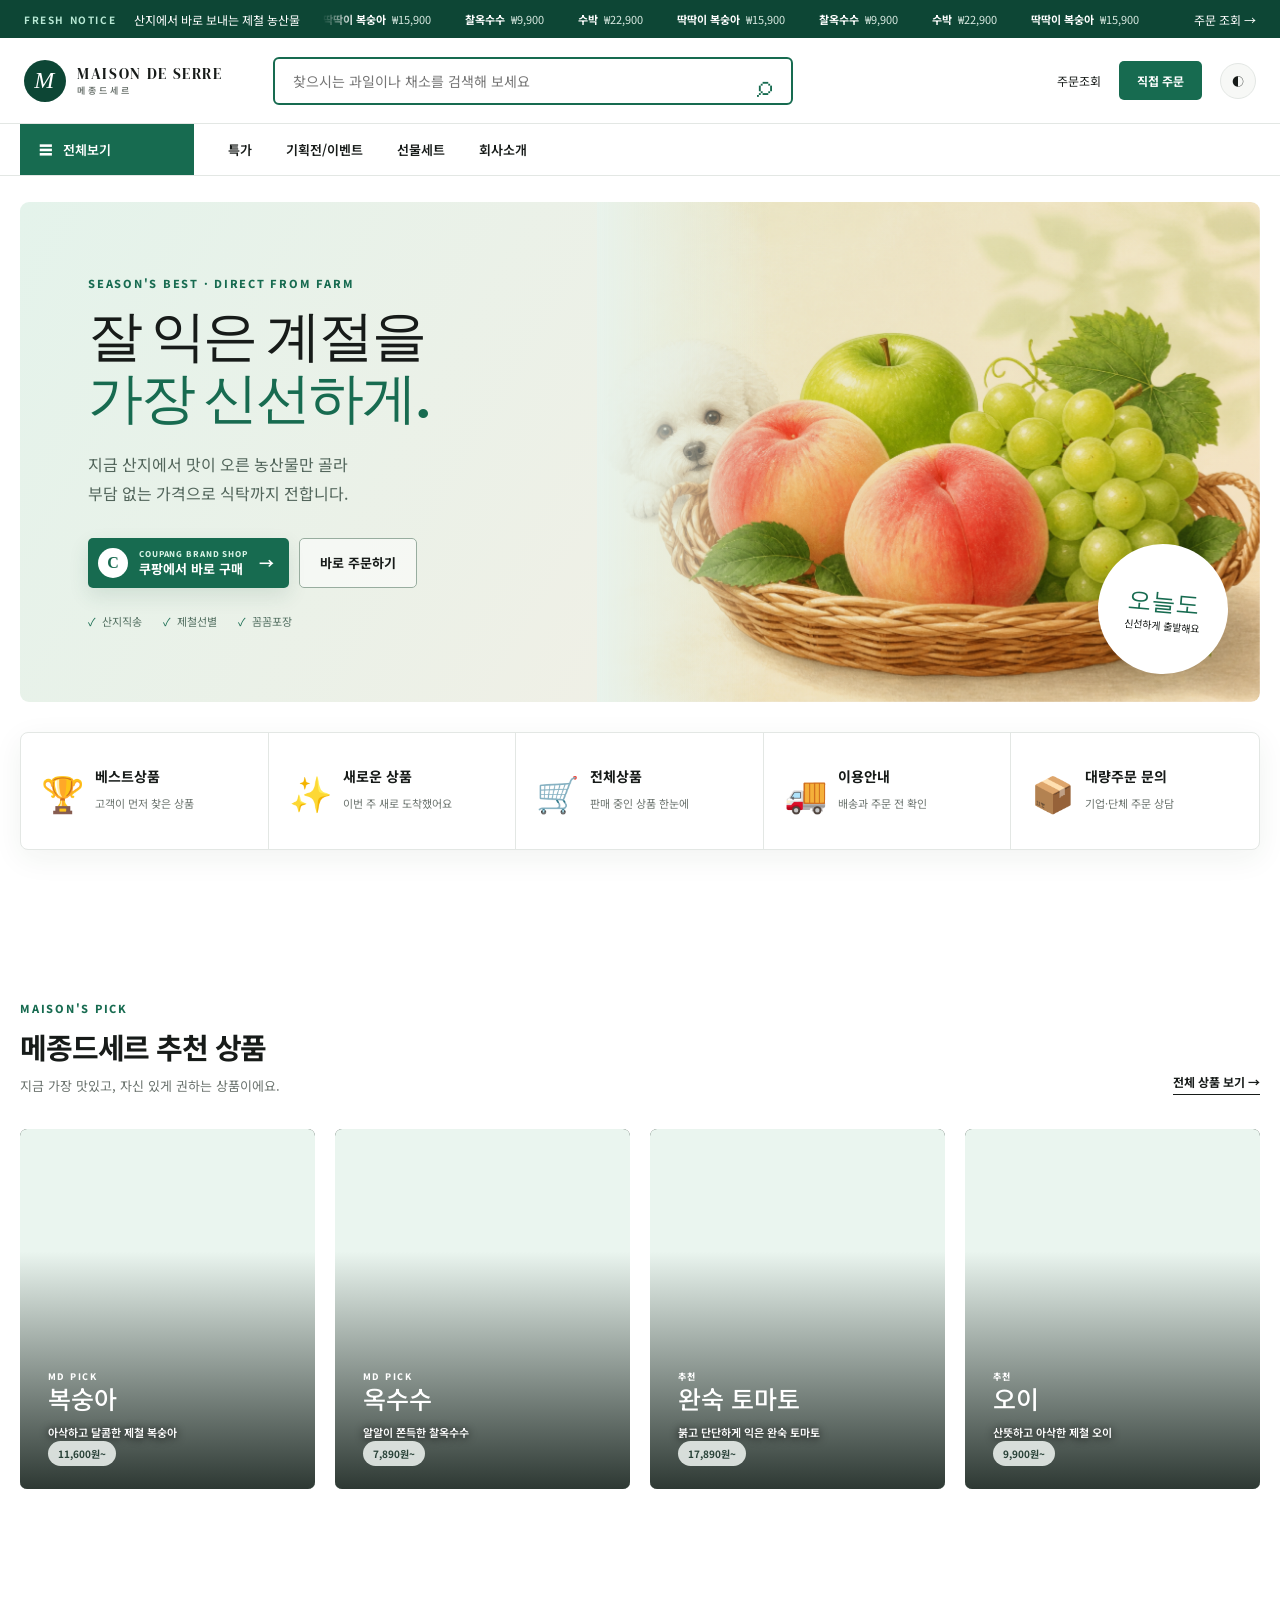
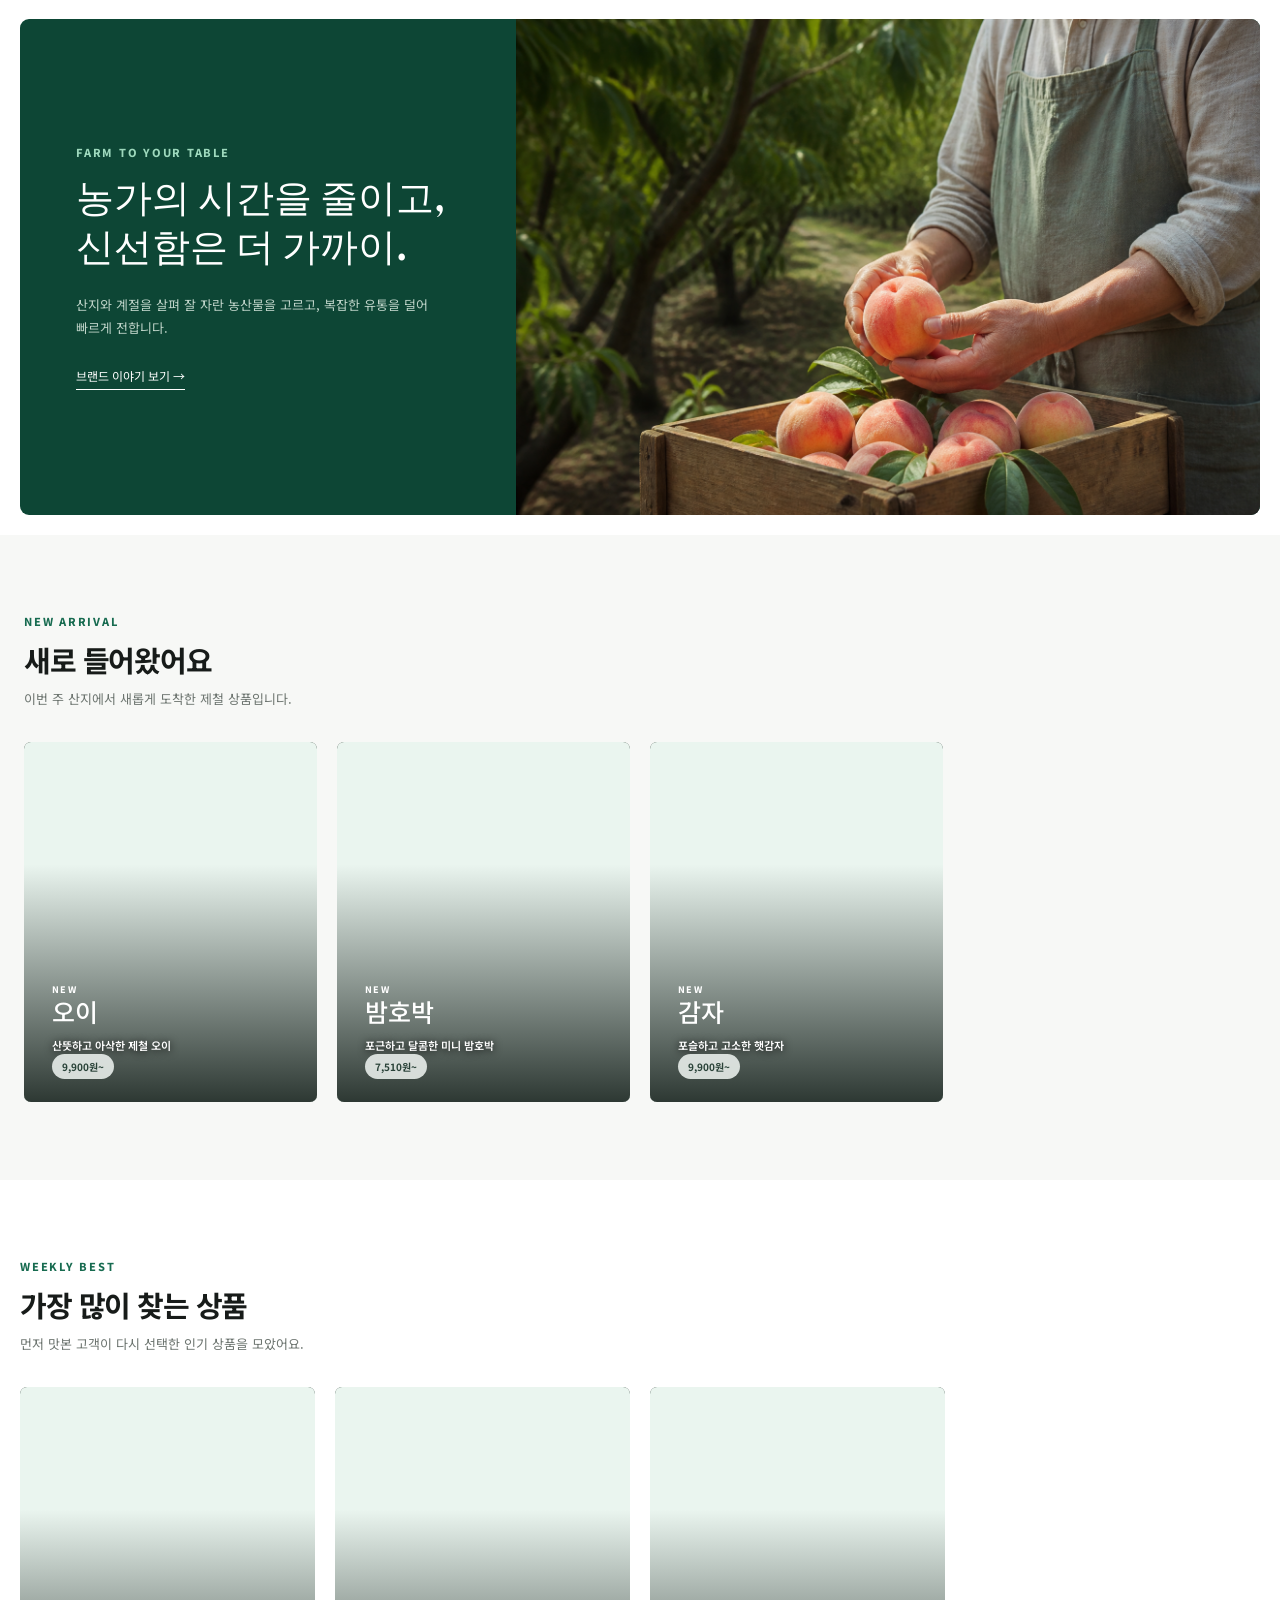
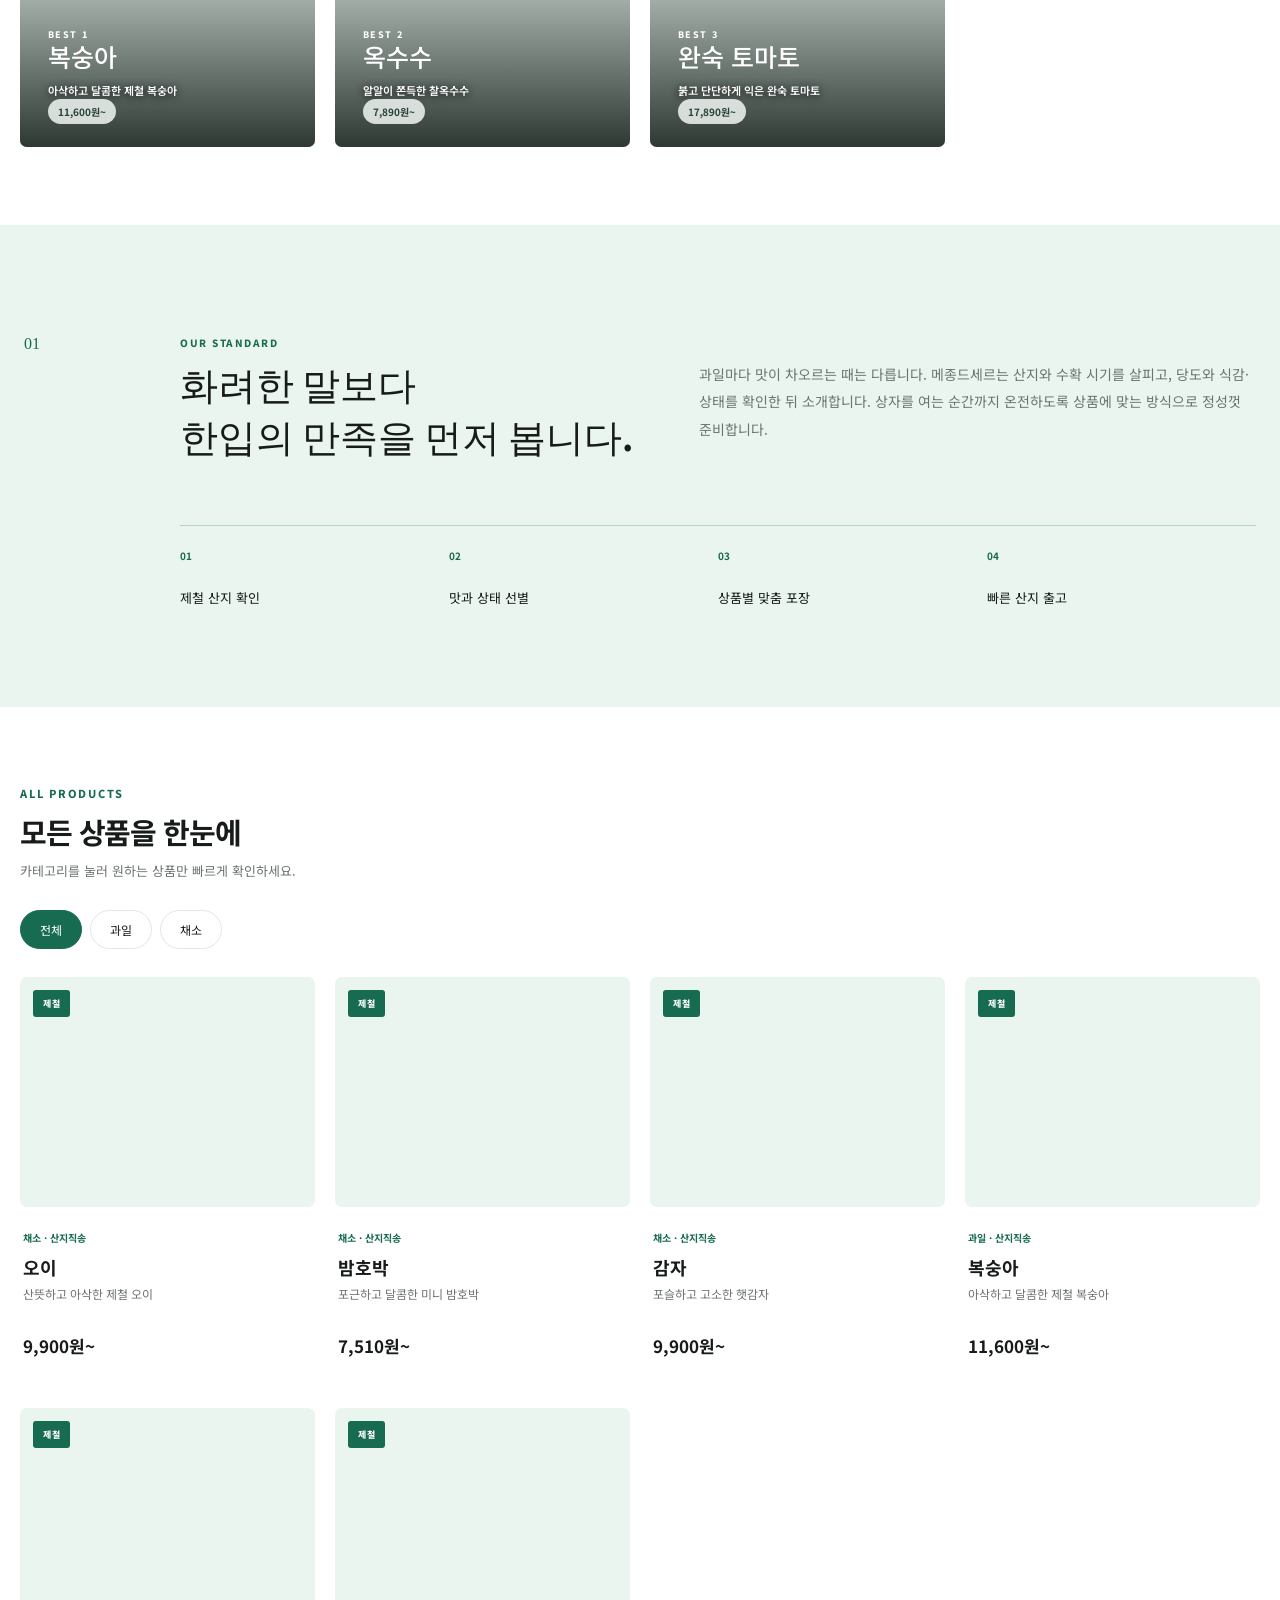
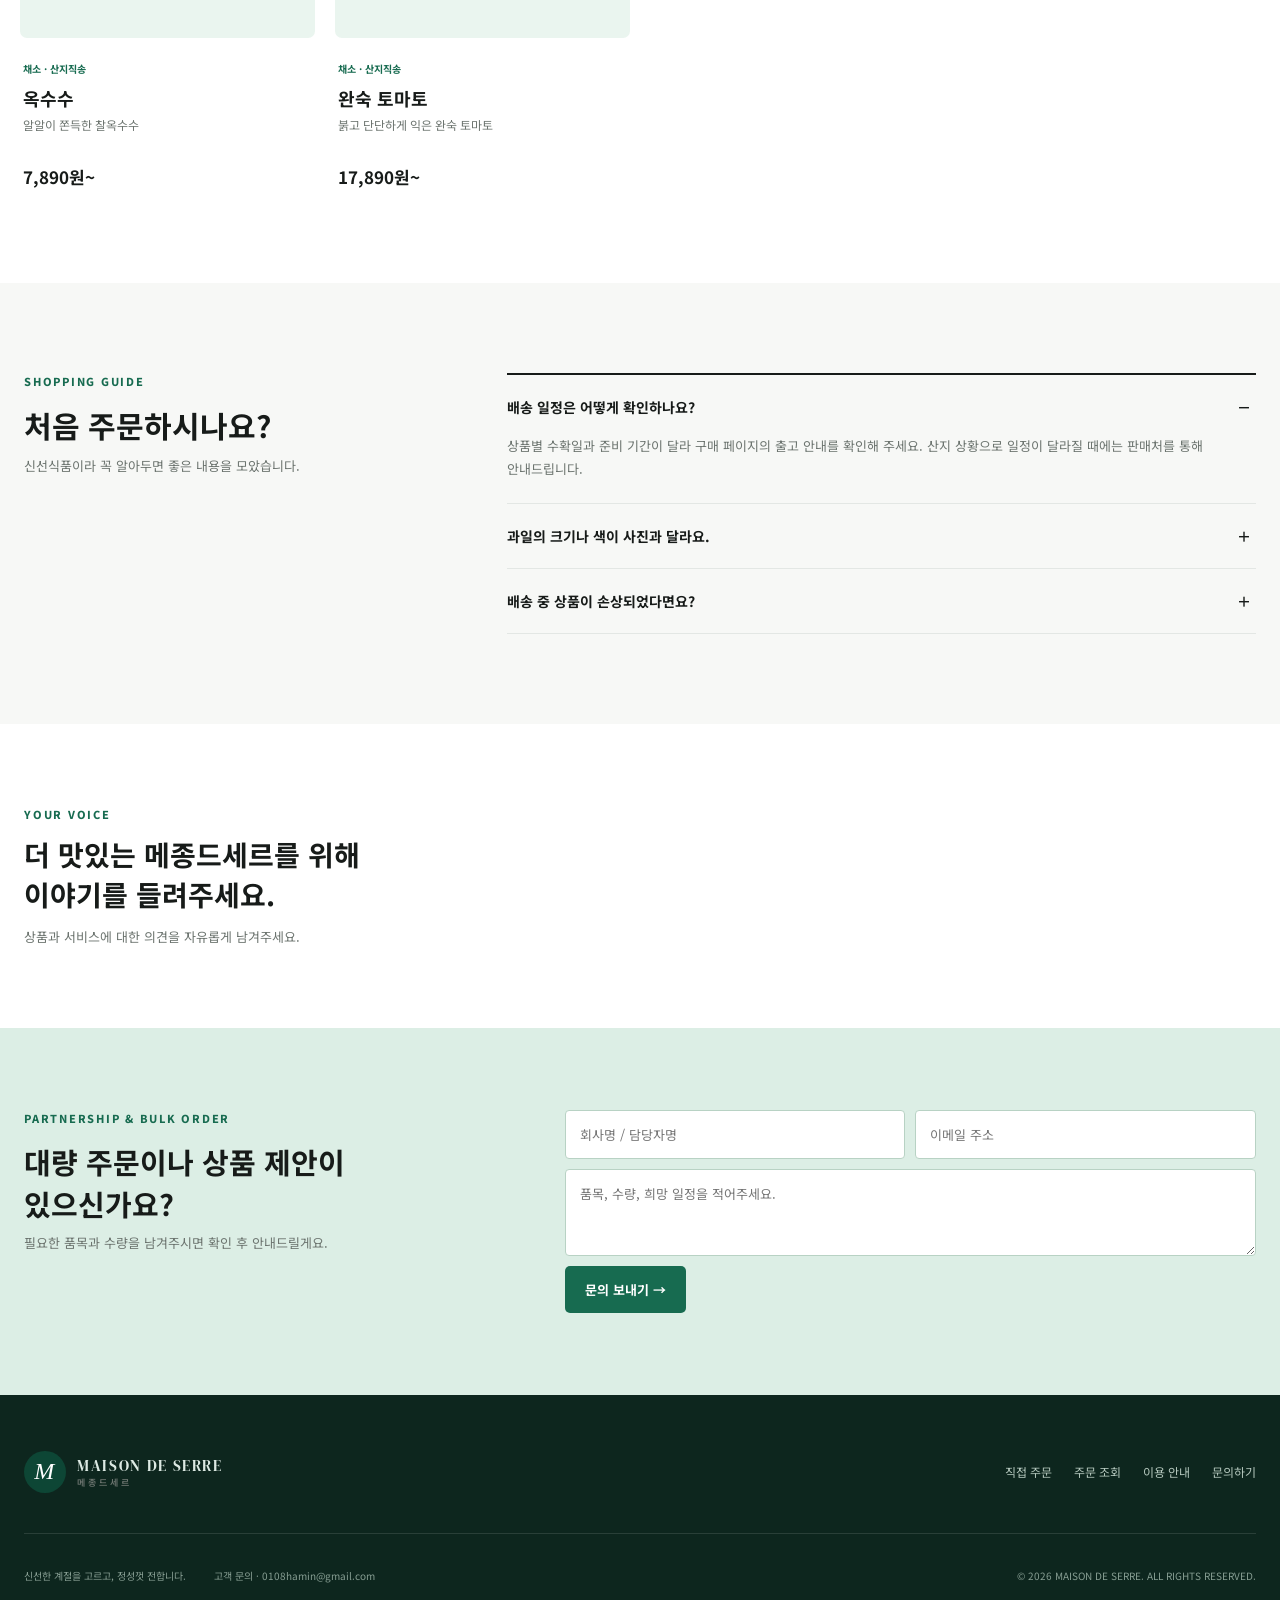
==== commit fe7b0b8d: "feat: refresh storefront and fix price ticker" ====
--- a/index.html
+++ b/index.html
@@ -23,7 +23,7 @@
   <link rel="stylesheet" href="./assets/site.css">
 </head>
 <body class="shop-home">
-  <div class="notice-bar"><strong>FRESH NOTICE</strong><span>산지에서 바로 보내는 제철 농산물</span><div class="notice-prices" id="priceTicker" aria-label="실시간 상품 가격"><span>가격 정보를 불러오는 중…</span></div><a href="order-status.html">주문 조회 →</a></div>
+  <div class="notice-bar"><strong>FRESH NOTICE</strong><span>산지에서 바로 보내는 제철 농산물</span><div class="notice-prices" aria-label="실시간 상품 가격"><div class="notice-track" id="priceTicker"><span>가격 정보를 불러오는 중…</span></div></div><a href="order-status.html">주문 조회 →</a></div>
   <header class="header shop-header">
     <a class="brand" href="#top" aria-label="메종드세르 홈"><span class="brand-mark">M</span><span>MAISON DE SERRE<small>메종드세르</small></span></a>
     <form class="site-search" id="siteSearch" role="search"><label class="sr-only" for="searchInput">상품 검색</label><input id="searchInput" type="search" placeholder="찾으시는 과일이나 채소를 검색해 보세요"><button type="submit" aria-label="검색">⌕</button></form>
@@ -81,10 +81,14 @@
       var ticker=document.getElementById('priceTicker');
       if(!ticker)return;
       items=items&&items.length?items:fallback.ticker;
-      ticker.innerHTML=items.map(function(i){
+      var html=items.map(function(i){
         var trend=i.trend==='up'?'▲':i.trend==='down'?'▼':'';
         return '<a href="'+toHref(i.url)+'" target="_blank" rel="noopener noreferrer"><b>'+i.category+'</b><span>₩'+Number(i.price).toLocaleString('ko-KR')+'</span><i class="'+(i.trend||'same')+'">'+trend+'</i></a>';
       }).join('');
+      ticker.style.animation='none';
+      ticker.innerHTML=html+html+html+html;
+      void ticker.offsetWidth;
+      ticker.style.animation='';
     }
     function renderCatalog(filter,query){var items=allItems.filter(function(i){return(filter==='전체'||(categoryMap[i.category]||'과일')===filter)&&(!query||i.category.replace(/\s/g,'').indexOf(query.replace(/\s/g,''))>-1)});document.getElementById('catalogGrid').innerHTML=items.map(function(i){return card(i,'제철',true)}).join('');document.getElementById('emptySearch').hidden=!!items.length;}
     function render(data){var fresh=data.seasonNew||fallback.seasonNew,best=data.seasonBest||fallback.seasonBest;allItems=fresh.concat(best);renderTicker(data.ticker);document.getElementById('recommendedGrid').innerHTML=best.concat(fresh).slice(0,4).map(function(i,n){return card(i,n<2?'MD PICK':'추천')}).join('');document.getElementById('newGrid').innerHTML=fresh.map(function(i){return card(i,'NEW')}).join('');document.getElementById('bestGrid').innerHTML=best.map(function(i,n){return card(i,'BEST '+(n+1))}).join('');renderCatalog('전체','');}
--- a/assets/site.css
+++ b/assets/site.css
@@ -11,7 +11,7 @@
 .product-grid .product-info h3{display:inline-block;margin:0 9px 8px 0;font-size:25px;font-weight:500}
 .product-grid .product-info strong{display:inline-block;padding:5px 10px;border-radius:999px;background:#edf3efde;color:#294238;font-size:10px;vertical-align:4px}
 .product-grid .product-info p{height:auto;margin:0;color:#fff;font-size:11px;font-weight:600;text-shadow:0 1px 8px #000}
-.notice-prices{display:flex;align-items:center;gap:18px;overflow:hidden}.notice-prices>a{display:inline-flex;align-items:center;gap:6px;white-space:nowrap}.notice-prices b{font-size:11px}.notice-prices span{color:#d9eae2;font-size:11px}.notice-prices i{font-style:normal;font-size:9px}.notice-prices i.up{color:#ffad8b}.notice-prices i.down{color:#9fd6ff}
+.notice-prices{min-width:0;flex:1;overflow:hidden;align-self:stretch;display:flex;align-items:center;margin:0 4px;border-left:1px solid #ffffff25;border-right:1px solid #ffffff25;mask-image:linear-gradient(90deg,transparent,#000 4%,#000 96%,transparent)}.notice-track{width:max-content;min-width:max-content;display:flex;align-items:center;gap:28px;will-change:transform;animation:notice-scroll 30s linear infinite}.notice-track>a{display:inline-flex;align-items:center;gap:6px;white-space:nowrap}.notice-prices:hover .notice-track{animation-play-state:paused}.notice-prices b{font-size:11px}.notice-prices span{color:#d9eae2;font-size:11px}.notice-prices i{font-style:normal;font-size:9px}.notice-prices i.up{color:#ffad8b}.notice-prices i.down{color:#9fd6ff}@keyframes notice-scroll{from{transform:translateX(0)}to{transform:translateX(calc(-50% - 14px))}}
 .comments{padding:82px max(24px,calc((100vw - 1240px)/2));display:grid;grid-template-columns:.62fr 1.38fr;gap:70px;background:var(--paper)}.comments>div:first-child>p{margin:0 0 12px;color:var(--blue);font-size:11px;font-weight:800;letter-spacing:.16em}.comments h2{margin:0;font-size:28px;line-height:1.45}.comments>div:first-child>span{display:block;margin-top:12px;color:var(--muted);font-size:13px}
 /* Shared order, lookup and admin pages */
 body:not(.shop-home) .header{position:relative}.header nav{display:flex;gap:24px;font-size:13px}.header nav a:hover{color:var(--blue)}.header .nav-cta{padding:10px 16px;border:1px solid var(--blue);border-radius:5px}.eyebrow{color:var(--blue);font-size:10px;font-weight:800;letter-spacing:.15em}.order-hero,.status-hero{padding:78px max(24px,calc((100vw - 1100px)/2)) 45px;background:var(--mint)}.order-hero h1,.status-hero h1{margin:12px 0;font:42px/1.2 "DM Serif Display","Noto Serif KR",serif}.order-hero p,.status-hero p{max-width:620px;color:var(--muted);font-size:14px;line-height:1.8}.order-section{max-width:1100px;margin:auto;padding:40px 24px 90px;display:grid;grid-template-columns:1.1fr .9fr;gap:55px}.order-form,.status-lookup,.status-card{padding:32px;display:flex;flex-direction:column;gap:15px;border:1px solid var(--line);border-radius:8px;background:var(--paper);box-shadow:var(--shadow)}.order-form label,.status-lookup label{display:flex;flex-direction:column;gap:7px;font-size:12px;font-weight:700}.order-form input,.order-form select,.status-lookup input,.status-note textarea{width:100%;padding:13px 14px;border:1px solid var(--line);border-radius:4px;background:var(--paper);color:var(--ink)}.order-row,.order-address-group{display:flex;gap:10px}.order-row>*{flex:1}.order-address-group input{min-width:0}.order-address-btn{padding:0 15px;border:1px solid var(--blue);border-radius:4px;background:transparent;color:var(--ink);cursor:pointer}.order-summary-line,.order-deposit{padding:15px;border-radius:5px;background:var(--soft)}.order-summary-line,.order-deposit-amount{display:flex;justify-content:space-between}.order-deposit{display:flex;flex-direction:column;gap:7px}.order-deposit p{margin:0}.order-deposit-label,.order-deposit-note,.order-price-note,.order-note{font-size:11px;color:var(--muted)}.order-aside{position:sticky;top:70px}.order-aside h2{font:26px "DM Serif Display","Noto Serif KR",serif}.order-guide{border-top:2px solid var(--ink)}.order-guide-item{display:flex;gap:13px;padding:18px 0;border-bottom:1px solid var(--line);color:var(--muted);font-size:13px;line-height:1.7}.order-guide-item span{color:var(--blue);font-weight:700}.status-section{max-width:680px;margin:auto;padding:35px 24px 90px}.status-card{margin-top:20px}.status-card dl{display:grid;grid-template-columns:auto 1fr;gap:10px 20px;font-size:13px}.status-card dt{color:var(--muted)}.status-card dd{margin:0;font-weight:700}.status-note{display:flex;flex-direction:column;gap:10px}.admin-section{max-width:1200px}.admin-toolbar{display:flex;gap:8px;margin-bottom:15px}.admin-table-wrap{overflow:auto;border:1px solid var(--line);border-radius:7px}.admin-table{width:100%;border-collapse:collapse;white-space:nowrap;font-size:12px}.admin-table th,.admin-table td{padding:11px;border-bottom:1px solid var(--line);text-align:left}.admin-table th{background:var(--soft)}.admin-status-cell{display:flex;gap:7px}.admin-status-msg{color:var(--blue)}
@@ -19,8 +19,8 @@
 @media(max-width:600px){.notice-bar{padding:0 14px}.notice-bar strong{display:none}.header{flex-wrap:wrap;height:auto;padding:12px 16px}.site-search{order:3;flex-basis:100%;max-width:none}.header-actions{gap:8px}.header-actions .order-cta{padding:9px 12px}.category-nav{top:0}.category-all{min-width:auto}.market-hero{margin:12px;border-radius:6px}.hero-copy{padding:34px 24px}.hero-copy h1{font-size:42px}.hero-copy>p:not(.hero-kicker){font-size:14px}.hero-actions{flex-direction:column}.hero-actions a{width:100%}.hero-visual{height:280px}.hero-badge{width:100px;height:100px;right:15px;bottom:15px}.quick-categories{margin:18px 12px 48px}.quick-categories a{grid-template-columns:44px 1fr;padding:14px}.quick-categories a>span{font-size:28px}.products-section,.catalog{margin:0;padding:55px 16px}.soft-section{padding-left:16px;padding-right:16px}.section-head{align-items:start}.section-head h2{font-size:25px}.section-head>a{display:none}.product-grid{display:flex;overflow-x:auto;scroll-snap-type:x mandatory}.product-card{min-width:78vw;scroll-snap-align:start}.product-image{height:270px}.wide-promo{margin:10px 12px}.wide-promo>div{padding:38px 25px}.wide-promo h2{font-size:31px}.brand-story{padding:65px 20px;grid-template-columns:1fr;gap:14px}.story-number{display:none}.brand-story>p,.standards{grid-column:1}.brand-story h2{font-size:31px}.standards{grid-template-columns:1fr 1fr}.catalog-grid{grid-template-columns:1fr 1fr;gap:25px 12px}.catalog-grid .product-image{height:170px}.catalog-grid .product-info p{display:none}.guide,.contact{padding:65px 20px}.contact-form{grid-template-columns:1fr}.contact-form textarea{grid-column:auto}.footer-top,.footer-info{display:block}.footer-links{margin-top:25px;flex-wrap:wrap}.footer-info p:last-child{margin-left:0}body:not(.shop-home) .header{flex-wrap:nowrap}.order-hero,.status-hero{padding:55px 20px 30px}.order-section,.status-section{padding:25px 18px 70px}.order-form,.status-lookup,.status-card{padding:21px}.order-row{flex-direction:column}}
 @media(prefers-reduced-motion:reduce){html{scroll-behavior:auto}.product-image img{transition:none}}
 @media(max-width:600px){.product-grid .product-image{height:100%}}
-@media(max-width:900px){.notice-bar>span{display:none}.notice-prices{flex:1}.notice-prices>a:nth-child(n+3){display:none}.comments{grid-template-columns:1fr;gap:35px}}
-@media(max-width:600px){.notice-prices>a:nth-child(n+2){display:none}.comments{padding:60px 20px}}
+@media(max-width:900px){.notice-bar>span{display:none}.notice-prices{flex:1}.comments{grid-template-columns:1fr;gap:35px}}
+@media(max-width:600px){.notice-bar{gap:9px}.notice-track{gap:22px;animation-duration:24s}.comments{padding:60px 20px}}
 
 /* Purchase-focused hero CTA and reserved category pages */
 .coupang-cta{gap:11px;padding:10px 15px 10px 10px;box-shadow:0 8px 20px #245e421f;transition:transform .2s,box-shadow .2s}.coupang-cta:hover{transform:translateY(-2px);box-shadow:0 11px 24px #245e4230}.coupang-cta>span:nth-child(2){display:flex;flex-direction:column;align-items:flex-start;line-height:1.25}.coupang-cta small{margin-bottom:2px;color:#d8f3e6;font-size:8px;font-weight:800;letter-spacing:.11em}.coupang-cta b{font-size:15px}.coupang-icon{width:30px;height:30px;display:grid;place-items:center;flex:none;border-radius:50%;background:#fff;color:var(--blue);font:700 16px Georgia}.placeholder-main{min-height:calc(100vh - 180px);padding:110px 24px;background:linear-gradient(145deg,var(--soft),var(--paper))}.placeholder-card{max-width:760px;margin:auto;padding:70px;border:1px solid var(--line);border-radius:10px;background:var(--paper);box-shadow:var(--shadow);text-align:center}.placeholder-card .eyebrow{margin:0 0 14px}.placeholder-card h1{margin:0;font:44px/1.2 "DM Serif Display","Noto Serif KR",serif}.placeholder-card>p{margin:20px auto 30px;max-width:510px;color:var(--muted);font-size:14px;line-height:1.8}.placeholder-actions{display:flex;justify-content:center;gap:10px}
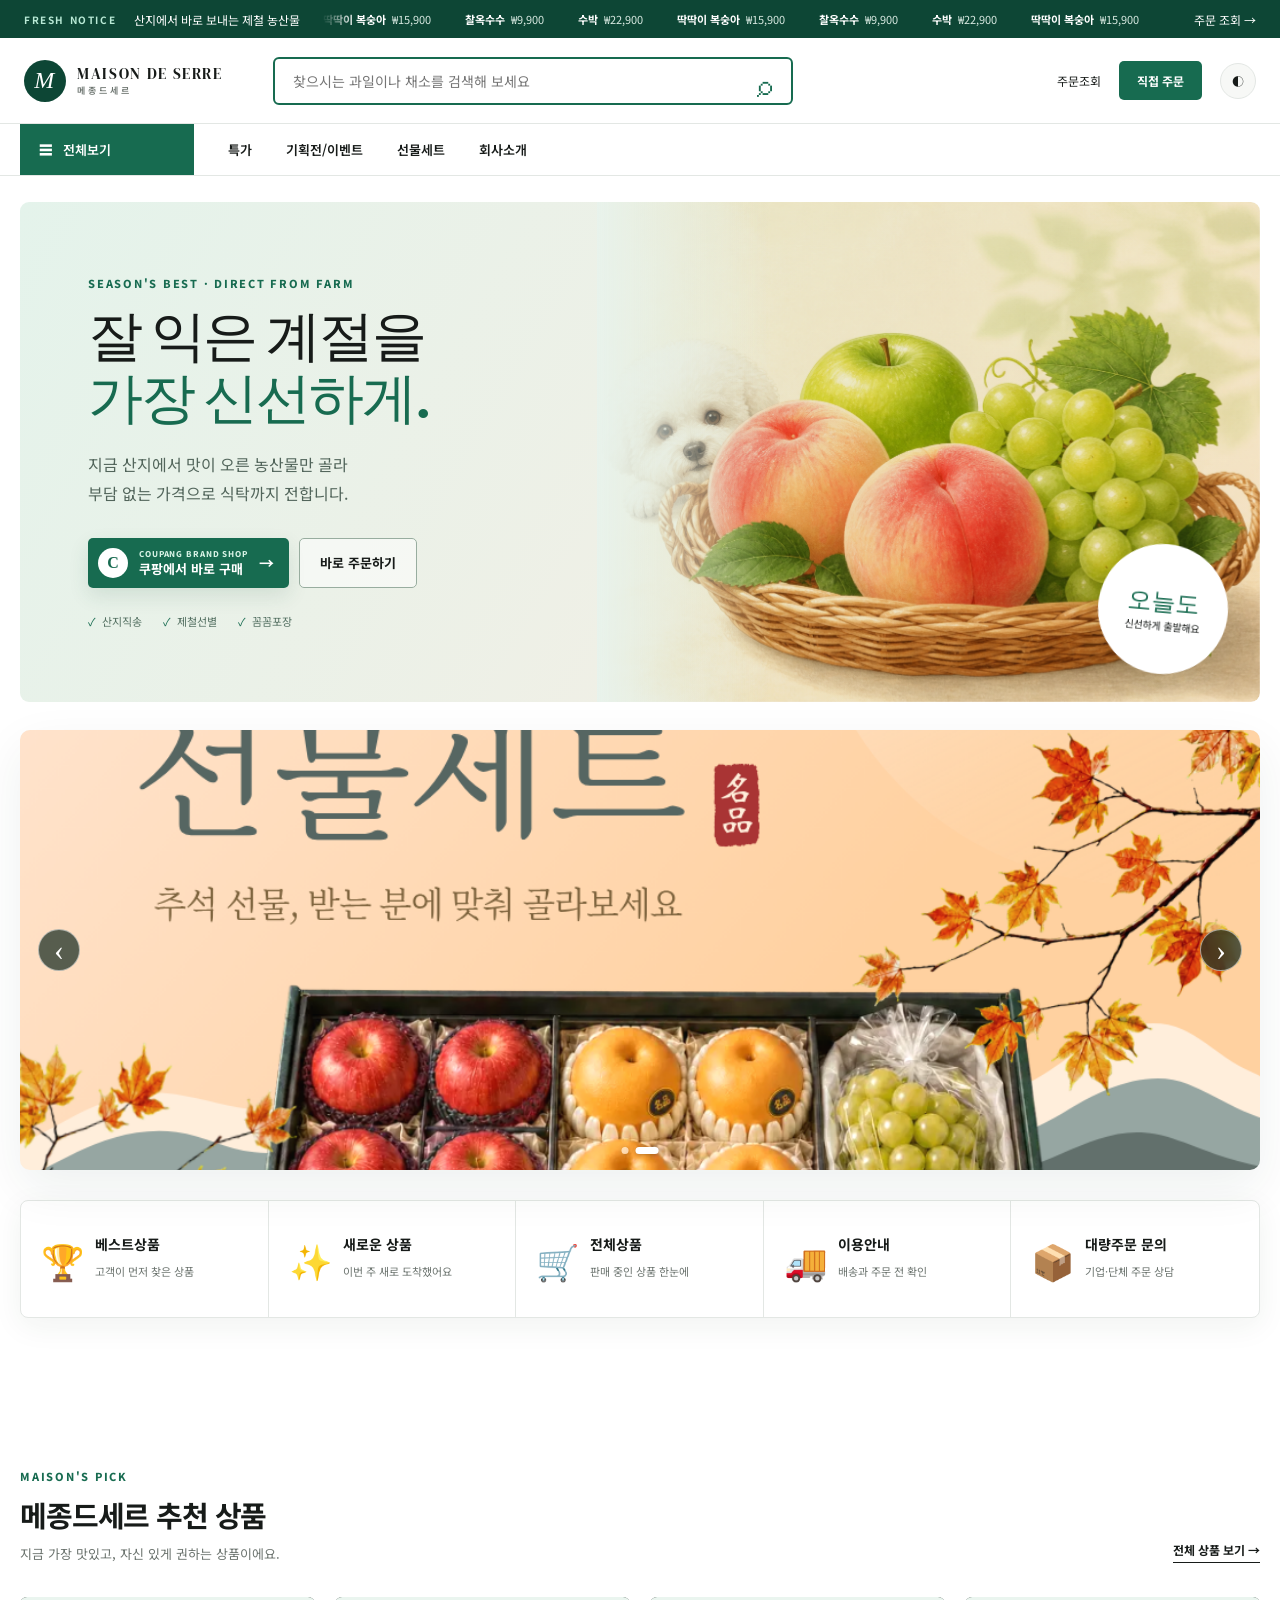
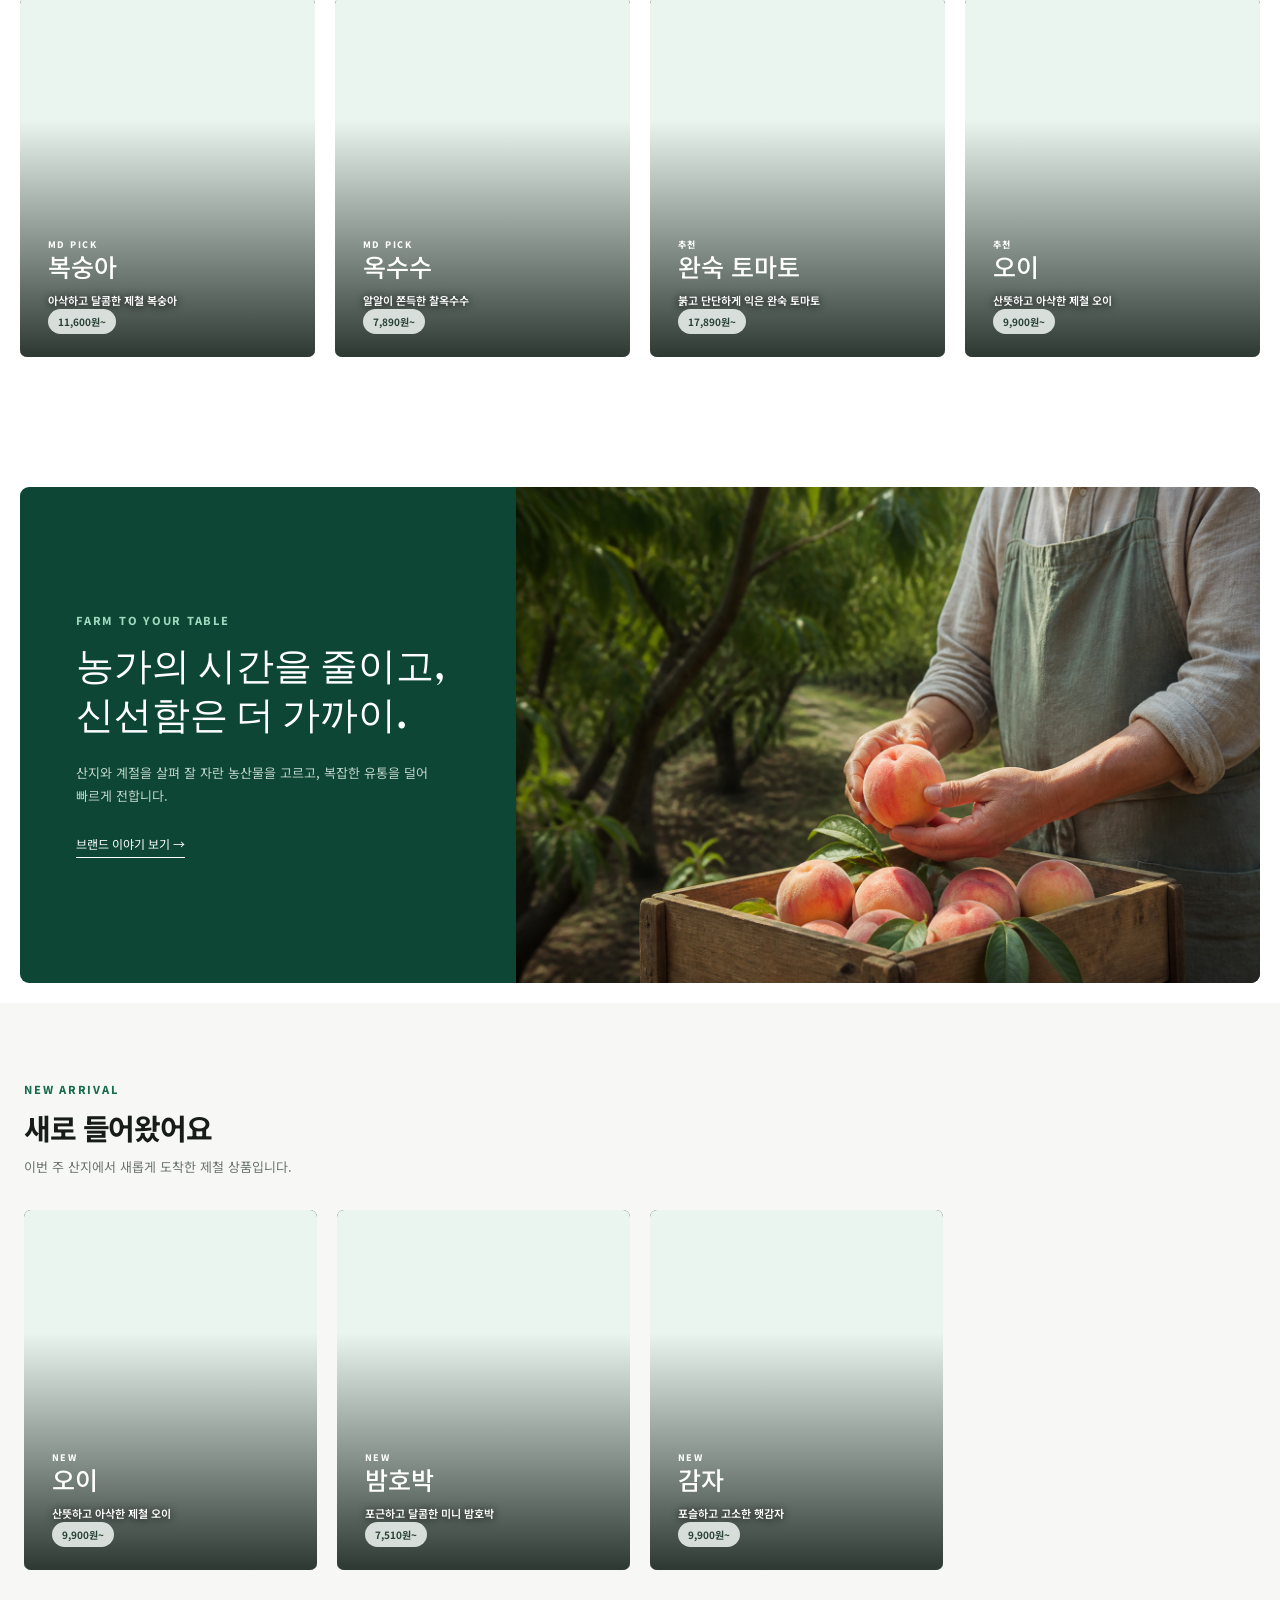
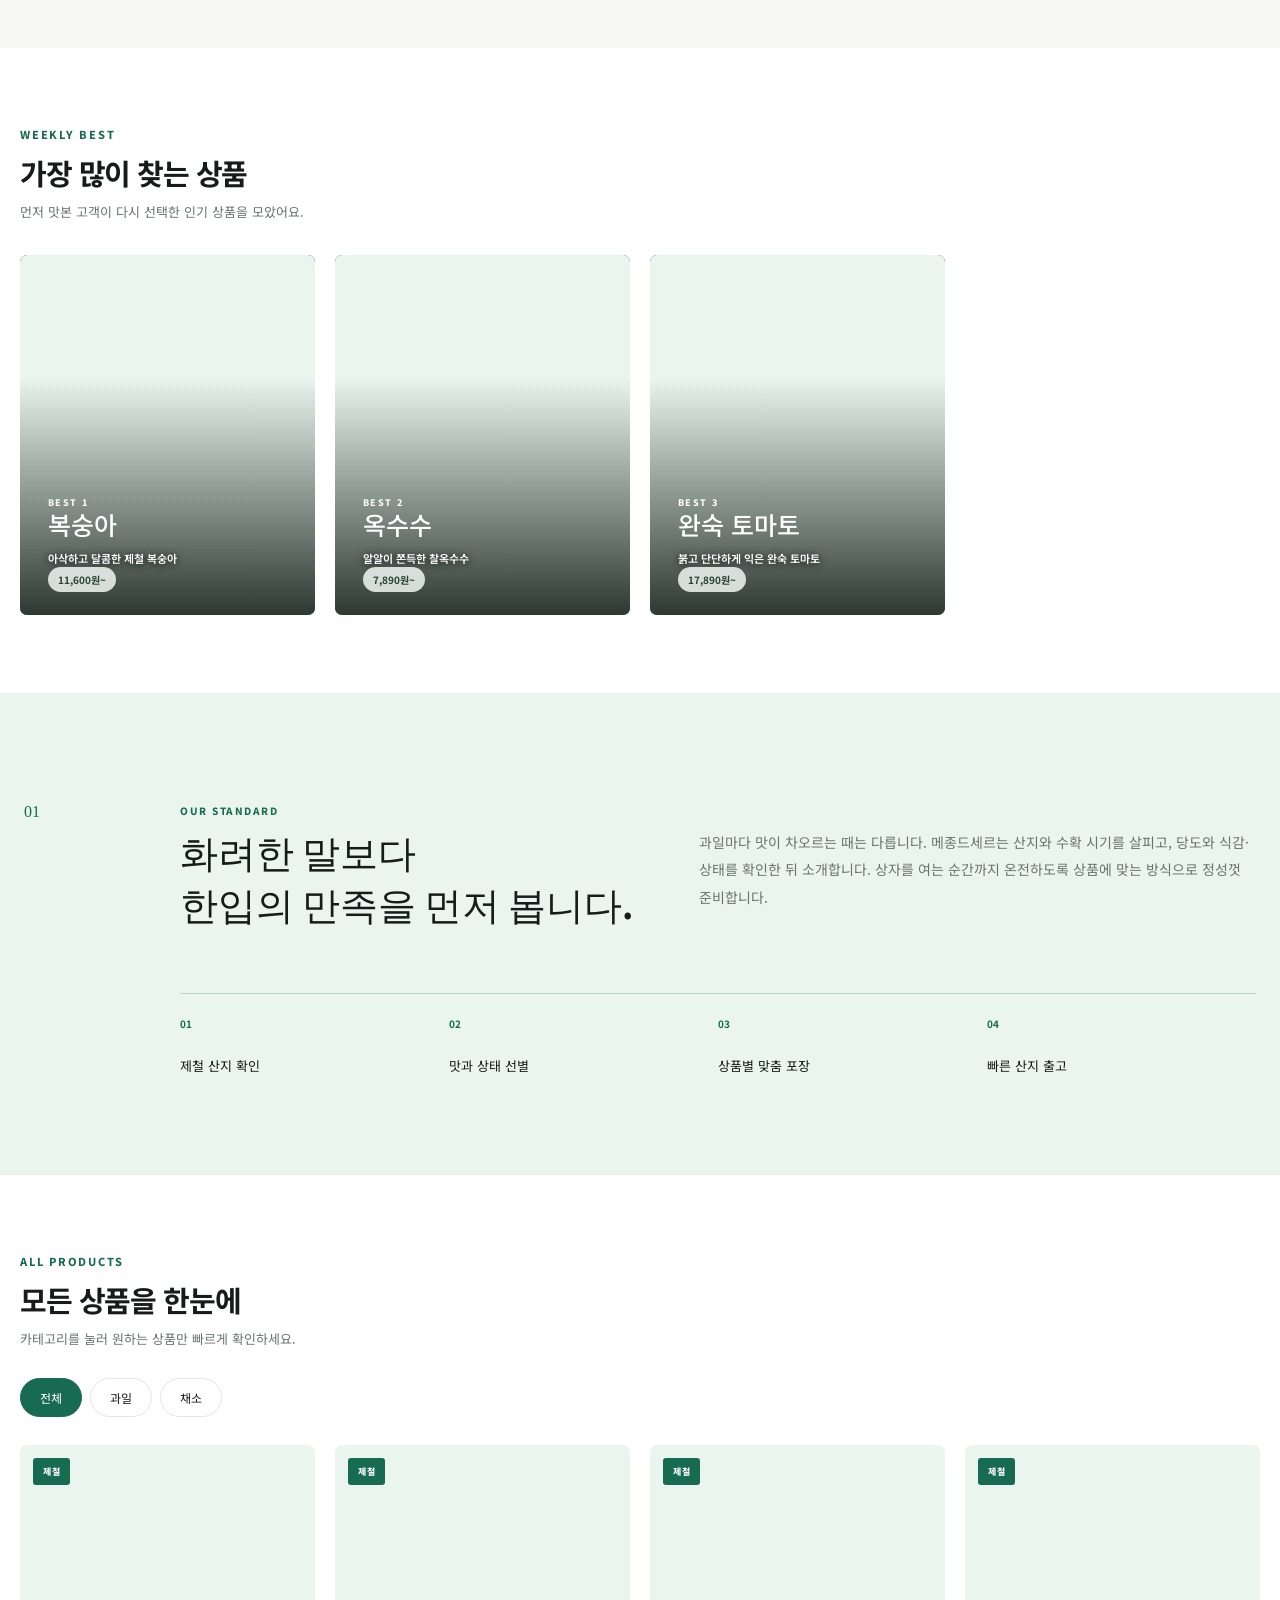
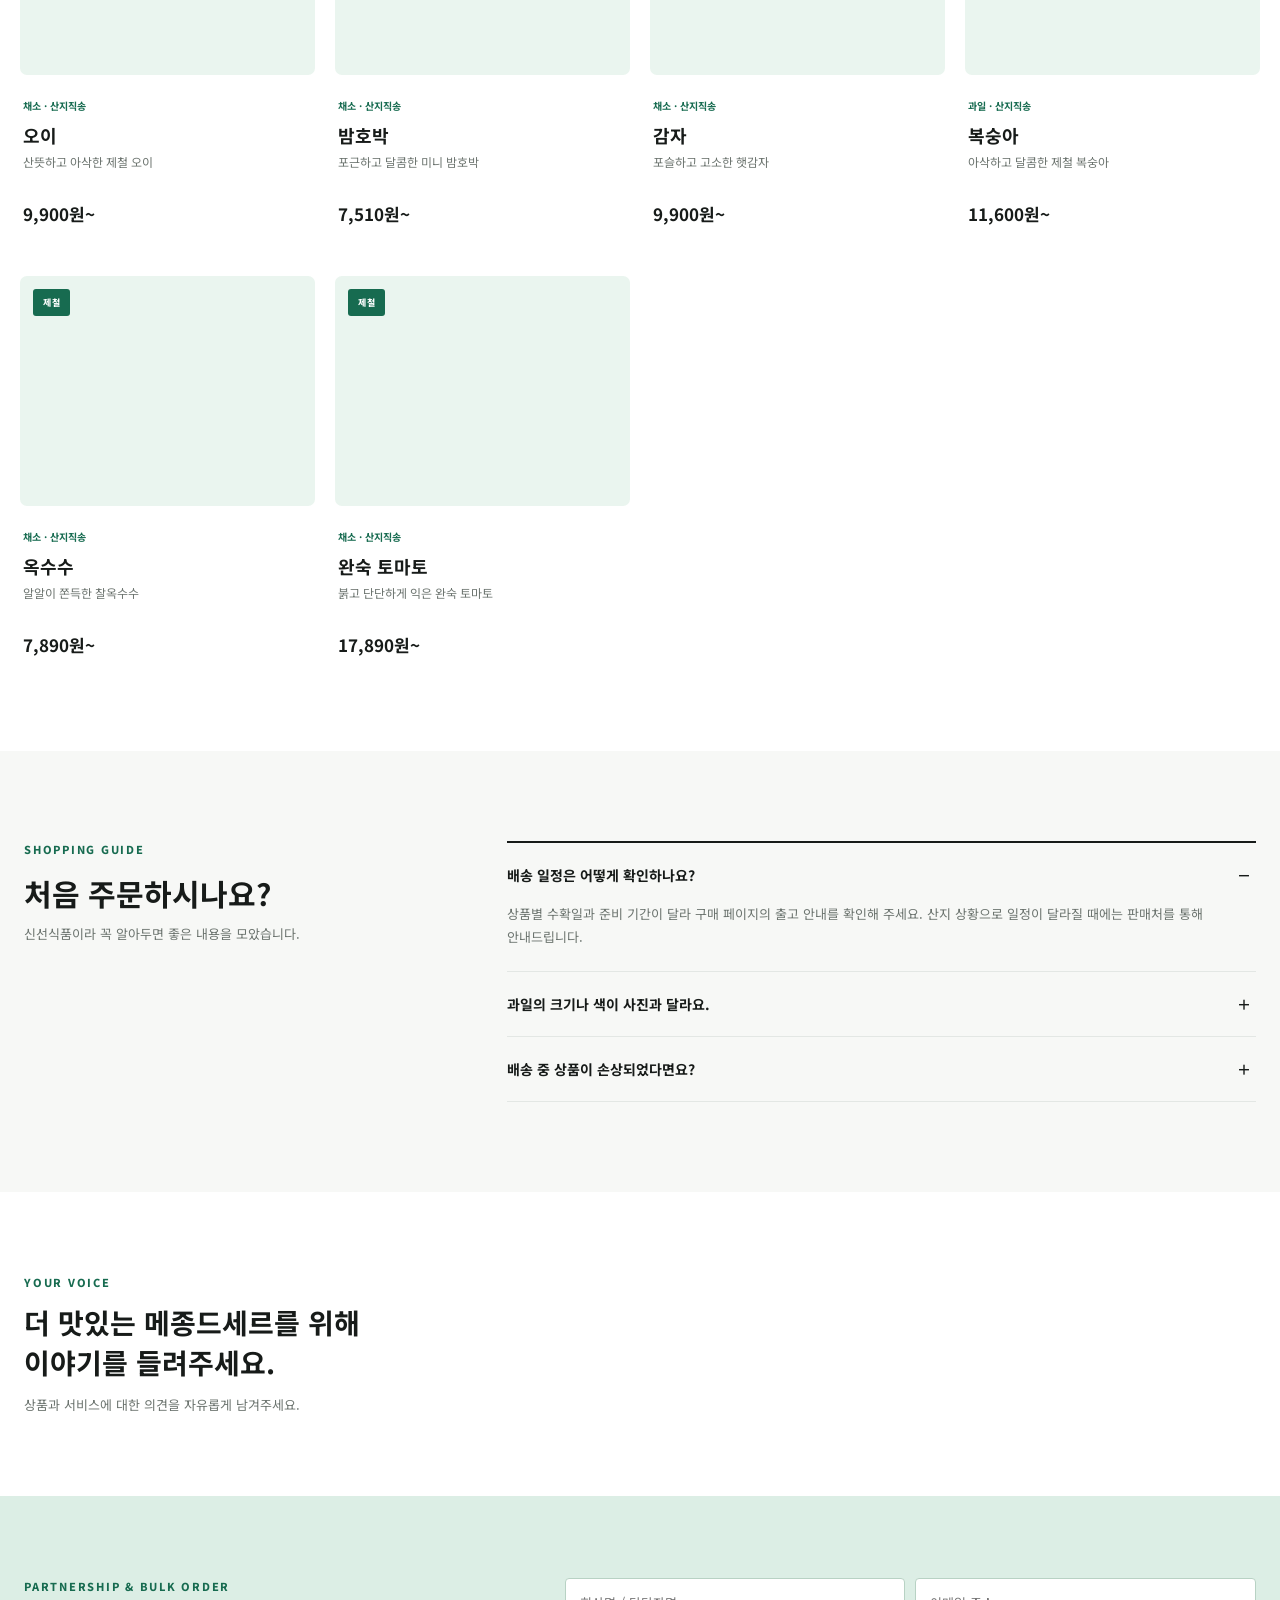
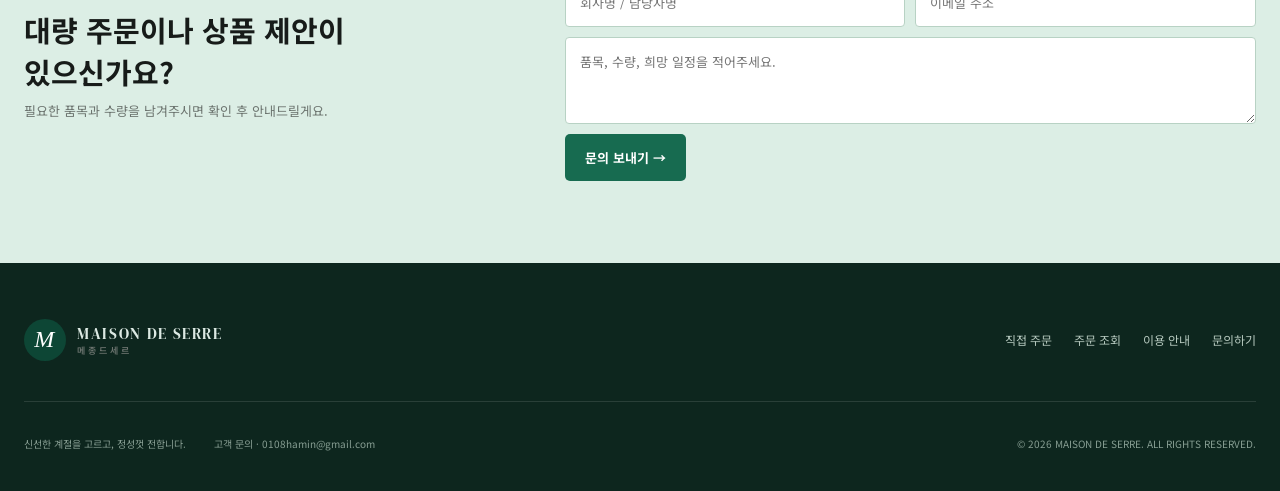
==== commit 81765edc: "feat: add rotating homepage banners" ====
--- a/index.html
+++ b/index.html
@@ -35,6 +35,14 @@
       <div class="hero-copy"><p class="hero-kicker">SEASON'S BEST · DIRECT FROM FARM</p><h1>잘 익은 계절을<br><em>가장 신선하게.</em></h1><p>지금 산지에서 맛이 오른 농산물만 골라<br>부담 없는 가격으로 식탁까지 전합니다.</p><div class="hero-actions"><a class="button primary coupang-cta" href="https://shop.coupang.com/A01623310" target="_blank" rel="noopener noreferrer" aria-label="메종드세르 쿠팡 브랜드숍에서 구매하기"><span class="coupang-icon" aria-hidden="true">C</span><span><small>COUPANG BRAND SHOP</small>쿠팡에서 바로 구매</span><b aria-hidden="true">→</b></a><a class="button ghost" href="order.html">바로 주문하기</a></div><ul class="hero-points"><li>산지직송</li><li>제철선별</li><li>꼼꼼포장</li></ul></div>
       <div class="hero-visual"><img src="./assets/bichon-fruit-hero-v2.png" width="1537" height="1023" alt="제철 과일과 메종드세르 비숑 캐릭터" fetchpriority="high"><div class="hero-badge"><strong>오늘도</strong><span>신선하게 출발해요</span></div></div>
     </section>
+    <section class="banner-carousel" aria-label="메종드세르 주요 안내 배너" aria-roledescription="carousel">
+      <div class="banner-viewport"><div class="banner-track" id="bannerTrack">
+        <a class="banner-slide" href="order.html" aria-label="당일 주문과 당일 배송 안내"><img src="./assets/banner-same-day.png" width="1080" height="1080" alt="오전 7시 주문 건까지 당일 출발하는 당일 주문·배송 안내"></a>
+        <a class="banner-slide" href="gift.html" aria-label="명절 과일 선물세트 보기"><img src="./assets/banner-gift-set.png" width="1080" height="1080" alt="사과, 배, 샤인머스캣, 감으로 구성된 명절 과일 선물세트"></a>
+      </div></div>
+      <button class="banner-arrow banner-prev" type="button" aria-label="이전 배너">‹</button><button class="banner-arrow banner-next" type="button" aria-label="다음 배너">›</button>
+      <div class="banner-dots" aria-label="배너 선택"><button class="active" type="button" aria-label="첫 번째 배너 보기" aria-current="true"></button><button type="button" aria-label="두 번째 배너 보기"></button></div>
+    </section>
     <section class="quick-categories" aria-label="홈페이지 바로가기"><a href="#best-products"><span>🏆</span><b>베스트상품</b><small>고객이 먼저 찾은 상품</small></a><a href="#new-products"><span>✨</span><b>새로운 상품</b><small>이번 주 새로 도착했어요</small></a><a href="#all-products"><span>🛒</span><b>전체상품</b><small>판매 중인 상품 한눈에</small></a><a href="#guide"><span>🚚</span><b>이용안내</b><small>배송과 주문 전 확인</small></a><a href="#contact"><span>📦</span><b>대량주문 문의</b><small>기업·단체 주문 상담</small></a></section>
     <section class="products-section" id="recommended"><div class="section-head"><div><p>MAISON'S PICK</p><h2>메종드세르 추천 상품</h2><span>지금 가장 맛있고, 자신 있게 권하는 상품이에요.</span></div><a href="#all-products">전체 상품 보기 →</a></div><div class="product-grid" id="recommendedGrid"></div></section>
     <section class="wide-promo" id="story"><div><p>FARM TO YOUR TABLE</p><h2>농가의 시간을 줄이고,<br>신선함은 더 가까이.</h2><span>산지와 계절을 살펴 잘 자란 농산물을 고르고, 복잡한 유통을 덜어 빠르게 전합니다.</span><a href="#brand-story">브랜드 이야기 보기 →</a></div><img src="./assets/farm-peach-story.png" width="1536" height="1024" alt="산지에서 복숭아를 선별하는 모습" loading="lazy"></section>
@@ -46,8 +54,17 @@
     <section class="comments" id="comments"><div><p>YOUR VOICE</p><h2>더 맛있는 메종드세르를 위해<br>이야기를 들려주세요.</h2><span>상품과 서비스에 대한 의견을 자유롭게 남겨주세요.</span></div><div id="disqus_thread"></div></section>
     <section class="contact" id="contact"><div><p>PARTNERSHIP & BULK ORDER</p><h2>대량 주문이나 상품 제안이 있으신가요?</h2><span>필요한 품목과 수량을 남겨주시면 확인 후 안내드릴게요.</span></div><form class="contact-form" action="https://formspree.io/f/mbgrqpvg" method="POST"><input type="text" name="name" aria-label="담당자명" placeholder="회사명 / 담당자명" required><input type="email" name="email" aria-label="이메일" placeholder="이메일 주소" required><textarea name="message" rows="3" aria-label="문의 내용" placeholder="품목, 수량, 희망 일정을 적어주세요." required></textarea><button class="button primary" type="submit">문의 보내기 →</button><p id="formNote" role="status" hidden></p></form></section>
   </main>
+  <nav class="mobile-dock" aria-label="모바일 빠른 메뉴"><a href="#top"><span>⌂</span><b>홈</b></a><a href="#all-products"><span>☰</span><b>카테고리</b></a><a class="dock-shop" href="https://shop.coupang.com/A01623310" target="_blank" rel="noopener noreferrer"><span>C</span><b>쿠팡구매</b></a><a href="order-status.html"><span>▤</span><b>주문조회</b></a><a href="#contact"><span>· · ·</span><b>문의</b></a></nav>
   <footer><div class="footer-top"><div class="brand footer-brand"><span class="brand-mark">M</span><span>MAISON DE SERRE<small>메종드세르</small></span></div><div class="footer-links"><a href="order.html">직접 주문</a><a href="order-status.html">주문 조회</a><a href="#guide">이용 안내</a><a href="#contact">문의하기</a></div></div><div class="footer-info"><p>신선한 계절을 고르고, 정성껏 전합니다.</p><p>고객 문의 · 0108hamin@gmail.com</p><p>© 2026 MAISON DE SERRE. ALL RIGHTS RESERVED.</p></div></footer>
   <script>
+  (function(){
+    var carousel=document.querySelector('.banner-carousel'),track=document.getElementById('bannerTrack');if(!carousel||!track)return;
+    var slides=track.children,dots=carousel.querySelectorAll('.banner-dots button'),index=0,timer;
+    function show(next,manual){index=(next+slides.length)%slides.length;track.style.transform='translateX(-'+(index*100)+'%)';dots.forEach(function(dot,i){dot.classList.toggle('active',i===index);if(i===index)dot.setAttribute('aria-current','true');else dot.removeAttribute('aria-current')});if(manual)restart()}
+    function start(){if(slides.length>1&&!window.matchMedia('(prefers-reduced-motion: reduce)').matches)timer=setInterval(function(){show(index+1,false)},5000)}function stop(){clearInterval(timer)}function restart(){stop();start()}
+    carousel.querySelector('.banner-prev').addEventListener('click',function(){show(index-1,true)});carousel.querySelector('.banner-next').addEventListener('click',function(){show(index+1,true)});dots.forEach(function(dot,i){dot.addEventListener('click',function(){show(i,true)})});
+    carousel.addEventListener('mouseenter',stop);carousel.addEventListener('mouseleave',start);carousel.addEventListener('focusin',stop);carousel.addEventListener('focusout',start);document.addEventListener('visibilitychange',function(){document.hidden?stop():restart()});start();
+  })();
   (function(){
     function isMobileDevice(){return /Android|iPhone|iPad|iPod|Mobile|Windows Phone/i.test(navigator.userAgent)||window.matchMedia('(max-width:900px)').matches;}
     function toDeviceUrl(href){
--- a/assets/site.css
+++ b/assets/site.css
@@ -22,6 +22,32 @@
 @media(max-width:900px){.notice-bar>span{display:none}.notice-prices{flex:1}.comments{grid-template-columns:1fr;gap:35px}}
 @media(max-width:600px){.notice-bar{gap:9px}.notice-track{gap:22px;animation-duration:24s}.comments{padding:60px 20px}}
 
+/* Rotating campaign banners */
+.banner-carousel{max-width:1240px;margin:28px auto 0;position:relative;overflow:hidden;border-radius:10px;background:var(--soft);box-shadow:var(--shadow)}
+.banner-viewport{overflow:hidden}.banner-track{display:flex;transition:transform .6s cubic-bezier(.22,.61,.36,1);will-change:transform}.banner-slide{min-width:100%;height:440px;display:block;background:#f2dfbc}.banner-slide img{width:100%;height:100%;display:block;object-fit:cover;object-position:center 44%}
+.banner-arrow{width:42px;height:42px;position:absolute;top:50%;z-index:2;transform:translateY(-50%);border:1px solid #fff8;border-radius:50%;background:#10251db3;color:#fff;font:300 30px/1 Georgia;cursor:pointer;backdrop-filter:blur(7px)}.banner-prev{left:18px}.banner-next{right:18px}.banner-arrow:hover{background:#10251de8}
+.banner-dots{position:absolute;left:50%;bottom:16px;z-index:2;display:flex;gap:7px;transform:translateX(-50%)}.banner-dots button{width:7px;height:7px;padding:0;border:0;border-radius:99px;background:#ffffff9c;box-shadow:0 1px 5px #0004;cursor:pointer;transition:width .25s,background .25s}.banner-dots button.active{width:23px;background:#fff}
+@media(max-width:900px){.banner-carousel{margin:18px 18px 0}.banner-slide{height:390px}}
+@media(max-width:600px){.banner-carousel{margin:12px 12px 0;border-radius:8px}.banner-slide{height:auto;aspect-ratio:1/1}.banner-slide img{object-position:center}.banner-arrow{width:34px;height:34px;font-size:24px}.banner-prev{left:10px}.banner-next{right:10px}.banner-dots{bottom:11px}}
+@media(prefers-reduced-motion:reduce){.banner-track{transition:none}}
+
 /* Purchase-focused hero CTA and reserved category pages */
 .coupang-cta{gap:11px;padding:10px 15px 10px 10px;box-shadow:0 8px 20px #245e421f;transition:transform .2s,box-shadow .2s}.coupang-cta:hover{transform:translateY(-2px);box-shadow:0 11px 24px #245e4230}.coupang-cta>span:nth-child(2){display:flex;flex-direction:column;align-items:flex-start;line-height:1.25}.coupang-cta small{margin-bottom:2px;color:#d8f3e6;font-size:8px;font-weight:800;letter-spacing:.11em}.coupang-cta b{font-size:15px}.coupang-icon{width:30px;height:30px;display:grid;place-items:center;flex:none;border-radius:50%;background:#fff;color:var(--blue);font:700 16px Georgia}.placeholder-main{min-height:calc(100vh - 180px);padding:110px 24px;background:linear-gradient(145deg,var(--soft),var(--paper))}.placeholder-card{max-width:760px;margin:auto;padding:70px;border:1px solid var(--line);border-radius:10px;background:var(--paper);box-shadow:var(--shadow);text-align:center}.placeholder-card .eyebrow{margin:0 0 14px}.placeholder-card h1{margin:0;font:44px/1.2 "DM Serif Display","Noto Serif KR",serif}.placeholder-card>p{margin:20px auto 30px;max-width:510px;color:var(--muted);font-size:14px;line-height:1.8}.placeholder-actions{display:flex;justify-content:center;gap:10px}
 @media(max-width:600px){.coupang-cta{padding:10px 16px}.placeholder-main{padding:55px 16px}.placeholder-card{padding:50px 22px}.placeholder-card h1{font-size:34px}.placeholder-actions{flex-direction:column}}
+
+/* Mobile storefront upgrade */
+.mobile-dock{display:none}
+@media(max-width:600px){
+  html{scroll-padding-top:54px}.shop-home{padding-bottom:68px;background:var(--paper)}
+  .notice-bar{height:34px;padding:0 12px}.notice-bar>a{font-size:10px;font-weight:700}.notice-prices{margin:0;border:0}.notice-track{font-size:10px}
+  .shop-header{display:grid;grid-template-columns:1fr auto;height:auto;padding:11px 15px 12px;gap:10px;border-bottom:0}.shop-header .brand{font-size:12px}.shop-header .brand-mark{width:34px;height:34px;font-size:19px}.shop-header .brand small{font-size:7px}.shop-header .header-actions{gap:6px}.shop-header .header-actions .order-cta{padding:9px 11px;font-size:10px}.shop-header .theme-toggle{width:34px;height:34px}.shop-header .site-search{grid-column:1/-1;grid-row:2;height:44px;border-width:1px;border-radius:22px;background:var(--soft)}.site-search input{padding-left:17px;font-size:12px}.site-search button{width:44px;font-size:25px}
+  .category-nav{height:46px;box-shadow:0 5px 16px #173b2710}.nav-inner{gap:23px;padding:0 15px}.category-all{min-width:auto;height:32px;padding:0 13px;border-radius:17px}.nav-inner a{font-size:11px;white-space:nowrap}
+  .market-hero{margin:12px 12px 0;display:grid;grid-template-columns:1fr 42%;min-height:330px;border-radius:10px}.market-hero .hero-copy{padding:31px 8px 28px 22px}.hero-kicker{font-size:8px;letter-spacing:.1em}.hero-copy h1{font-size:35px;line-height:1.12}.hero-copy>p:not(.hero-kicker){margin-top:14px;font-size:11px;line-height:1.65}.hero-copy>p:not(.hero-kicker) br{display:none}.hero-actions{margin-top:19px;gap:7px}.hero-actions .coupang-cta{width:100%;padding:9px;gap:8px;font-size:11px}.coupang-icon{width:27px;height:27px}.coupang-cta small{font-size:6px}.hero-actions .ghost{display:none}.hero-points{gap:8px;margin-top:15px;font-size:8px}.hero-visual{height:auto;min-height:100%}.hero-visual img{object-position:58% center}.hero-visual::after{background:linear-gradient(90deg,#e8f2eb 0,transparent 38%)}.hero-badge{width:72px;height:72px;right:8px;bottom:10px}.hero-badge strong{font-size:16px}.hero-badge span{font-size:7px}
+  .quick-categories{display:flex;margin:0;padding:22px 8px 25px;overflow-x:auto;border:0;border-radius:0;box-shadow:none;scrollbar-width:none}.quick-categories a,.quick-categories a:last-child{min-width:78px;min-height:auto;padding:0 5px;display:flex;flex-direction:column;align-items:center;border:0;text-align:center}.quick-categories a>span{width:50px;height:50px;display:grid;place-items:center;margin-bottom:8px;border-radius:18px;background:var(--mint);font-size:24px}.quick-categories b{font-size:10px}.quick-categories small{display:none}
+  .products-section,.catalog{margin:0;padding:48px 14px}.soft-section{padding-left:14px;padding-right:14px}.section-head{margin-bottom:22px}.section-head p{font-size:9px}.section-head h2{font-size:22px}.section-head span{max-width:270px;margin-top:6px;font-size:10px;line-height:1.5}
+  .product-grid,.catalog-grid{display:grid;grid-template-columns:repeat(2,minmax(0,1fr));gap:22px 10px;overflow:visible}.product-grid .product-card,.catalog-grid .product-card{min-width:0;height:auto;background:transparent;border-radius:0;overflow:visible;scroll-snap-align:none}.product-grid .product-image,.catalog-grid .product-image{height:auto;aspect-ratio:1/1.12;border-radius:7px;background:var(--mint)}.product-grid .product-image::after{display:none}.product-grid .product-label,.catalog-grid .product-label{left:8px;top:8px;bottom:auto;padding:5px 7px;border-radius:3px;background:var(--blue);font-size:7px}.product-grid .product-info,.catalog-grid .product-info{position:static;padding:10px 2px 0;color:var(--ink)}.product-grid .product-info small,.catalog-grid .product-info small{display:block;font-size:8px}.product-grid .product-info h3,.catalog-grid .product-info h3{display:block;margin:4px 0 3px;font-size:14px;font-weight:700}.product-grid .product-info p,.catalog-grid .product-info p{display:block;height:30px;margin:0 0 7px;overflow:hidden;color:var(--muted);font-size:9px;font-weight:400;line-height:1.55;text-shadow:none}.product-grid .product-info strong,.catalog-grid .product-info strong{display:block;padding:0;background:transparent;color:var(--ink);font-size:13px;vertical-align:0}.fallback-fruit{font-size:65px}
+  .wide-promo{margin:6px 12px 0;display:grid;grid-template-columns:1fr 44%;min-height:260px}.wide-promo>div{padding:28px 10px 28px 22px}.wide-promo h2{font-size:26px}.wide-promo span{font-size:10px}.wide-promo a{margin-top:18px;font-size:9px}.wide-promo img{height:100%;min-height:260px}
+  .brand-story{padding:55px 18px}.brand-story h2{font-size:28px}.brand-story>p{font-size:12px}.standards{gap:0}.standards span{padding:17px 5px 0;font-size:10px}.standards b{margin-bottom:12px}.guide,.contact{padding:54px 18px}.guide{gap:25px}.guide-title h2,.contact h2{font-size:24px}.guide-list summary{font-size:12px}.guide-list details p{font-size:11px}.comments{padding:54px 18px}.comments h2{font-size:23px}.contact-form input,.contact-form textarea{font-size:12px}
+  footer{padding:46px 18px 28px}.footer-links{gap:14px;font-size:10px}.footer-info{margin-top:28px;font-size:9px}
+  .mobile-dock{height:62px;display:grid;grid-template-columns:repeat(5,1fr);position:fixed;left:0;right:0;bottom:0;z-index:50;padding:5px 5px max(5px,env(safe-area-inset-bottom));border-top:1px solid var(--line);background:color-mix(in srgb,var(--paper) 94%,transparent);backdrop-filter:blur(12px)}.mobile-dock a{display:flex;flex-direction:column;align-items:center;justify-content:center;gap:2px;color:var(--muted)}.mobile-dock span{font-size:17px;line-height:1}.mobile-dock b{font-size:8px}.mobile-dock .dock-shop span{width:31px;height:31px;display:grid;place-items:center;margin-top:-17px;border:3px solid var(--paper);border-radius:50%;background:var(--blue);color:#fff;font:700 15px Georgia}.mobile-dock .dock-shop b{color:var(--blue)}
+}
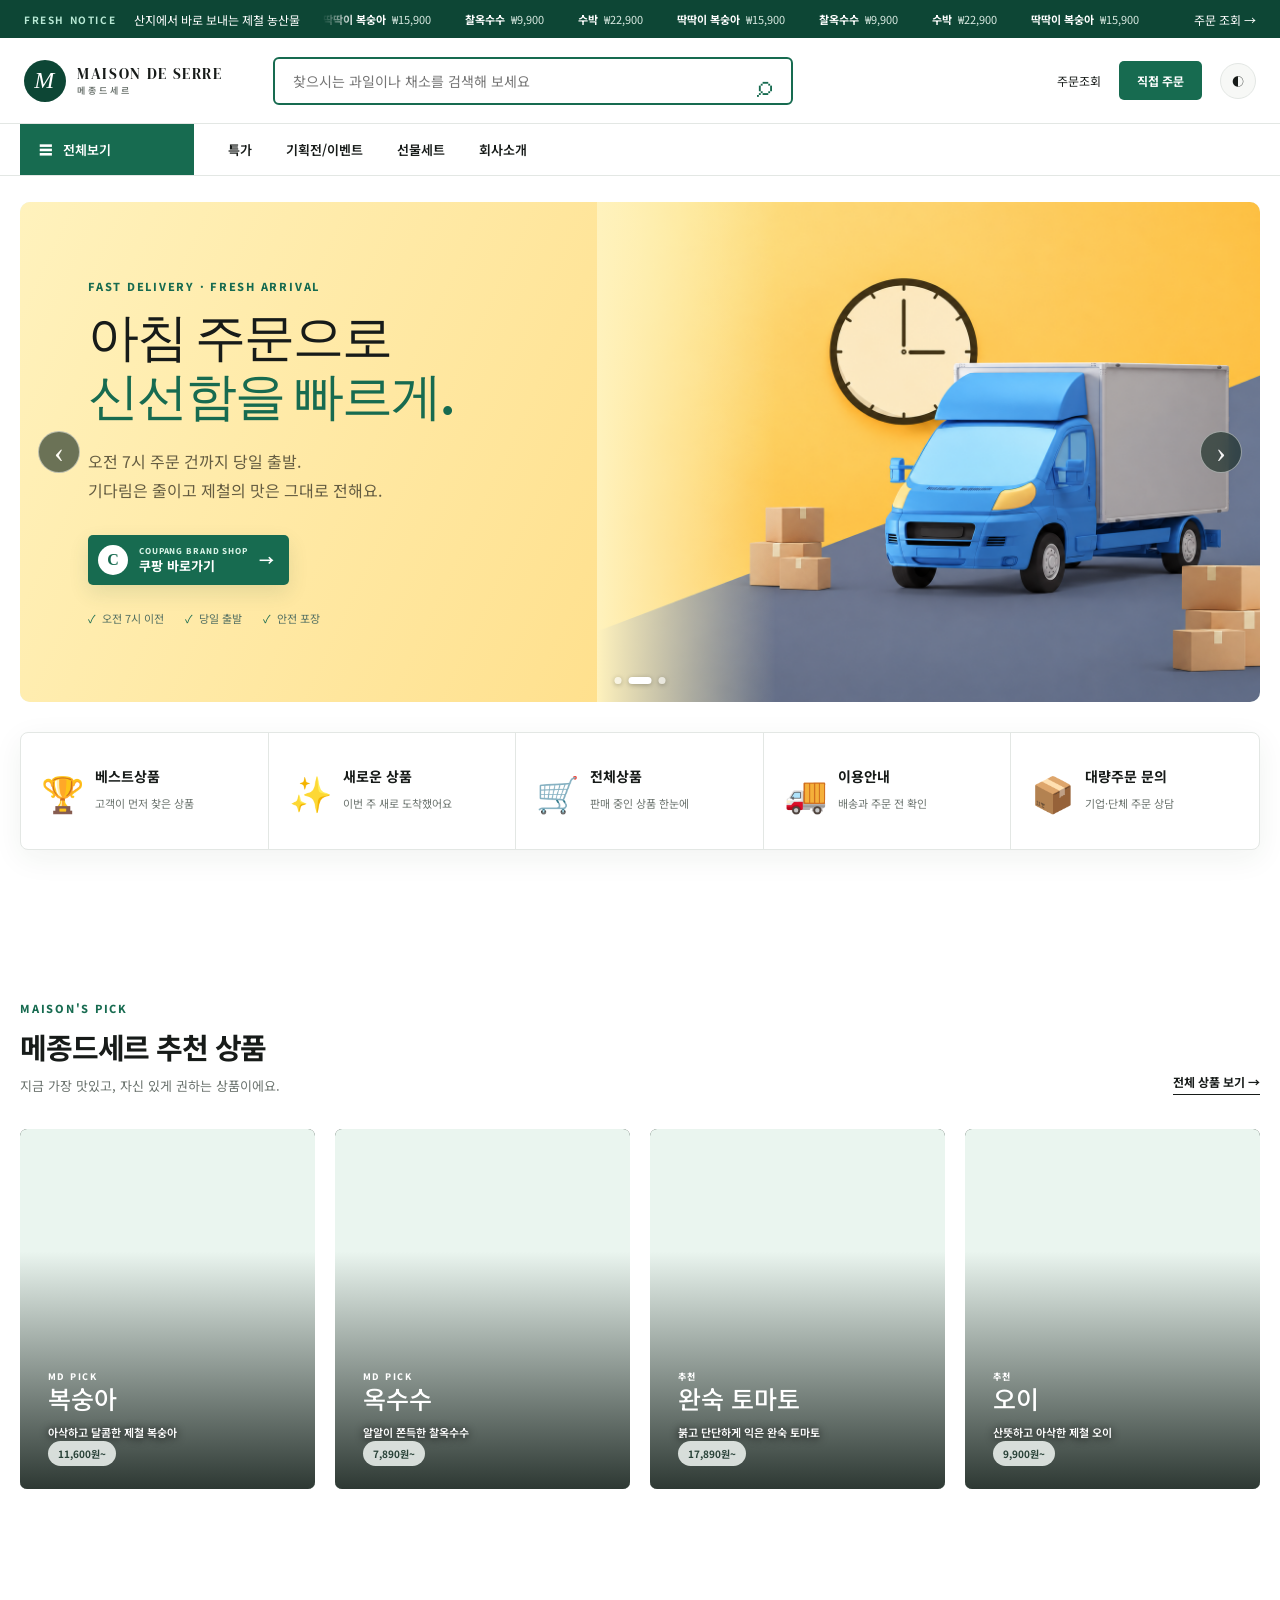
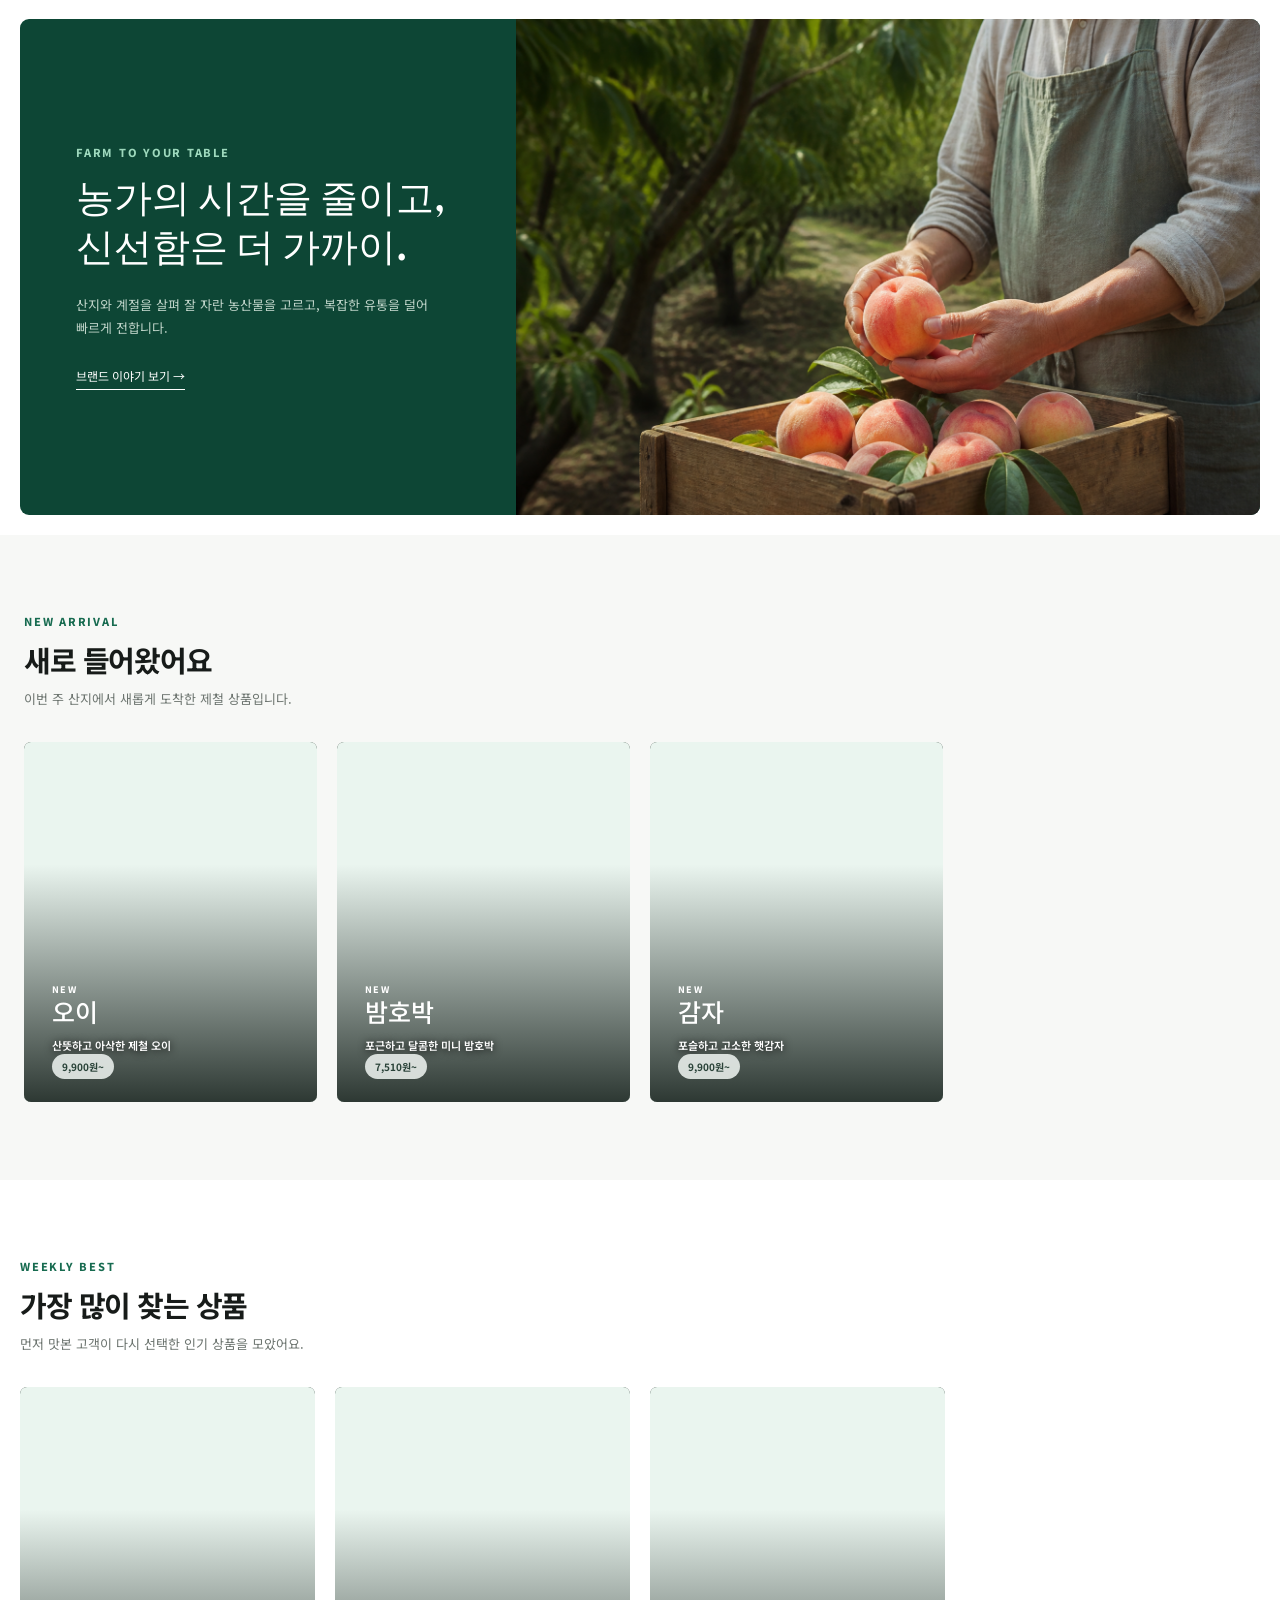
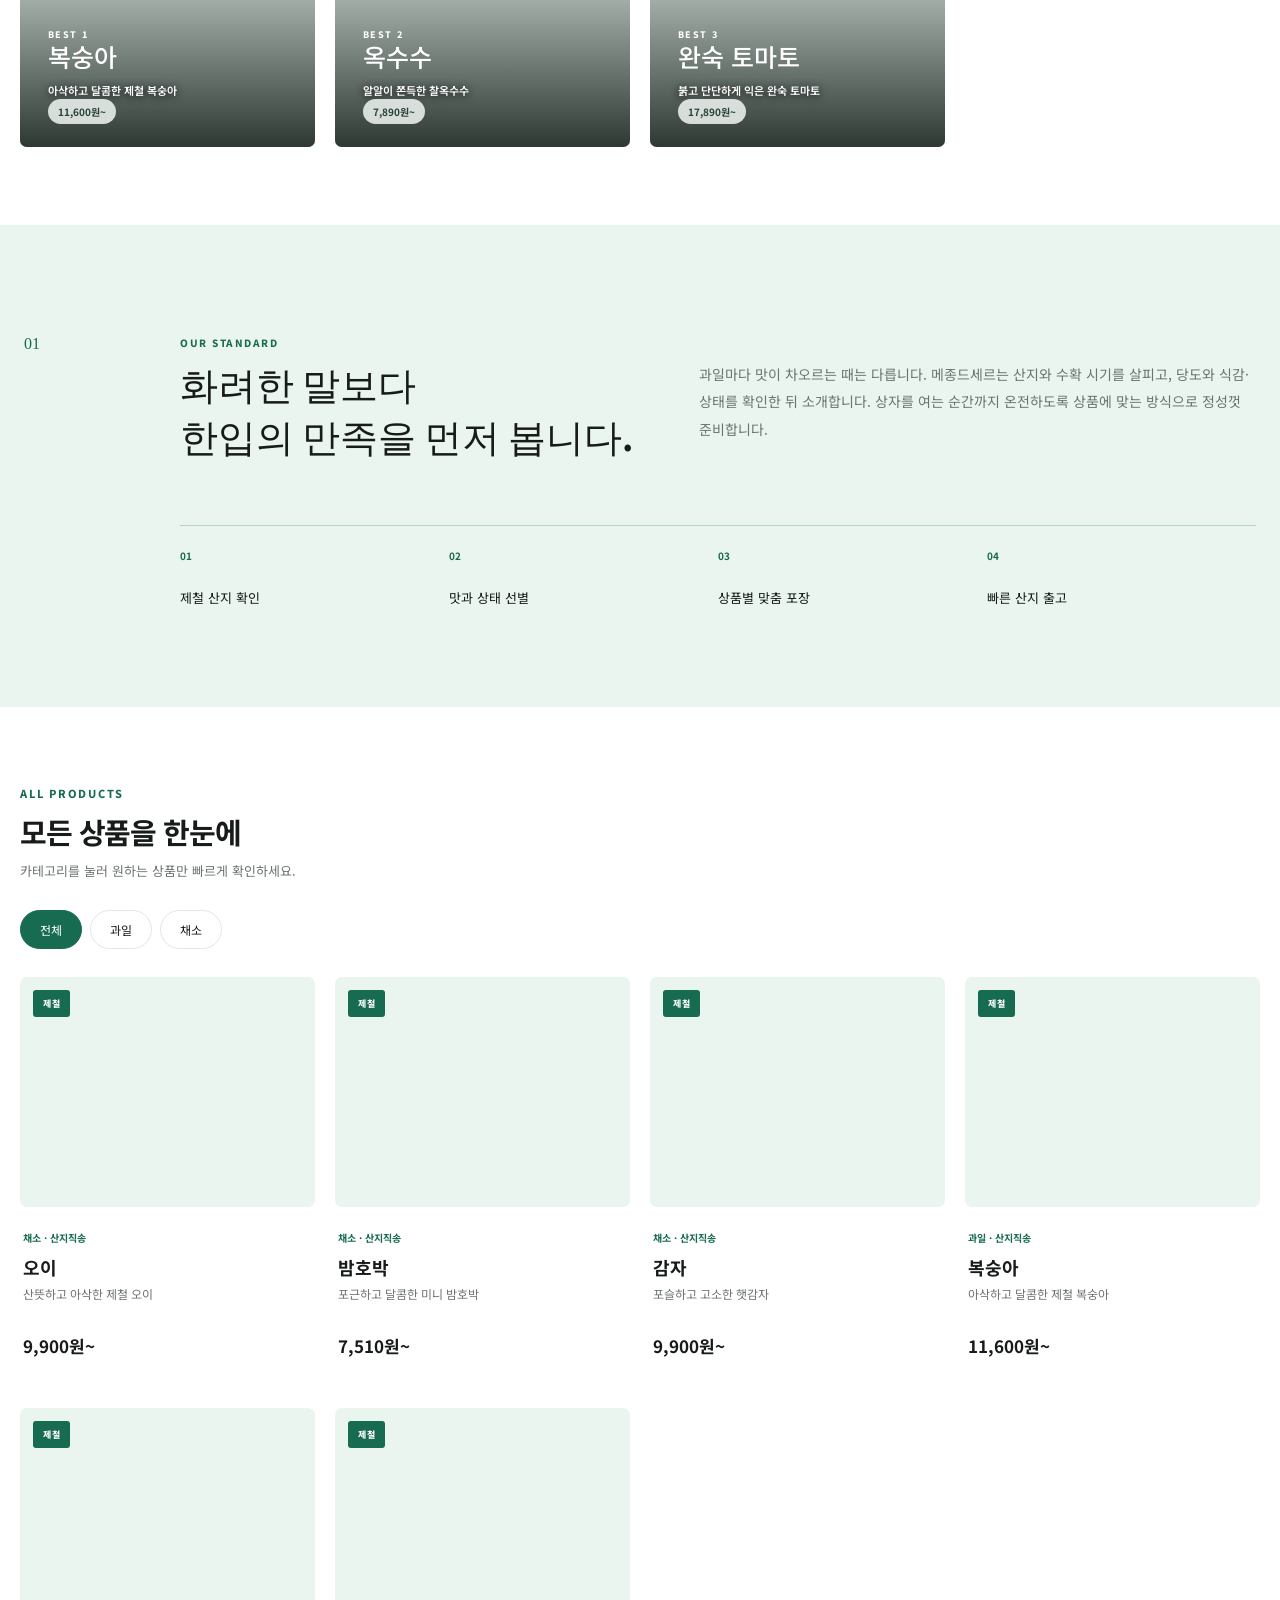
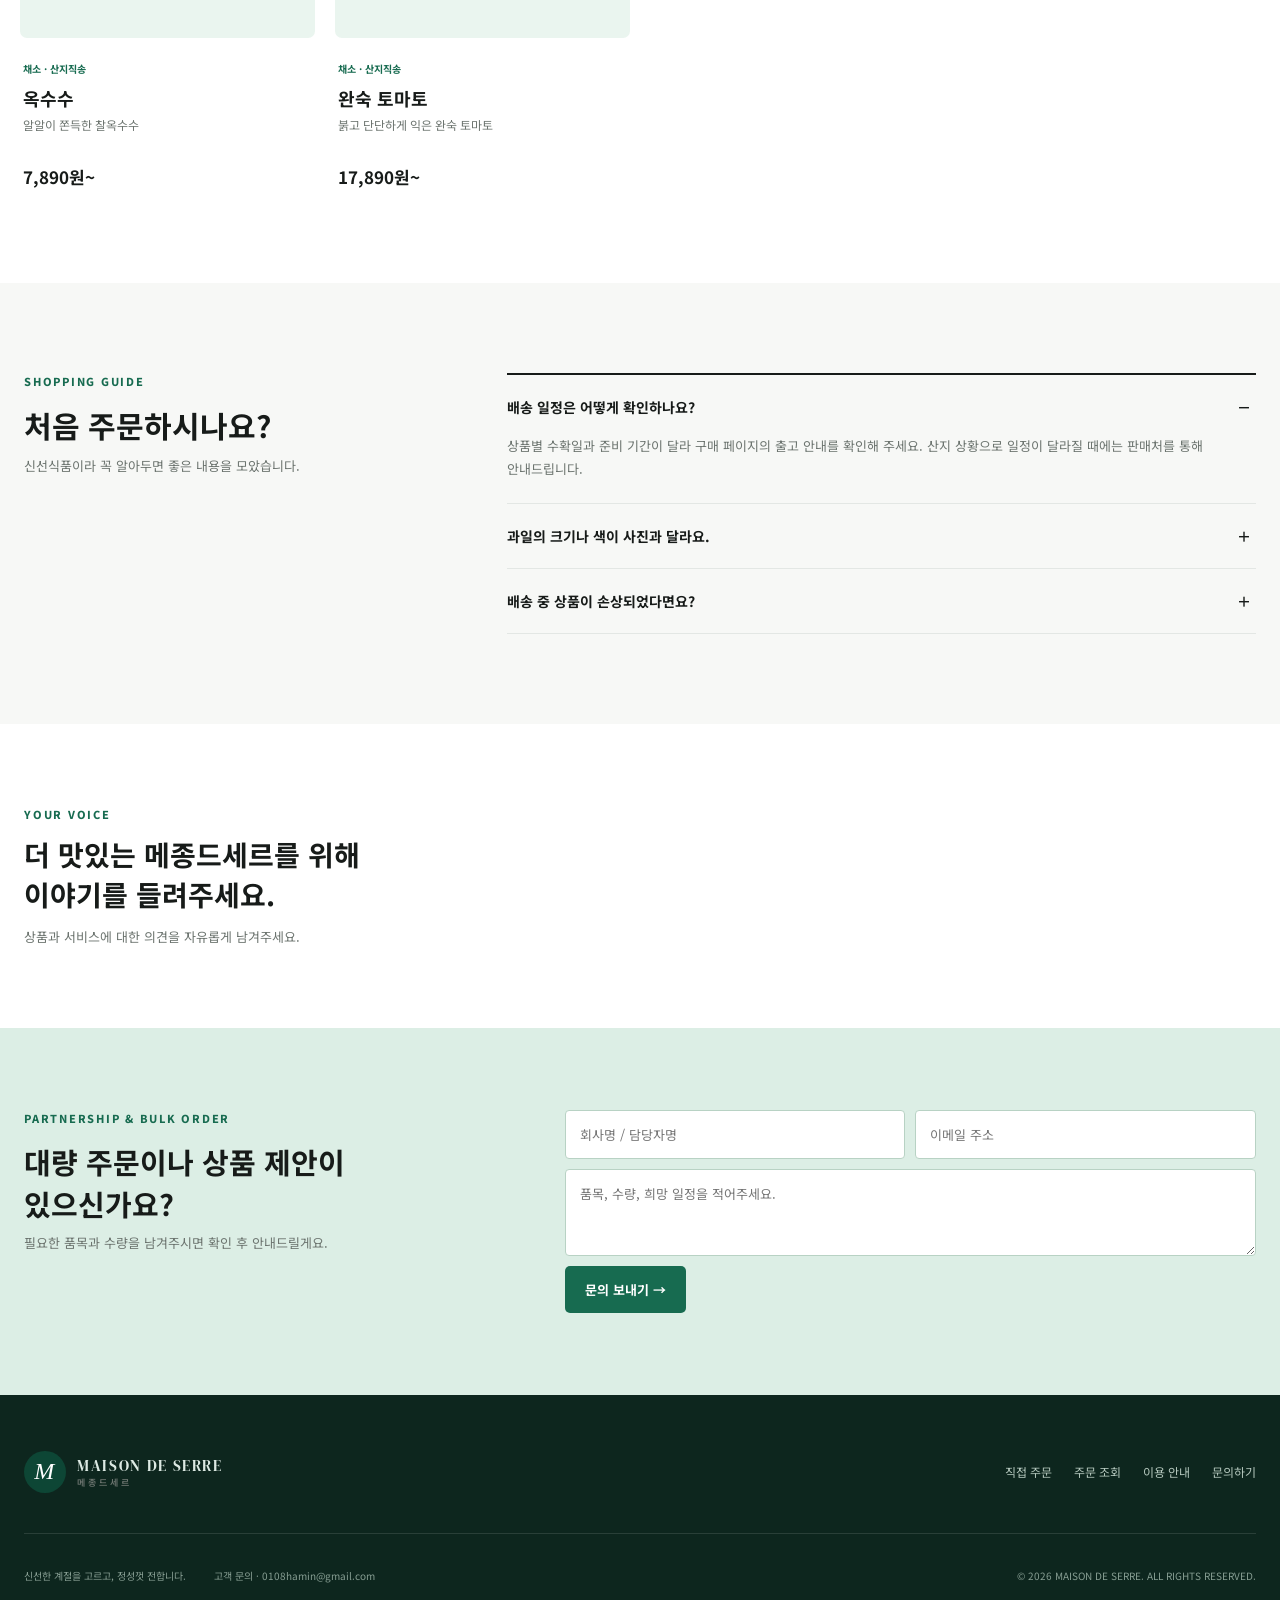
==== commit fd71317b: "feat: unify homepage hero carousel" ====
--- a/index.html
+++ b/index.html
@@ -31,17 +31,23 @@
   </header>
   <nav class="category-nav" aria-label="주요 메뉴"><div class="nav-inner"><a class="category-all" href="#all-products"><span>☰</span> 전체보기</a><a href="sale.html">특가</a><a href="events.html">기획전/이벤트</a><a href="gift.html">선물세트</a><a href="about.html">회사소개</a></div></nav>
   <main id="top">
-    <section class="market-hero">
-      <div class="hero-copy"><p class="hero-kicker">SEASON'S BEST · DIRECT FROM FARM</p><h1>잘 익은 계절을<br><em>가장 신선하게.</em></h1><p>지금 산지에서 맛이 오른 농산물만 골라<br>부담 없는 가격으로 식탁까지 전합니다.</p><div class="hero-actions"><a class="button primary coupang-cta" href="https://shop.coupang.com/A01623310" target="_blank" rel="noopener noreferrer" aria-label="메종드세르 쿠팡 브랜드숍에서 구매하기"><span class="coupang-icon" aria-hidden="true">C</span><span><small>COUPANG BRAND SHOP</small>쿠팡에서 바로 구매</span><b aria-hidden="true">→</b></a><a class="button ghost" href="order.html">바로 주문하기</a></div><ul class="hero-points"><li>산지직송</li><li>제철선별</li><li>꼼꼼포장</li></ul></div>
-      <div class="hero-visual"><img src="./assets/bichon-fruit-hero-v2.png" width="1537" height="1023" alt="제철 과일과 메종드세르 비숑 캐릭터" fetchpriority="high"><div class="hero-badge"><strong>오늘도</strong><span>신선하게 출발해요</span></div></div>
-    </section>
-    <section class="banner-carousel" aria-label="메종드세르 주요 안내 배너" aria-roledescription="carousel">
+    <section class="market-hero banner-carousel" aria-label="메종드세르 주요 안내 배너" aria-roledescription="carousel">
       <div class="banner-viewport"><div class="banner-track" id="bannerTrack">
-        <a class="banner-slide" href="order.html" aria-label="당일 주문과 당일 배송 안내"><img src="./assets/banner-same-day.png" width="1080" height="1080" alt="오전 7시 주문 건까지 당일 출발하는 당일 주문·배송 안내"></a>
-        <a class="banner-slide" href="gift.html" aria-label="명절 과일 선물세트 보기"><img src="./assets/banner-gift-set.png" width="1080" height="1080" alt="사과, 배, 샤인머스캣, 감으로 구성된 명절 과일 선물세트"></a>
+        <article class="banner-slide hero-slide hero-slide-main">
+          <div class="hero-copy"><p class="hero-kicker">SEASON'S BEST · DIRECT FROM FARM</p><h1>잘 익은 계절을<br><em>가장 신선하게.</em></h1><p>지금 산지에서 맛이 오른 농산물만 골라<br>부담 없는 가격으로 식탁까지 전합니다.</p><div class="hero-actions"><a class="button primary coupang-cta" href="https://shop.coupang.com/A01623310" target="_blank" rel="noopener noreferrer" aria-label="메종드세르 쿠팡 브랜드숍에서 구매하기"><span class="coupang-icon" aria-hidden="true">C</span><span><small>COUPANG BRAND SHOP</small>쿠팡에서 바로 구매</span><b aria-hidden="true">→</b></a><a class="button ghost" href="order.html">바로 주문하기</a></div><ul class="hero-points"><li>산지직송</li><li>제철선별</li><li>꼼꼼포장</li></ul></div>
+          <div class="hero-visual"><img src="./assets/bichon-fruit-hero-v2.png" width="1537" height="1023" alt="제철 과일과 메종드세르 비숑 캐릭터" fetchpriority="high"><div class="hero-badge"><strong>오늘도</strong><span>신선하게 출발해요</span></div></div>
+        </article>
+        <article class="banner-slide hero-slide hero-slide-delivery">
+          <div class="hero-copy"><p class="hero-kicker">FAST DELIVERY · FRESH ARRIVAL</p><h2>아침 주문으로<br><em>신선함을 빠르게.</em></h2><p>오전 7시 주문 건까지 당일 출발.<br>기다림은 줄이고 제철의 맛은 그대로 전해요.</p><div class="hero-actions"><a class="button primary coupang-cta" href="https://shop.coupang.com/A01623310" target="_blank" rel="noopener noreferrer" aria-label="메종드세르 쿠팡 브랜드숍 바로가기"><span class="coupang-icon" aria-hidden="true">C</span><span><small>COUPANG BRAND SHOP</small>쿠팡 바로가기</span><b aria-hidden="true">→</b></a></div><ul class="hero-points"><li>오전 7시 이전</li><li>당일 출발</li><li>안전 포장</li></ul></div>
+          <div class="hero-visual"><img src="./assets/banner-same-day-hero.png" width="1536" height="1024" alt="시계와 파란 배송 차량, 포장 상자" loading="lazy"></div>
+        </article>
+        <article class="banner-slide hero-slide hero-slide-gift">
+          <div class="hero-copy"><p class="hero-kicker">CHUSEOK GIFT COLLECTION</p><h2>마음을 담은<br><em>한가위 선물.</em></h2><p>받는 분의 취향과 마음에 맞춰<br>정성스럽게 고른 제철 과일 선물세트입니다.</p><div class="hero-actions"><a class="button primary" href="events.html">한가위 이벤트 특가 보기 <b aria-hidden="true">→</b></a><a class="button ghost" href="gift.html">선물세트 전체보기</a></div><ul class="hero-points"><li>명절 특가</li><li>선물 포장</li><li>엄선 과일</li></ul></div>
+          <div class="hero-visual"><img src="./assets/banner-gift-set-hero.png" width="1536" height="1024" alt="사과, 배, 샤인머스캣, 감으로 구성한 한가위 과일 선물세트" loading="lazy"></div>
+        </article>
       </div></div>
       <button class="banner-arrow banner-prev" type="button" aria-label="이전 배너">‹</button><button class="banner-arrow banner-next" type="button" aria-label="다음 배너">›</button>
-      <div class="banner-dots" aria-label="배너 선택"><button class="active" type="button" aria-label="첫 번째 배너 보기" aria-current="true"></button><button type="button" aria-label="두 번째 배너 보기"></button></div>
+      <div class="banner-dots" aria-label="배너 선택"><button class="active" type="button" aria-label="첫 번째 배너 보기" aria-current="true"></button><button type="button" aria-label="두 번째 배너 보기"></button><button type="button" aria-label="세 번째 배너 보기"></button></div>
     </section>
     <section class="quick-categories" aria-label="홈페이지 바로가기"><a href="#best-products"><span>🏆</span><b>베스트상품</b><small>고객이 먼저 찾은 상품</small></a><a href="#new-products"><span>✨</span><b>새로운 상품</b><small>이번 주 새로 도착했어요</small></a><a href="#all-products"><span>🛒</span><b>전체상품</b><small>판매 중인 상품 한눈에</small></a><a href="#guide"><span>🚚</span><b>이용안내</b><small>배송과 주문 전 확인</small></a><a href="#contact"><span>📦</span><b>대량주문 문의</b><small>기업·단체 주문 상담</small></a></section>
     <section class="products-section" id="recommended"><div class="section-head"><div><p>MAISON'S PICK</p><h2>메종드세르 추천 상품</h2><span>지금 가장 맛있고, 자신 있게 권하는 상품이에요.</span></div><a href="#all-products">전체 상품 보기 →</a></div><div class="product-grid" id="recommendedGrid"></div></section>
--- a/assets/site.css
+++ b/assets/site.css
@@ -35,6 +35,50 @@
 .coupang-cta{gap:11px;padding:10px 15px 10px 10px;box-shadow:0 8px 20px #245e421f;transition:transform .2s,box-shadow .2s}.coupang-cta:hover{transform:translateY(-2px);box-shadow:0 11px 24px #245e4230}.coupang-cta>span:nth-child(2){display:flex;flex-direction:column;align-items:flex-start;line-height:1.25}.coupang-cta small{margin-bottom:2px;color:#d8f3e6;font-size:8px;font-weight:800;letter-spacing:.11em}.coupang-cta b{font-size:15px}.coupang-icon{width:30px;height:30px;display:grid;place-items:center;flex:none;border-radius:50%;background:#fff;color:var(--blue);font:700 16px Georgia}.placeholder-main{min-height:calc(100vh - 180px);padding:110px 24px;background:linear-gradient(145deg,var(--soft),var(--paper))}.placeholder-card{max-width:760px;margin:auto;padding:70px;border:1px solid var(--line);border-radius:10px;background:var(--paper);box-shadow:var(--shadow);text-align:center}.placeholder-card .eyebrow{margin:0 0 14px}.placeholder-card h1{margin:0;font:44px/1.2 "DM Serif Display","Noto Serif KR",serif}.placeholder-card>p{margin:20px auto 30px;max-width:510px;color:var(--muted);font-size:14px;line-height:1.8}.placeholder-actions{display:flex;justify-content:center;gap:10px}
 @media(max-width:600px){.coupang-cta{padding:10px 16px}.placeholder-main{padding:55px 16px}.placeholder-card{padding:50px 22px}.placeholder-card h1{font-size:34px}.placeholder-actions{flex-direction:column}}
 
+/* Unified rotating homepage hero */
+.market-hero.banner-carousel{display:block;min-height:500px;margin:26px auto 0;background:var(--mint);box-shadow:none}
+.market-hero .banner-viewport,.market-hero .banner-track{height:500px}
+.market-hero .hero-slide{height:500px;display:grid;grid-template-columns:1fr 1.15fr;overflow:hidden;background:linear-gradient(120deg,#e4f3eb,#f8ede2)}
+.market-hero .hero-copy{align-self:stretch;display:flex;flex-direction:column;justify-content:center}
+.market-hero .hero-copy h2{margin:0;font:400 clamp(42px,4vw,62px)/1.14 "DM Serif Display","Noto Serif KR",serif;letter-spacing:-.04em}
+.market-hero .hero-copy h2 em{color:var(--blue);font-style:normal}
+.market-hero .hero-slide-delivery{background:linear-gradient(115deg,#fff2bd,#ffd267)}
+.market-hero .hero-slide-delivery .hero-copy>p:not(.hero-kicker){color:#655d42}
+.market-hero .hero-slide-delivery .hero-visual::after{background:linear-gradient(90deg,#fff2bd 0,transparent 27%)}
+.market-hero .hero-slide-gift{background:linear-gradient(115deg,#fff4e9,#f6cfaa)}
+.market-hero .hero-slide-gift .hero-copy>p:not(.hero-kicker){color:#725d4c}
+.market-hero .hero-slide-gift .hero-visual::after{background:linear-gradient(90deg,#fff4e9 0,transparent 27%)}
+.market-hero .hero-slide-delivery .hero-visual img,.market-hero .hero-slide-gift .hero-visual img{mix-blend-mode:normal;object-position:center}
+.market-hero .banner-arrow{opacity:.88;transition:opacity .2s,background .2s}
+.market-hero .banner-arrow:hover{opacity:1}
+.market-hero .banner-dots{bottom:18px}
+
+@media(max-width:900px){
+  .market-hero.banner-carousel{margin:16px;min-height:420px}
+  .market-hero .banner-viewport,.market-hero .banner-track,.market-hero .hero-slide{height:420px}
+  .market-hero .hero-slide{grid-template-columns:1fr 1fr}
+  .market-hero .hero-copy{padding:38px 26px 45px}
+  .market-hero .hero-visual{height:auto}
+}
+@media(max-width:600px){
+  .market-hero.banner-carousel{margin:12px 12px 0;min-height:330px}
+  .market-hero .banner-viewport,.market-hero .banner-track,.market-hero .hero-slide{height:330px}
+  .market-hero .hero-slide{grid-template-columns:58% 42%;aspect-ratio:auto}
+  .market-hero .hero-slide .hero-copy{padding:29px 7px 34px 20px}
+  .market-hero .hero-copy h2{font-size:32px;line-height:1.13}
+  .market-hero .hero-copy>p:not(.hero-kicker){margin-top:13px;font-size:10px;line-height:1.65}
+  .market-hero .hero-actions{flex-direction:column;margin-top:17px}
+  .market-hero .hero-actions .button{width:100%;padding:9px 10px;gap:8px;font-size:10px}
+  .market-hero .hero-slide-gift .hero-actions .ghost{display:none}
+  .market-hero .hero-points{gap:6px;margin-top:12px;font-size:7px}
+  .market-hero .hero-slide-delivery .hero-visual img{object-position:57% center}
+  .market-hero .hero-slide-gift .hero-visual img{object-position:62% center}
+  .market-hero .hero-slide-delivery .hero-visual::after{background:linear-gradient(90deg,#fff2bd 0,transparent 35%)}
+  .market-hero .hero-slide-gift .hero-visual::after{background:linear-gradient(90deg,#fff4e9 0,transparent 35%)}
+  .market-hero .banner-arrow{display:none}
+  .market-hero .banner-dots{bottom:10px}
+}
+
 /* Mobile storefront upgrade */
 .mobile-dock{display:none}
 @media(max-width:600px){
